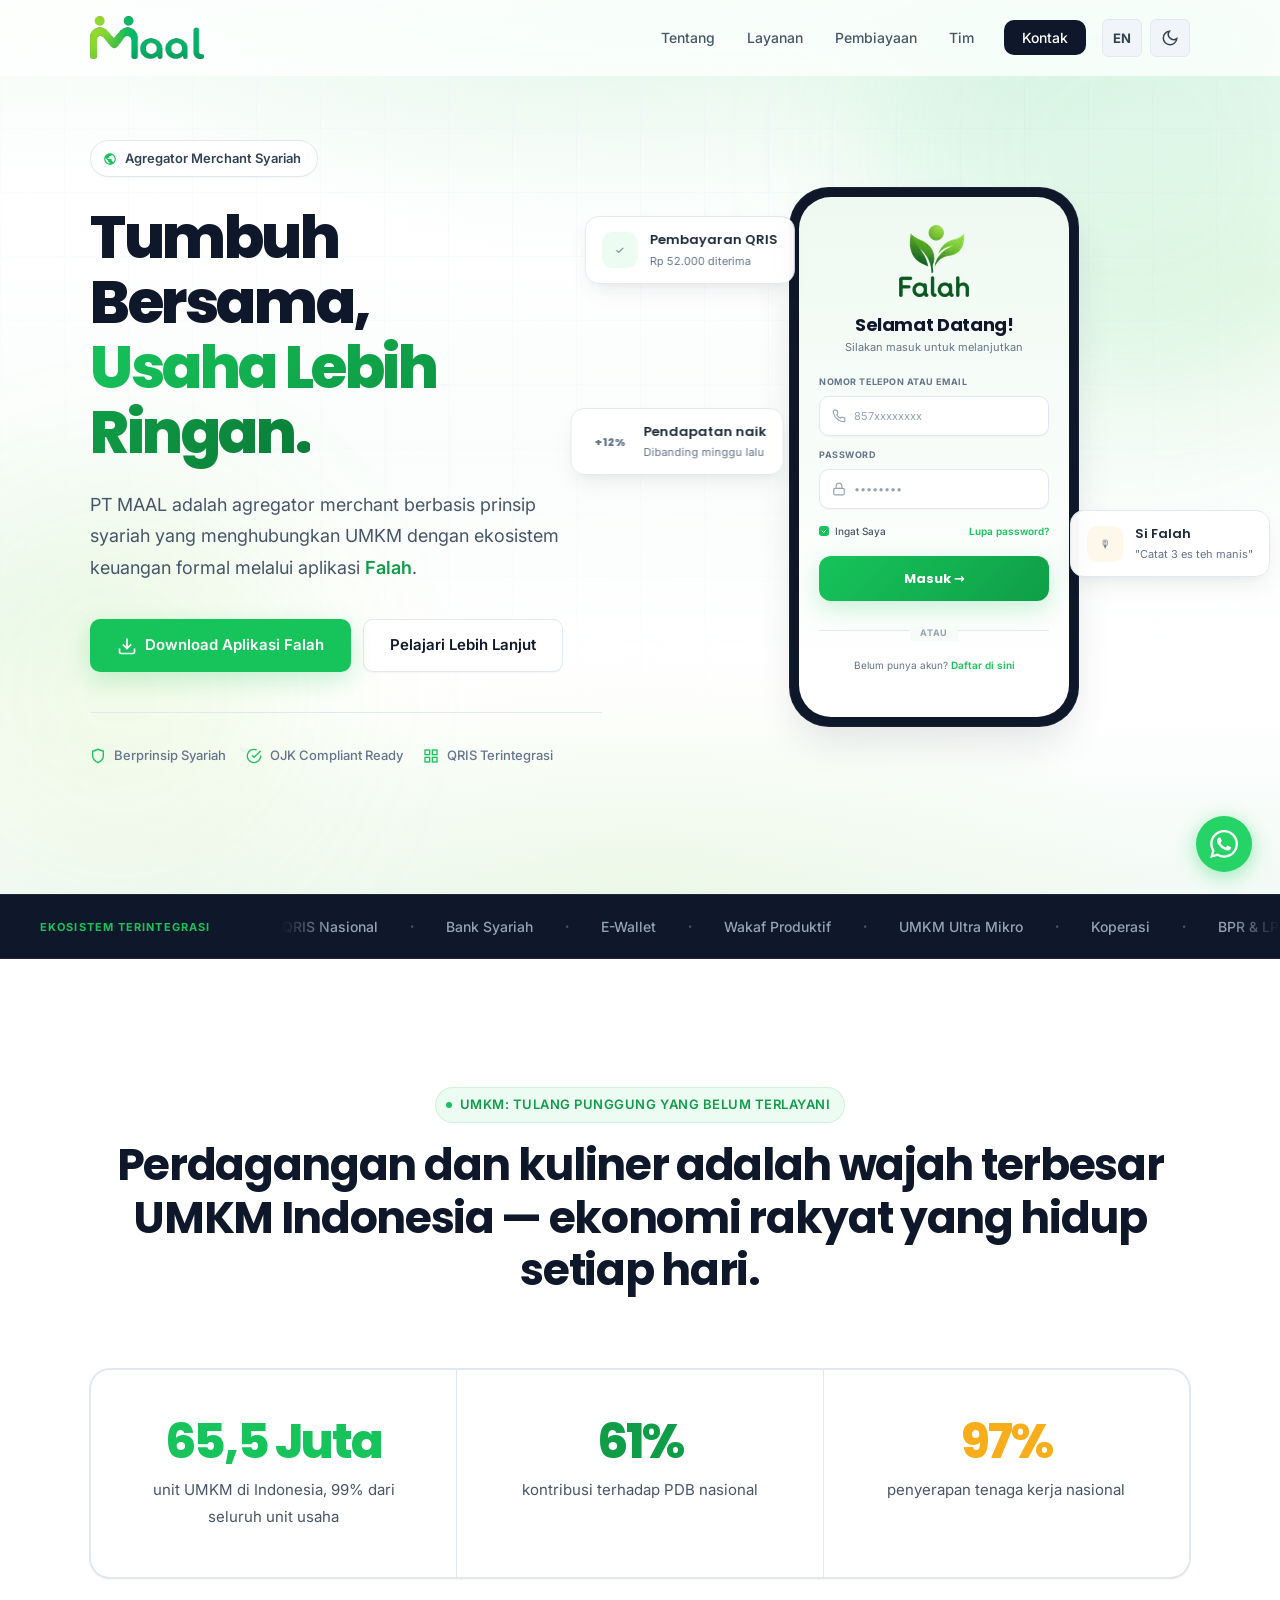
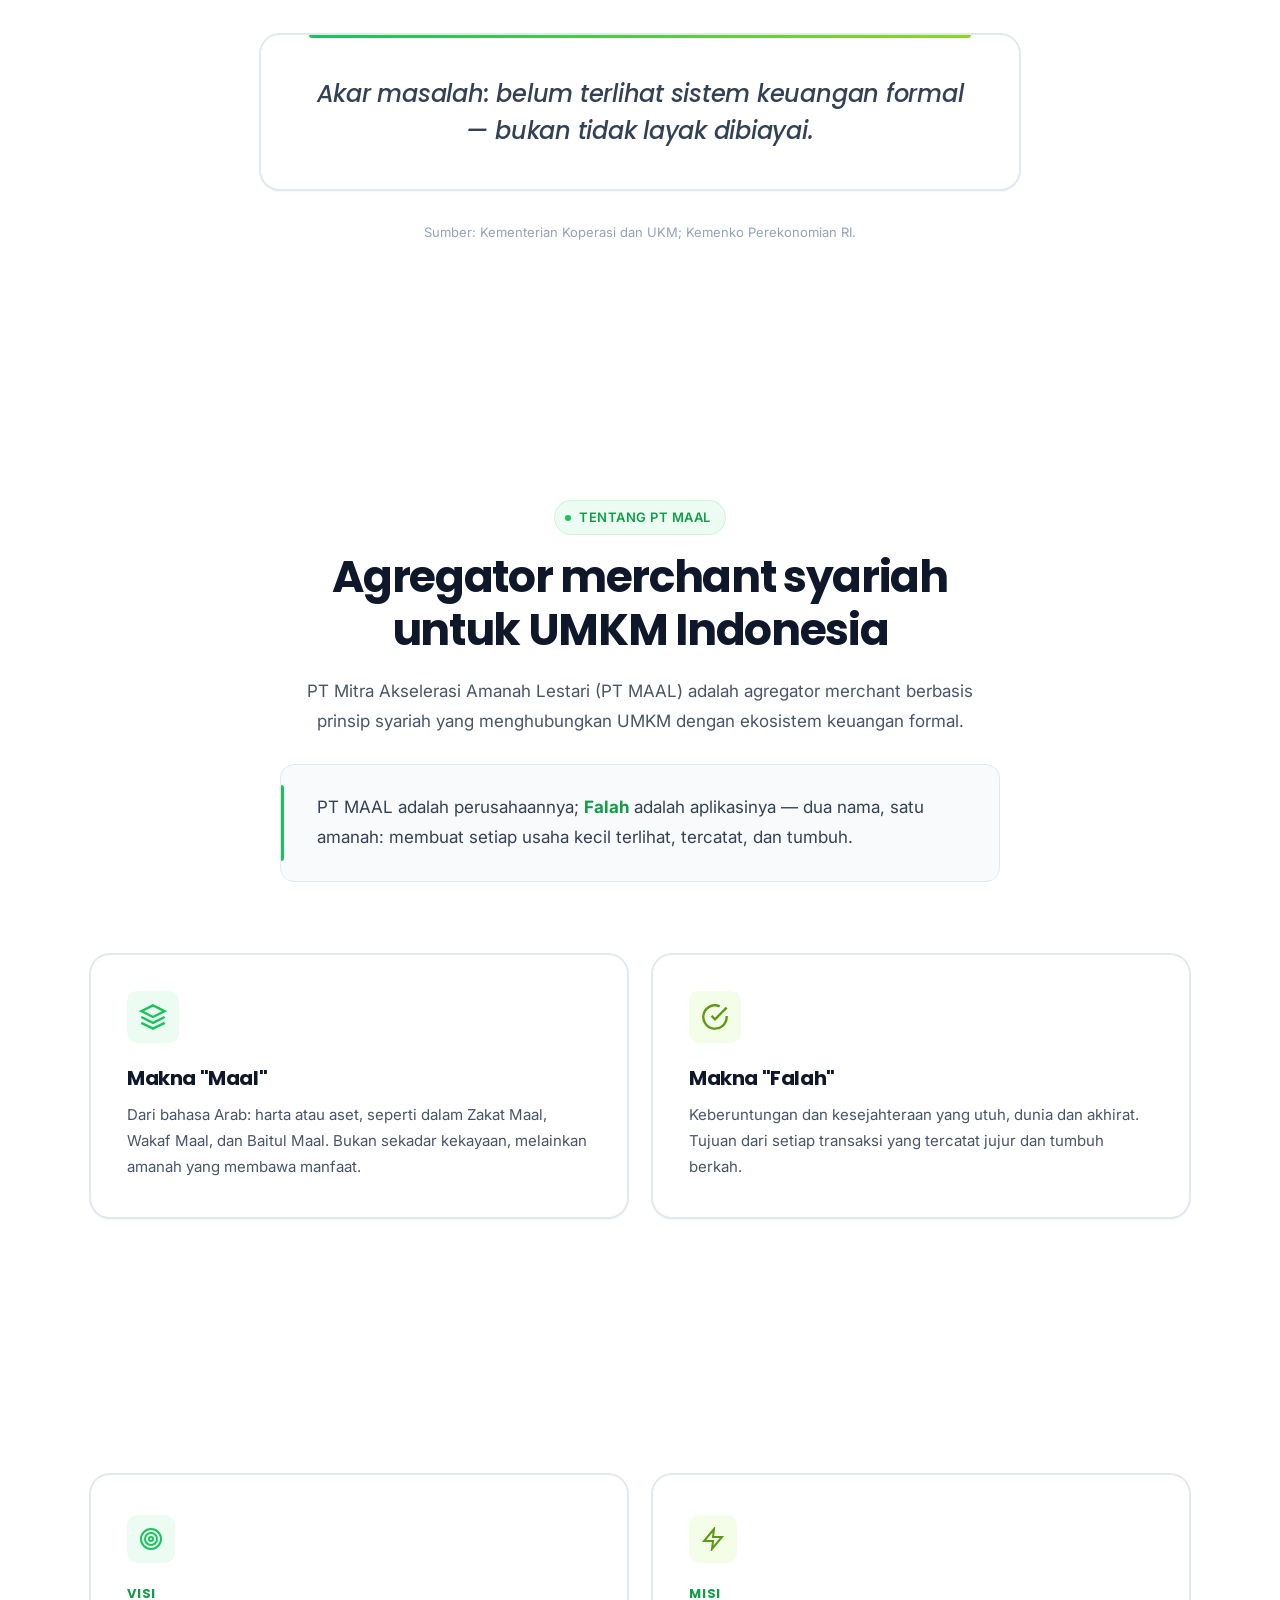
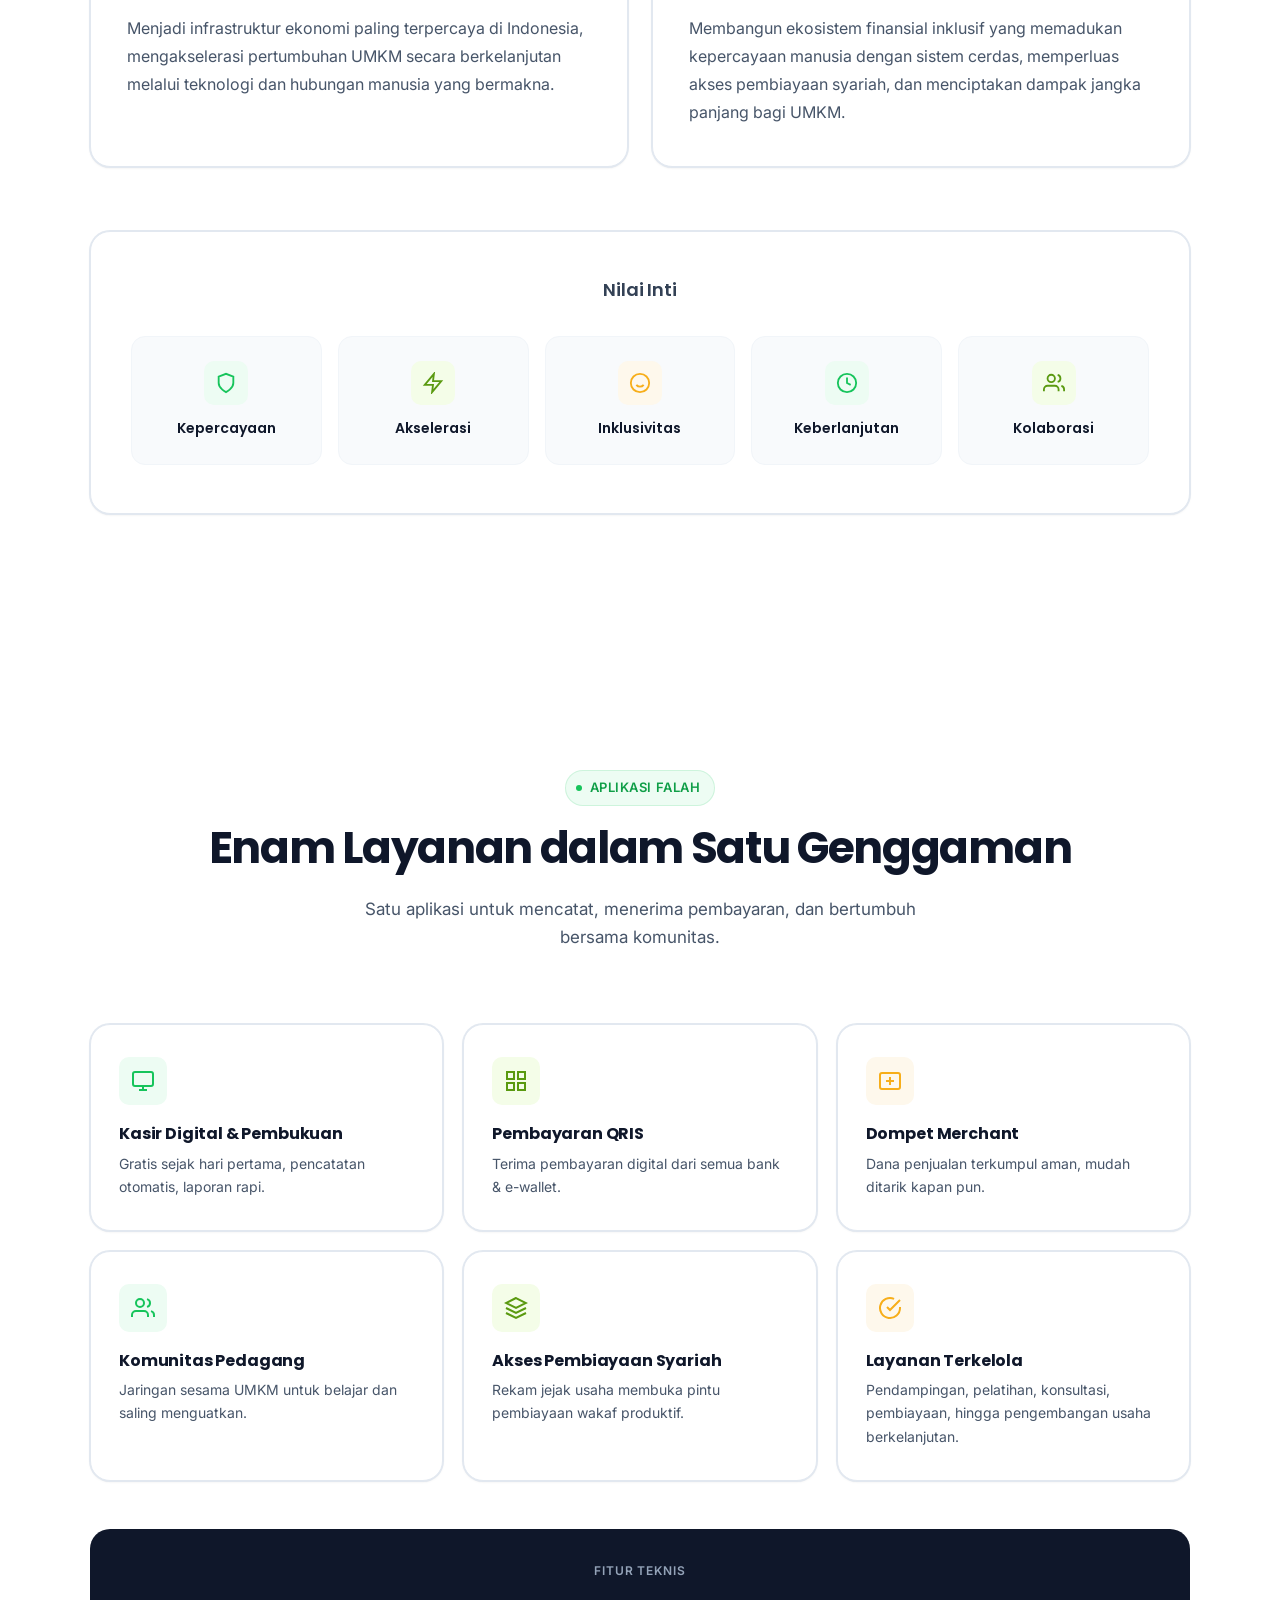
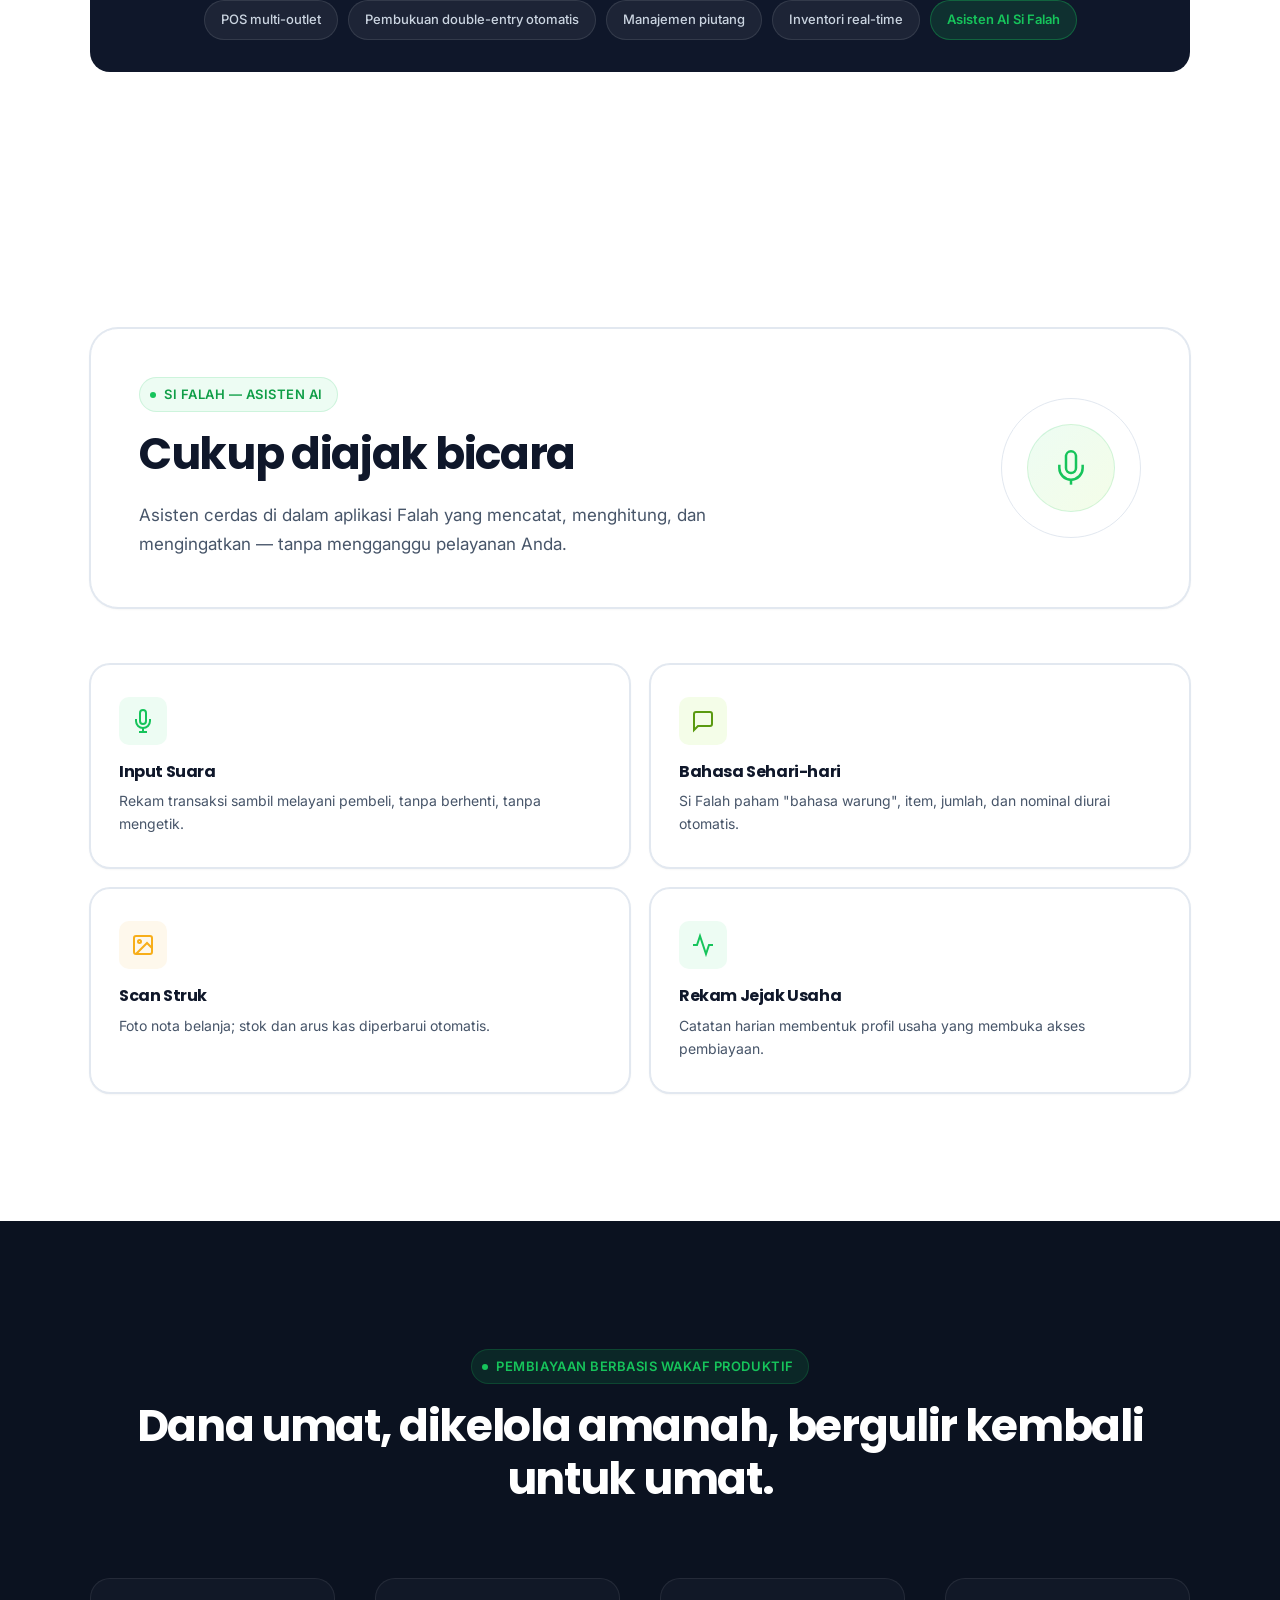
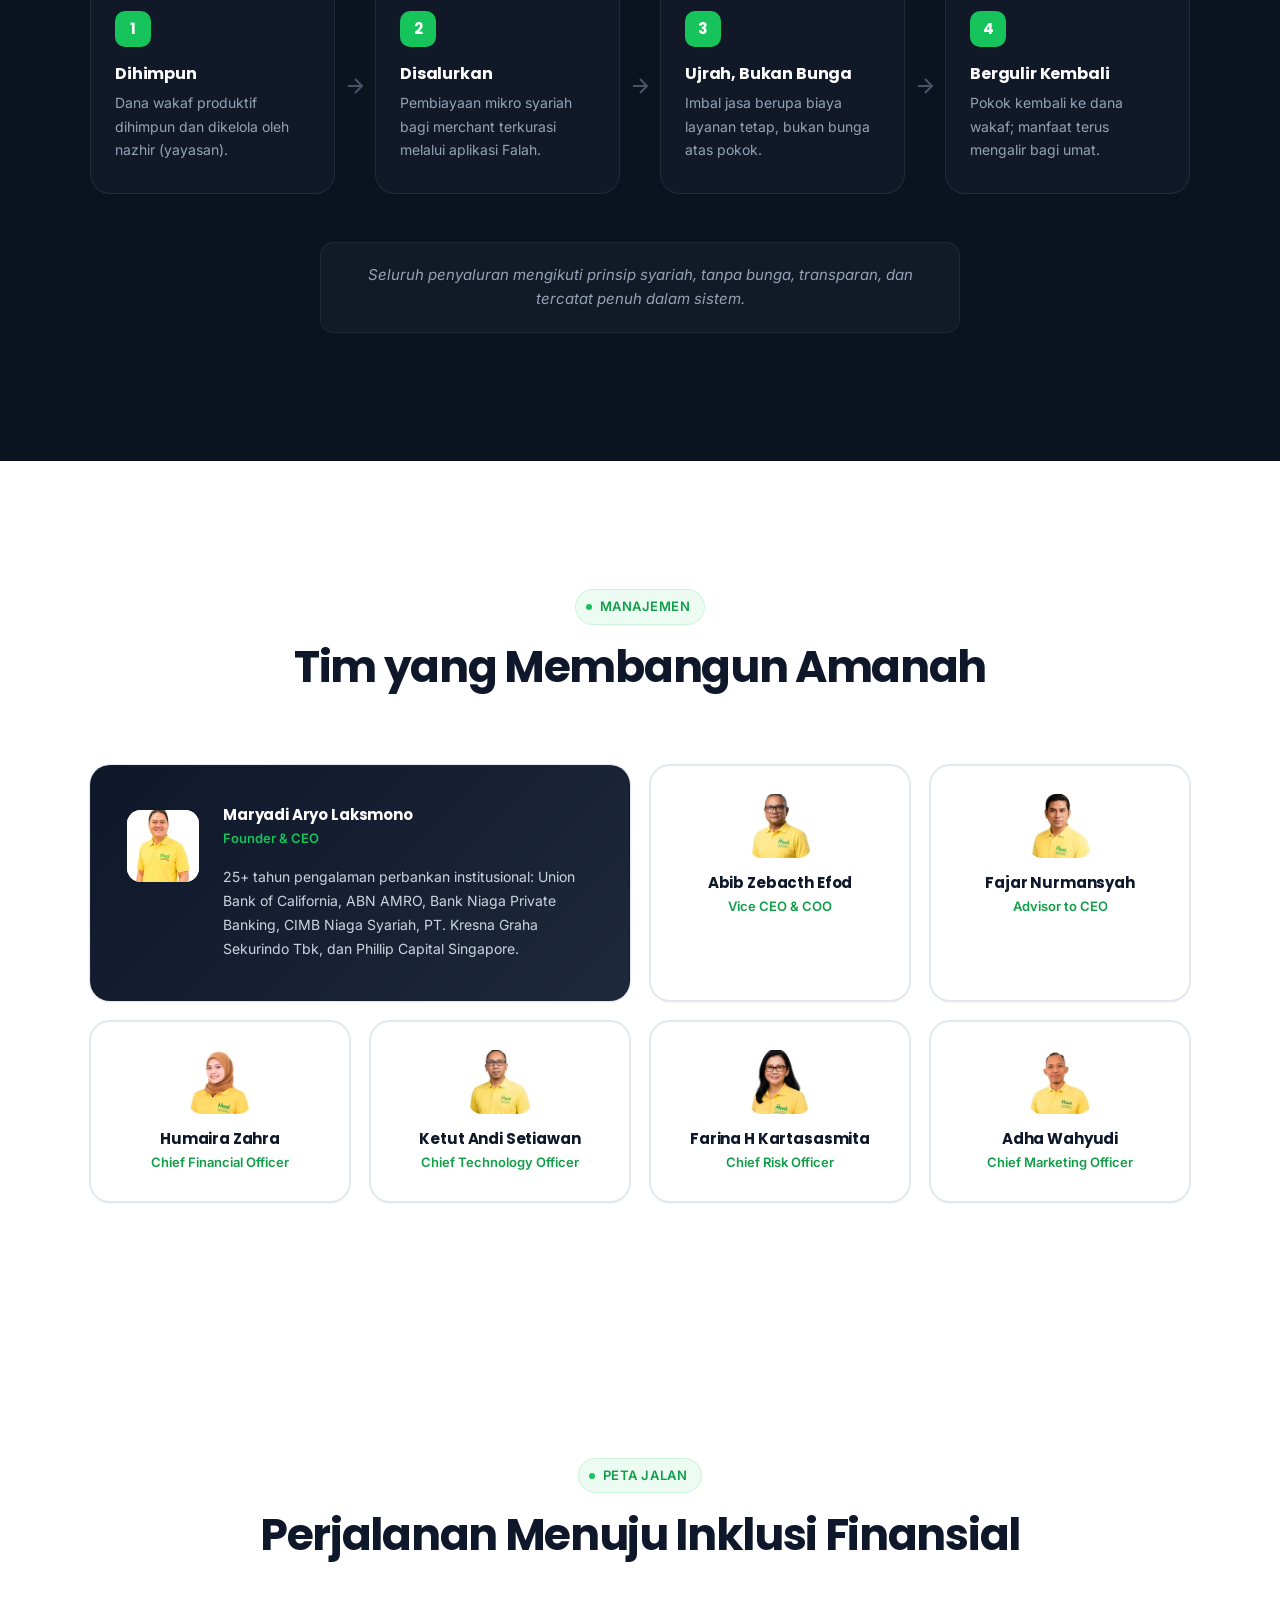
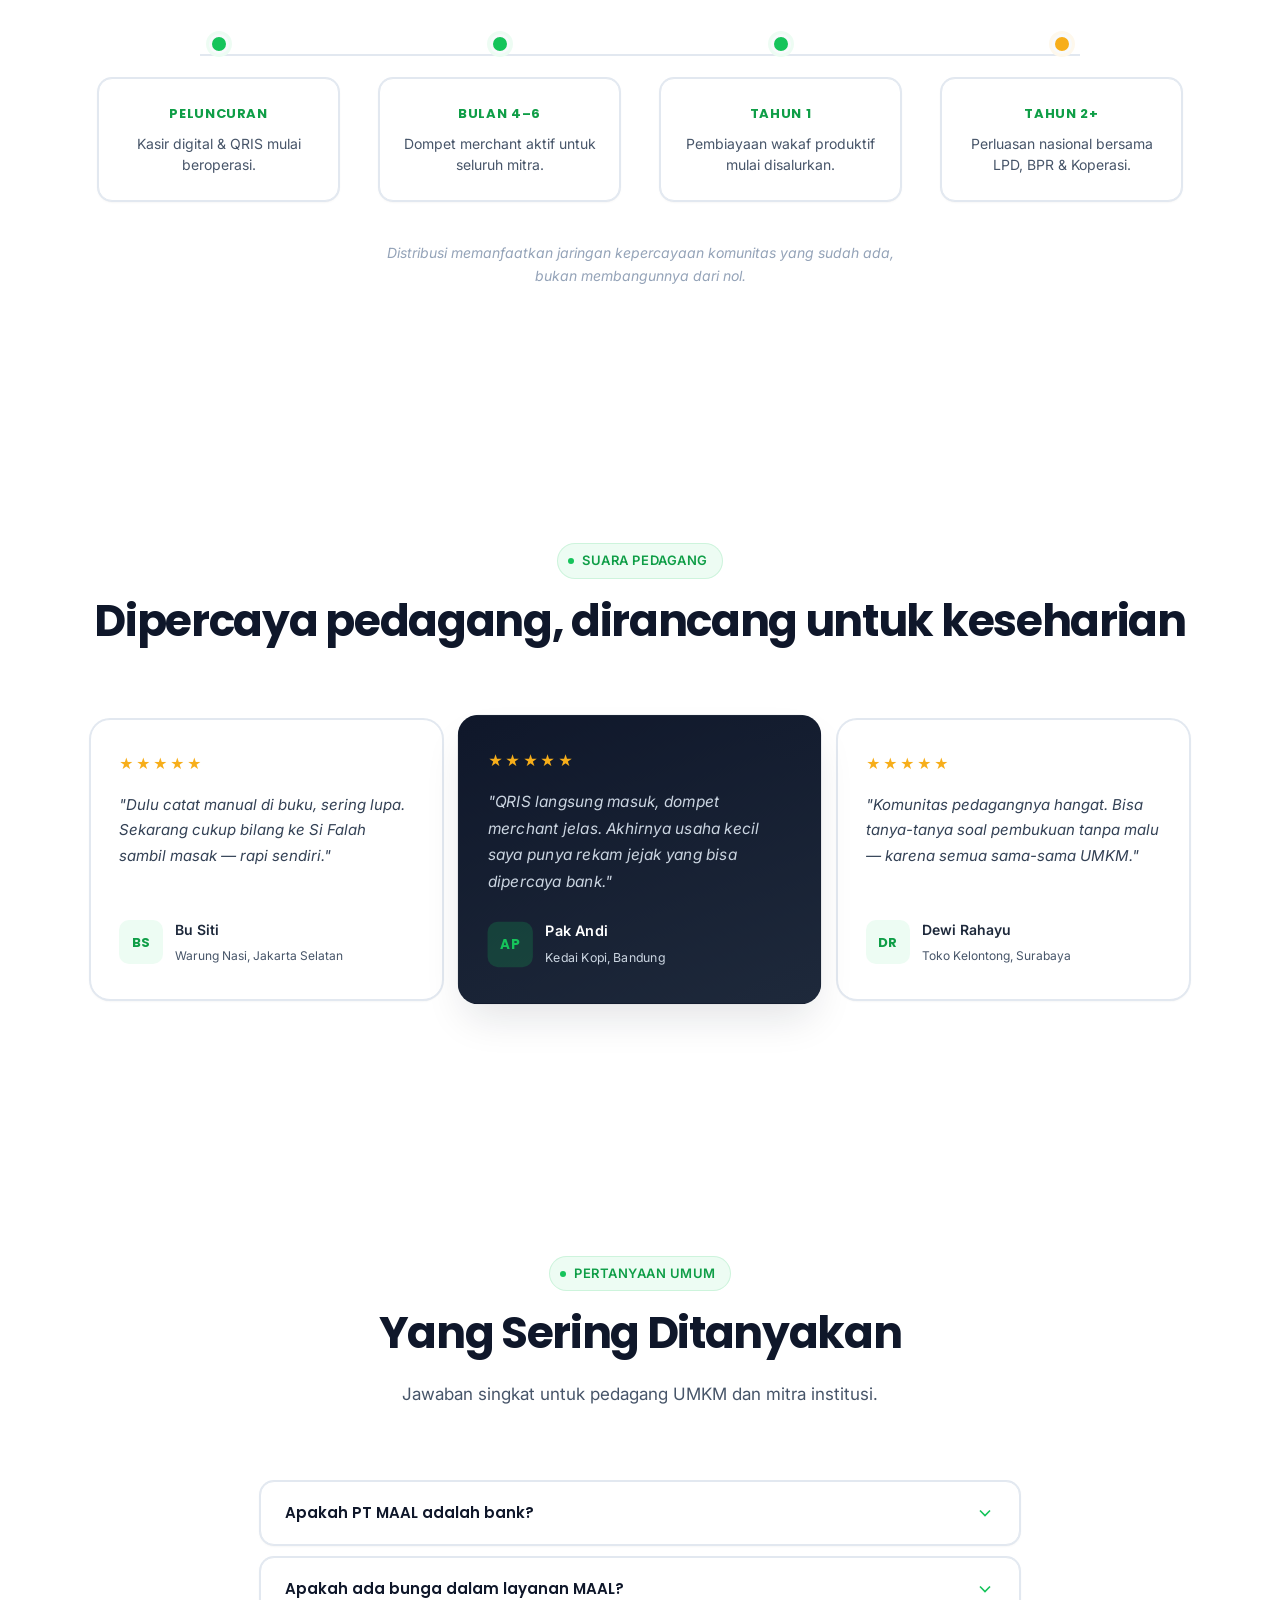
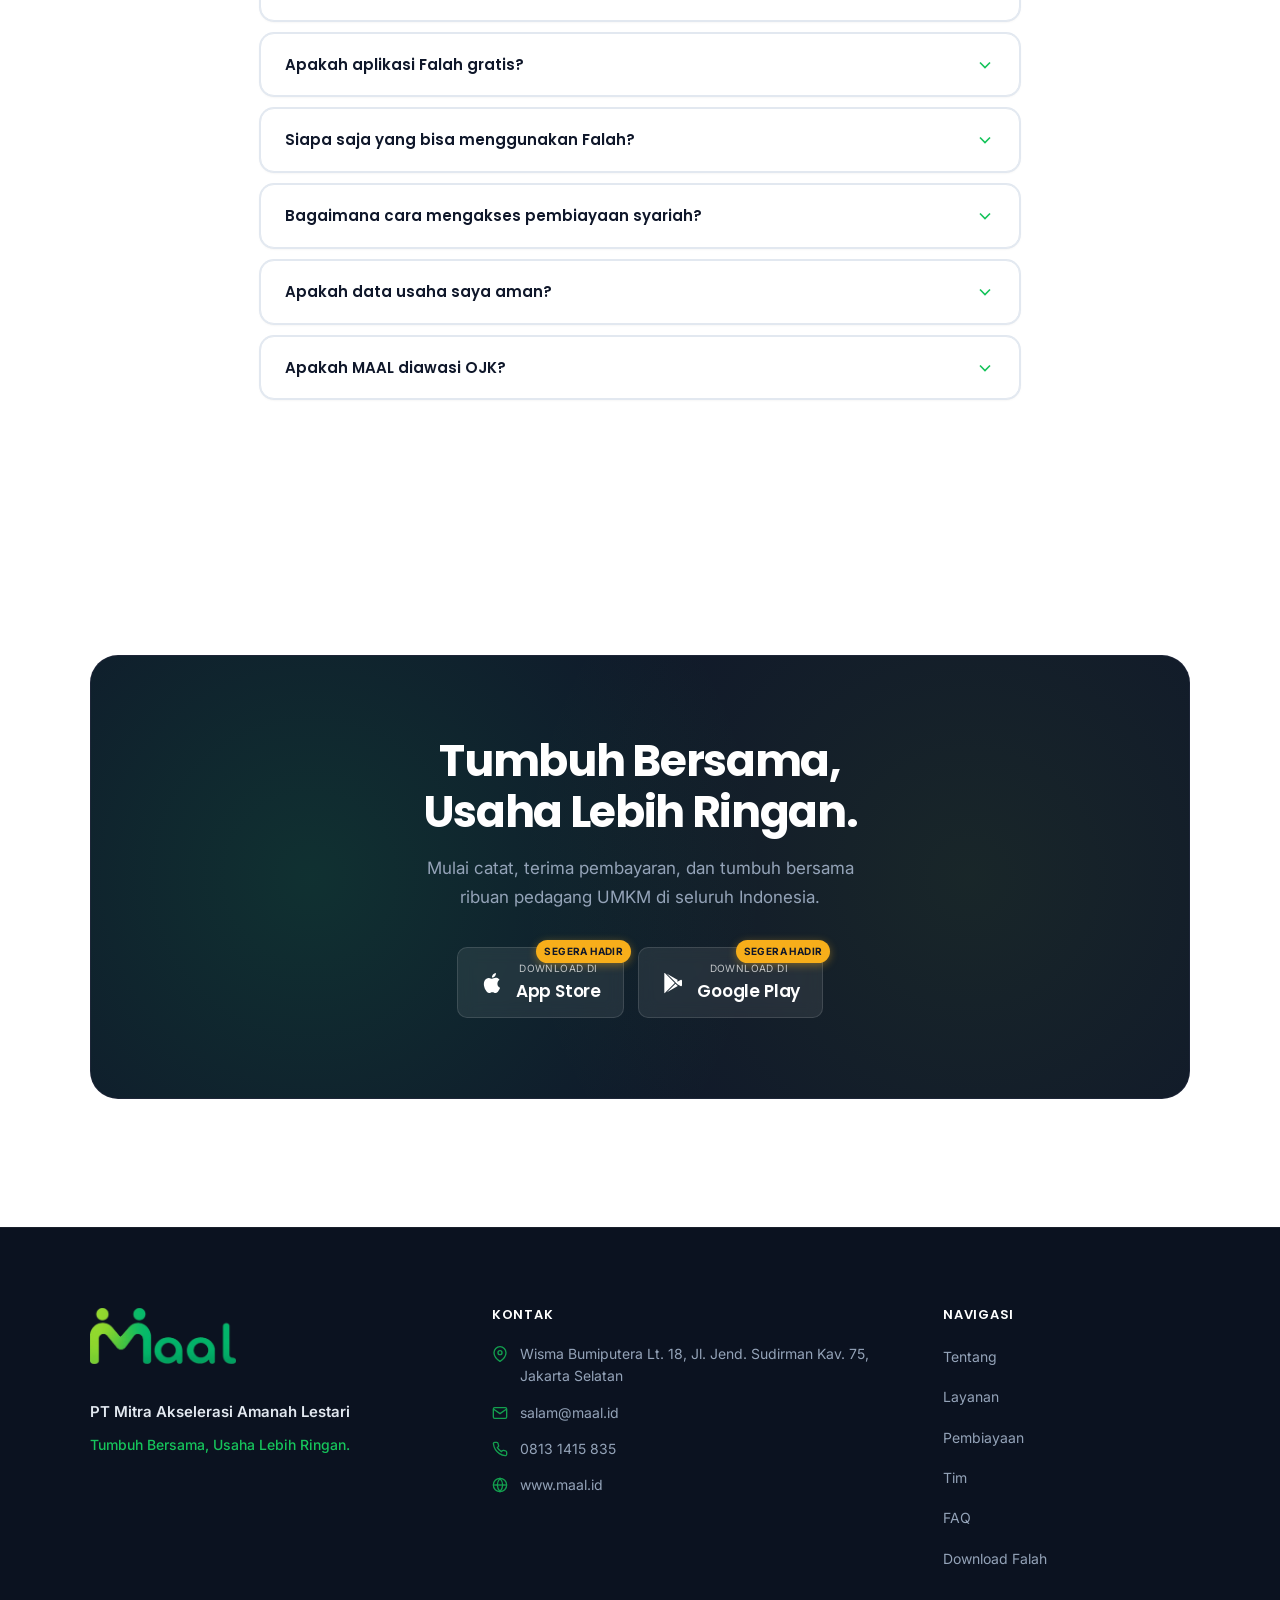
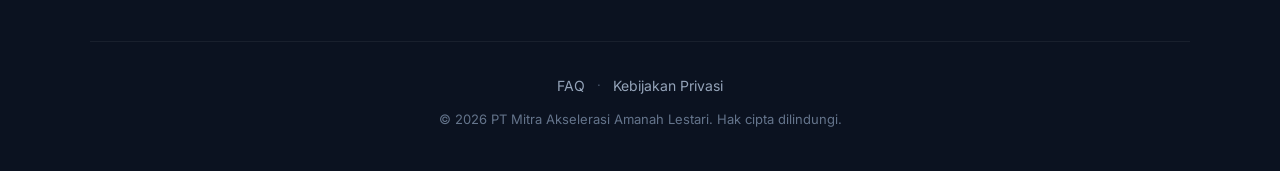
==== index.html @ c749a6bf "Initial website import" ====
<!DOCTYPE html>
<html lang="id">
<head>
  <meta charset="UTF-8">
  <meta name="viewport" content="width=device-width, initial-scale=1.0">
  <meta name="description" content="PT Mitra Akselerasi Amanah Lestari (PT MAAL) — agregator merchant berbasis prinsip syariah yang menghubungkan UMKM dengan ekosistem keuangan formal melalui aplikasi Falah.">
  <meta name="theme-color" content="#16C45B">
  <title>PT MAAL — Tumbuh Bersama, Usaha Lebih Ringan.</title>
  <link rel="canonical" href="https://www.maal.id/">

  <!-- Open Graph / Social -->
  <meta property="og:type" content="website">
  <meta property="og:site_name" content="PT MAAL">
  <meta property="og:url" content="https://www.maal.id/">
  <meta property="og:title" content="PT MAAL — Tumbuh Bersama, Usaha Lebih Ringan.">
  <meta property="og:description" content="Agregator merchant syariah untuk UMKM — kasir digital, QRIS, dan pembiayaan wakaf produktif melalui aplikasi Falah.">
  <meta property="og:image" content="https://www.maal.id/assets/og-image.png">
  <meta property="og:image:width" content="1200">
  <meta property="og:image:height" content="630">
  <meta property="og:locale" content="id_ID">
  <meta property="og:locale:alternate" content="en_US">
  <meta name="twitter:card" content="summary_large_image">
  <meta name="twitter:title" content="PT MAAL — Tumbuh Bersama, Usaha Lebih Ringan.">
  <meta name="twitter:description" content="Agregator merchant syariah untuk UMKM melalui aplikasi Falah.">
  <meta name="twitter:image" content="https://www.maal.id/assets/og-image.png">

  <!-- Favicon -->
  <link rel="icon" href="assets/favicon.png" type="image/png" sizes="32x32">
  <link rel="icon" href="assets/favicon-192.png" type="image/png" sizes="192x192">
  <link rel="apple-touch-icon" href="assets/apple-touch-icon.png">
  <link rel="manifest" href="site.webmanifest">
  <script>
    (function(){var t=localStorage.getItem('maal-theme');if(t==='dark')document.documentElement.setAttribute('data-theme','dark');else if(!t&&window.matchMedia('(prefers-color-scheme: dark)').matches)document.documentElement.setAttribute('data-theme','dark');})();
  </script>
  <link rel="preconnect" href="https://fonts.googleapis.com">
  <link rel="preconnect" href="https://fonts.gstatic.com" crossorigin>
  <link href="https://fonts.googleapis.com/css2?family=Inter:wght@400;500;600;700&family=Poppins:wght@500;600;700;800&display=swap" rel="stylesheet">
  <link rel="stylesheet" href="css/style.css">
  <script type="application/ld+json">
  {
    "@context": "https://schema.org",
    "@type": "Organization",
    "name": "PT Mitra Akselerasi Amanah Lestari",
    "alternateName": ["PT MAAL", "MAAL"],
    "url": "https://www.maal.id",
    "logo": "https://www.maal.id/assets/maal-logo-nav.png",
    "description": "Agregator merchant berbasis prinsip syariah yang menghubungkan UMKM dengan ekosistem keuangan formal melalui aplikasi Falah.",
    "email": "salam@maal.id",
    "telephone": "+62-813-1415-835",
    "address": {
      "@type": "PostalAddress",
      "streetAddress": "Wisma Bumiputera Lt. 18, Jl. Jend. Sudirman Kav. 75",
      "addressLocality": "Jakarta Selatan",
      "addressRegion": "DKI Jakarta",
      "addressCountry": "ID"
    },
    "sameAs": ["https://www.maal.id"]
  }
  </script>
</head>
<body>

  <div class="scroll-progress" id="scrollProgress" aria-hidden="true"></div>

  <!-- Navigation -->
  <header class="header" id="header">
    <nav class="nav container">
      <a href="#hero" class="nav__logo">
        <picture>
          <source srcset="assets/maal-logo-nav.webp" type="image/webp">
          <img src="assets/maal-logo-nav.png" alt="Maal — PT Mitra Akselerasi Amanah Lestari" class="nav__logo-img" width="115" height="44">
        </picture>
      </a>
      <ul class="nav__menu" id="navMenu">
        <li><a href="#tentang" class="nav__link" data-i18n="nav.about">Tentang</a></li>
        <li><a href="#layanan" class="nav__link" data-i18n="nav.services">Layanan</a></li>
        <li><a href="#pembiayaan" class="nav__link" data-i18n="nav.financing">Pembiayaan</a></li>
        <li><a href="#tim" class="nav__link" data-i18n="nav.team">Tim</a></li>
        <li><a href="#kontak" class="nav__link nav__link--cta" data-i18n="nav.contact">Kontak</a></li>
      </ul>
      <div class="nav__controls">
        <button class="nav__control-btn" id="langToggle" type="button" aria-label="Switch language">EN</button>
        <button class="nav__control-btn" id="themeToggle" type="button" aria-label="Toggle dark mode">
          <svg width="18" height="18" viewBox="0 0 24 24" fill="none" stroke="currentColor" stroke-width="2"><path d="M21 12.79A9 9 0 1111.21 3 7 7 0 0021 12.79z"/></svg>
        </button>
        <button class="nav__toggle" id="navToggle" aria-label="Buka menu navigasi" aria-expanded="false">
          <span></span><span></span><span></span>
        </button>
      </div>
    </nav>
  </header>

  <main>

    <!-- A. Hero Section -->
    <section class="hero" id="hero">
      <div class="hero__pattern" aria-hidden="true"></div>
      <div class="hero__blob hero__blob--1" aria-hidden="true"></div>
      <div class="hero__blob hero__blob--2" aria-hidden="true"></div>
      <div class="container hero__inner">
        <div class="hero__content fade-in">
          <span class="hero__badge">
            <svg width="14" height="14" viewBox="0 0 24 24" fill="currentColor" aria-hidden="true"><path d="M12 2C6.48 2 2 6.48 2 12s4.48 10 10 10 10-4.48 10-10S17.52 2 12 2zm-1 17.93c-3.95-.49-7-3.85-7-7.93 0-.62.08-1.21.21-1.79L9 15v1c0 1.1.9 2 2 2v1.93zm6.9-2.54c-.26-.81-1-1.39-1.9-1.39h-1v-3c0-.55-.45-1-1-1H8v-2h2c.55 0 1-.45 1-1V7h2c1.1 0 2-.9 2-2v-.41c2.93 1.19 5 4.06 5 7.41 0 2.08-.8 3.97-2.1 5.39z"/></svg>
            <span data-i18n="hero.badge">Agregator Merchant Syariah</span>
          </span>
          <h1 class="hero__title"><span data-i18n="hero.title1">Tumbuh Bersama,</span><br><span class="hero__title-accent" data-i18n="hero.title2">Usaha Lebih Ringan.</span></h1>
          <p class="hero__subtitle" data-i18n="hero.subtitle" data-i18n-html="true">PT MAAL adalah agregator merchant berbasis prinsip syariah yang menghubungkan UMKM dengan ekosistem keuangan formal melalui aplikasi <strong>Falah</strong>.</p>
          <div class="hero__actions">
            <a href="#download" class="btn btn--primary">
              <svg width="20" height="20" viewBox="0 0 24 24" fill="none" stroke="currentColor" stroke-width="2" aria-hidden="true"><path d="M21 15v4a2 2 0 01-2 2H5a2 2 0 01-2-2v-4M7 10l5 5 5-5M12 15V3"/></svg>
              <span data-i18n="hero.cta1">Download Aplikasi Falah</span>
            </a>
            <a href="#tentang" class="btn btn--secondary" data-i18n="hero.cta2">Pelajari Lebih Lanjut</a>
          </div>
          <div class="hero__trust">
            <span class="hero__trust-item">
              <svg width="16" height="16" viewBox="0 0 24 24" fill="none" stroke="currentColor" stroke-width="2"><path d="M12 22s8-4 8-10V5l-8-3-8 3v7c0 6 8 10 8 10z"/></svg>
              <span data-i18n="hero.trust1">Berprinsip Syariah</span>
            </span>
            <span class="hero__trust-item">
              <svg width="16" height="16" viewBox="0 0 24 24" fill="none" stroke="currentColor" stroke-width="2"><path d="M22 11.08V12a10 10 0 11-5.93-9.14"/><polyline points="22 4 12 14.01 9 11.01"/></svg>
              <span data-i18n="hero.trust2">OJK Compliant Ready</span>
            </span>
            <span class="hero__trust-item">
              <svg width="16" height="16" viewBox="0 0 24 24" fill="none" stroke="currentColor" stroke-width="2"><rect x="3" y="3" width="7" height="7"/><rect x="14" y="3" width="7" height="7"/><rect x="3" y="14" width="7" height="7"/><rect x="14" y="14" width="7" height="7"/></svg>
              <span data-i18n="hero.trust3">QRIS Terintegrasi</span>
            </span>
          </div>
        </div>
        <div class="hero__visual fade-in fade-in--delay">
          <div class="hero-showcase">
            <div class="phone-mockup">
              <div class="phone-mockup__glow" aria-hidden="true"></div>
              <div class="phone-mockup__frame">
                <div class="phone-mockup__screen phone-mockup__screen--falah">
                  <div class="falah-login" aria-hidden="true">
                    <picture>
                      <source srcset="assets/falah-logo-mockup.webp" type="image/webp">
                      <img src="assets/falah-logo-mockup.png" alt="Falah" class="falah-login__logo" width="70" height="72" loading="lazy">
                    </picture>
                    <h3 class="falah-login__title">Selamat Datang!</h3>
                    <p class="falah-login__subtitle">Silakan masuk untuk melanjutkan</p>
                    <div class="falah-login__field">
                      <label class="falah-login__label">Nomor Telepon atau Email</label>
                      <div class="falah-login__input">
                        <svg width="14" height="14" viewBox="0 0 24 24" fill="none" stroke="currentColor" stroke-width="2"><path d="M22 16.92v3a2 2 0 01-2.18 2 19.79 19.79 0 01-8.63-3.07 19.5 19.5 0 01-6-6 19.79 19.79 0 01-3.07-8.67A2 2 0 014.11 2h3a2 2 0 012 1.72c.127.96.361 1.903.7 2.81a2 2 0 01-.45 2.11L8.09 9.91a16 16 0 006 6l1.27-1.27a2 2 0 012.11-.45c.907.339 1.85.573 2.81.7A2 2 0 0122 16.92z"/></svg>
                        <span>857xxxxxxxx</span>
                      </div>
                    </div>
                    <div class="falah-login__field">
                      <label class="falah-login__label">Password</label>
                      <div class="falah-login__input">
                        <svg width="14" height="14" viewBox="0 0 24 24" fill="none" stroke="currentColor" stroke-width="2"><rect x="3" y="11" width="18" height="11" rx="2"/><path d="M7 11V7a5 5 0 0110 0v4"/></svg>
                        <span>••••••••</span>
                      </div>
                    </div>
                    <div class="falah-login__row">
                      <span class="falah-login__check"><svg width="10" height="10" viewBox="0 0 12 12"><path d="M2 6l3 3 5-5" fill="none" stroke="#fff" stroke-width="1.8" stroke-linecap="round"/></svg> Ingat Saya</span>
                      <span class="falah-login__link">Lupa password?</span>
                    </div>
                    <div class="falah-login__btn">Masuk →</div>
                    <div class="falah-login__divider"><span>ATAU</span></div>
                    <p class="falah-login__signup">Belum punya akun? <span>Daftar di sini</span></p>
                  </div>
                </div>
              </div>
            </div>
            <div class="hero-showcase__cards" aria-hidden="true">
              <div class="float-card float-card--1">
                <span class="float-card__icon float-card__icon--green">✓</span>
                <div>
                  <strong data-i18n="hero.float1t">Pembayaran QRIS</strong>
                  <span data-i18n="hero.float1d">Rp 52.000 diterima</span>
                </div>
              </div>
              <div class="float-card float-card--2">
                <span class="float-card__icon float-card__icon--amber">🎙</span>
                <div>
                  <strong data-i18n="hero.float2t">Si Falah</strong>
                  <span data-i18n="hero.float2d">"Catat 3 es teh manis"</span>
                </div>
              </div>
              <div class="float-card float-card--3">
                <span class="float-card__stat">+12%</span>
                <div>
                  <strong data-i18n="hero.float3t">Pendapatan naik</strong>
                  <span data-i18n="hero.float3d">Dibanding minggu lalu</span>
                </div>
              </div>
            </div>
          </div>
        </div>
      </div>
    </section>

    <!-- Partner Marquee -->
    <div class="marquee-strip" aria-label="Ekosistem keuangan">
      <div class="marquee-strip__label" data-i18n="marquee.label">Ekosistem Terintegrasi</div>
      <div class="marquee-strip__track">
        <div class="marquee-strip__content" id="marqueeContent">
          <span>QRIS Nasional</span><span>•</span>
          <span>Bank Syariah</span><span>•</span>
          <span>E-Wallet</span><span>•</span>
          <span>Wakaf Produktif</span><span>•</span>
          <span>UMKM Ultra Mikro</span><span>•</span>
          <span>Koperasi</span><span>•</span>
          <span>BPR & LPD</span><span>•</span>
          <span>Asisten AI Si Falah</span><span>•</span>
          <span>QRIS Nasional</span><span>•</span>
          <span>Bank Syariah</span><span>•</span>
          <span>E-Wallet</span><span>•</span>
          <span>Wakaf Produktif</span><span>•</span>
          <span>UMKM Ultra Mikro</span><span>•</span>
          <span>Koperasi</span><span>•</span>
          <span>BPR & LPD</span><span>•</span>
          <span>Asisten AI Si Falah</span><span>•</span>
        </div>
      </div>
    </div>

    <!-- B. Masalah yang Diselesaikan -->
    <section class="section section--stats" id="masalah">
      <div class="container">
        <div class="section__header fade-in">
          <span class="section__label" data-i18n="stats.label">UMKM: Tulang Punggung yang Belum Terlayani</span>
          <h2 class="section__title" data-i18n="stats.title">Perdagangan dan kuliner adalah wajah terbesar UMKM Indonesia — ekonomi rakyat yang hidup setiap hari.</h2>
        </div>
        <div class="stats-grid fade-in">
          <div class="stat-card">
            <span class="stat-card__number" data-count="65.5" data-suffix=" Juta" data-decimals="1">0</span>
            <span class="stat-card__label" data-i18n="stats.s1">unit UMKM di Indonesia, 99% dari seluruh unit usaha</span>
          </div>
          <div class="stat-card stat-card--accent">
            <span class="stat-card__number" data-count="61" data-suffix="%" data-decimals="0">0</span>
            <span class="stat-card__label" data-i18n="stats.s2">kontribusi terhadap PDB nasional</span>
          </div>
          <div class="stat-card stat-card--amber">
            <span class="stat-card__number" data-count="97" data-suffix="%" data-decimals="0">0</span>
            <span class="stat-card__label" data-i18n="stats.s3">penyerapan tenaga kerja nasional</span>
          </div>
        </div>
        <blockquote class="insight-quote fade-in">
          <svg class="insight-quote__icon" width="32" height="32" viewBox="0 0 24 24" fill="currentColor" aria-hidden="true"><path d="M6 17h3l2-4V7H5v6h3zm8 0h3l2-4V7h-6v6h3z"/></svg>
          <p data-i18n="stats.quote">Akar masalah: belum terlihat sistem keuangan formal — bukan tidak layak dibiayai.</p>
        </blockquote>
        <p class="section__source fade-in" data-i18n="stats.source">Sumber: Kementerian Koperasi dan UKM; Kemenko Perekonomian RI.</p>
      </div>
    </section>

    <!-- C. Tentang PT MAAL -->
    <section class="section section--about" id="tentang">
      <div class="container">
        <div class="about-intro fade-in">
          <span class="section__label" data-i18n="about.label">Tentang PT MAAL</span>
          <h2 class="section__title" data-i18n="about.title">Agregator merchant syariah untuk UMKM Indonesia</h2>
          <p class="about-intro__text" data-i18n="about.text">PT Mitra Akselerasi Amanah Lestari (PT MAAL) adalah agregator merchant berbasis prinsip syariah yang menghubungkan UMKM dengan ekosistem keuangan formal.</p>
          <p class="about-intro__highlight" data-i18n="about.highlight" data-i18n-html="true">PT MAAL adalah perusahaannya; <strong>Falah</strong> adalah aplikasinya — dua nama, satu amanah: membuat setiap usaha kecil terlihat, tercatat, dan tumbuh.</p>
        </div>
        <div class="name-cards fade-in">
          <div class="name-card">
            <div class="name-card__icon name-card__icon--green">
              <svg width="28" height="28" viewBox="0 0 24 24" fill="none" stroke="currentColor" stroke-width="2" aria-hidden="true"><path d="M12 2L2 7l10 5 10-5-10-5zM2 17l10 5 10-5M2 12l10 5 10-5"/></svg>
            </div>
            <h3 class="name-card__title" data-i18n="about.maalTitle">Makna "Maal"</h3>
            <p class="name-card__text" data-i18n="about.maalText">Dari bahasa Arab: harta atau aset, seperti dalam Zakat Maal, Wakaf Maal, dan Baitul Maal. Bukan sekadar kekayaan, melainkan amanah yang membawa manfaat.</p>
          </div>
          <div class="name-card">
            <div class="name-card__icon name-card__icon--lime">
              <svg width="28" height="28" viewBox="0 0 24 24" fill="none" stroke="currentColor" stroke-width="2" aria-hidden="true"><path d="M22 11.08V12a10 10 0 11-5.93-9.14"/><polyline points="22 4 12 14.01 9 11.01"/></svg>
            </div>
            <h3 class="name-card__title" data-i18n="about.falahTitle">Makna "Falah"</h3>
            <p class="name-card__text" data-i18n="about.falahText">Keberuntungan dan kesejahteraan yang utuh, dunia dan akhirat. Tujuan dari setiap transaksi yang tercatat jujur dan tumbuh berkah.</p>
          </div>
        </div>
      </div>
    </section>

    <!-- D. Visi, Misi & Nilai Inti -->
    <section class="section section--vision" id="visi">
      <div class="container">
        <div class="vision-grid fade-in">
          <div class="vision-card">
            <div class="vision-card__icon">
              <svg width="24" height="24" viewBox="0 0 24 24" fill="none" stroke="currentColor" stroke-width="2" aria-hidden="true"><circle cx="12" cy="12" r="10"/><circle cx="12" cy="12" r="6"/><circle cx="12" cy="12" r="2"/></svg>
            </div>
            <h3 data-i18n="vision.vision">Visi</h3>
            <p data-i18n="vision.visionText">Menjadi infrastruktur ekonomi paling terpercaya di Indonesia, mengakselerasi pertumbuhan UMKM secara berkelanjutan melalui teknologi dan hubungan manusia yang bermakna.</p>
          </div>
          <div class="vision-card">
            <div class="vision-card__icon vision-card__icon--lime">
              <svg width="24" height="24" viewBox="0 0 24 24" fill="none" stroke="currentColor" stroke-width="2" aria-hidden="true"><path d="M13 2L3 14h9l-1 8 10-12h-9l1-8z"/></svg>
            </div>
            <h3 data-i18n="vision.mission">Misi</h3>
            <p data-i18n="vision.missionText">Membangun ekosistem finansial inklusif yang memadukan kepercayaan manusia dengan sistem cerdas, memperluas akses pembiayaan syariah, dan menciptakan dampak jangka panjang bagi UMKM.</p>
          </div>
        </div>
        <div class="values-section fade-in">
          <h3 class="values-section__title" data-i18n="vision.values">Nilai Inti</h3>
          <div class="values-grid">
            <div class="value-item">
              <div class="value-item__icon value-item__icon--green">
                <svg width="22" height="22" viewBox="0 0 24 24" fill="none" stroke="currentColor" stroke-width="2"><path d="M12 22s8-4 8-10V5l-8-3-8 3v7c0 6 8 10 8 10z"/></svg>
              </div>
              <span data-i18n="vision.v1">Kepercayaan</span>
            </div>
            <div class="value-item">
              <div class="value-item__icon value-item__icon--lime">
                <svg width="22" height="22" viewBox="0 0 24 24" fill="none" stroke="currentColor" stroke-width="2"><path d="M13 2L3 14h9l-1 8 10-12h-9l1-8z"/></svg>
              </div>
              <span data-i18n="vision.v2">Akselerasi</span>
            </div>
            <div class="value-item">
              <div class="value-item__icon value-item__icon--amber">
                <svg width="22" height="22" viewBox="0 0 24 24" fill="none" stroke="currentColor" stroke-width="2"><circle cx="12" cy="12" r="10"/><path d="M8 14s1.5 2 4 2 4-2 4-2"/><line x1="9" y1="9" x2="9.01" y2="9"/><line x1="15" y1="9" x2="15.01" y2="9"/></svg>
              </div>
              <span data-i18n="vision.v3">Inklusivitas</span>
            </div>
            <div class="value-item">
              <div class="value-item__icon value-item__icon--green">
                <svg width="22" height="22" viewBox="0 0 24 24" fill="none" stroke="currentColor" stroke-width="2"><path d="M12 22c5.523 0 10-4.477 10-10S17.523 2 12 2 2 6.477 2 12s4.477 10 10 10z"/><path d="M12 6v6l4 2"/></svg>
              </div>
              <span data-i18n="vision.v4">Keberlanjutan</span>
            </div>
            <div class="value-item">
              <div class="value-item__icon value-item__icon--lime">
                <svg width="22" height="22" viewBox="0 0 24 24" fill="none" stroke="currentColor" stroke-width="2"><path d="M17 21v-2a4 4 0 00-4-4H5a4 4 0 00-4 4v2"/><circle cx="9" cy="7" r="4"/><path d="M23 21v-2a4 4 0 00-3-3.87M16 3.13a4 4 0 010 7.75"/></svg>
              </div>
              <span data-i18n="vision.v5">Kolaborasi</span>
            </div>
          </div>
        </div>
      </div>
    </section>

    <!-- E. Aplikasi Falah -->
    <section class="section section--services" id="layanan">
      <div class="container">
        <div class="section__header fade-in">
          <span class="section__label" data-i18n="services.label">Aplikasi Falah</span>
          <h2 class="section__title" data-i18n="services.title">Enam Layanan dalam Satu Genggaman</h2>
          <p class="section__desc" data-i18n="services.desc">Satu aplikasi untuk mencatat, menerima pembayaran, dan bertumbuh bersama komunitas.</p>
        </div>
        <div class="services-grid fade-in stagger-group">
          <div class="service-card">
            <div class="service-card__icon service-card__icon--green">
              <svg width="24" height="24" viewBox="0 0 24 24" fill="none" stroke="currentColor" stroke-width="2"><rect x="2" y="3" width="20" height="14" rx="2"/><line x1="8" y1="21" x2="16" y2="21"/><line x1="12" y1="17" x2="12" y2="21"/></svg>
            </div>
            <h3 data-i18n="services.s1t">Kasir Digital & Pembukuan</h3>
            <p data-i18n="services.s1d">Gratis sejak hari pertama, pencatatan otomatis, laporan rapi.</p>
          </div>
          <div class="service-card">
            <div class="service-card__icon service-card__icon--lime">
              <svg width="24" height="24" viewBox="0 0 24 24" fill="none" stroke="currentColor" stroke-width="2"><rect x="3" y="3" width="7" height="7"/><rect x="14" y="3" width="7" height="7"/><rect x="3" y="14" width="7" height="7"/><rect x="14" y="14" width="7" height="7"/></svg>
            </div>
            <h3 data-i18n="services.s2t">Pembayaran QRIS</h3>
            <p data-i18n="services.s2d">Terima pembayaran digital dari semua bank & e-wallet.</p>
          </div>
          <div class="service-card">
            <div class="service-card__icon service-card__icon--amber">
              <svg width="24" height="24" viewBox="0 0 24 24" fill="none" stroke="currentColor" stroke-width="2"><rect x="2" y="4" width="20" height="16" rx="2"/><path d="M12 8v8M8 12h8"/></svg>
            </div>
            <h3 data-i18n="services.s3t">Dompet Merchant</h3>
            <p data-i18n="services.s3d">Dana penjualan terkumpul aman, mudah ditarik kapan pun.</p>
          </div>
          <div class="service-card">
            <div class="service-card__icon service-card__icon--green">
              <svg width="24" height="24" viewBox="0 0 24 24" fill="none" stroke="currentColor" stroke-width="2"><path d="M17 21v-2a4 4 0 00-4-4H5a4 4 0 00-4 4v2"/><circle cx="9" cy="7" r="4"/><path d="M23 21v-2a4 4 0 00-3-3.87M16 3.13a4 4 0 010 7.75"/></svg>
            </div>
            <h3 data-i18n="services.s4t">Komunitas Pedagang</h3>
            <p data-i18n="services.s4d">Jaringan sesama UMKM untuk belajar dan saling menguatkan.</p>
          </div>
          <div class="service-card">
            <div class="service-card__icon service-card__icon--lime">
              <svg width="24" height="24" viewBox="0 0 24 24" fill="none" stroke="currentColor" stroke-width="2"><path d="M12 2L2 7l10 5 10-5-10-5zM2 17l10 5 10-5M2 12l10 5 10-5"/></svg>
            </div>
            <h3 data-i18n="services.s5t">Akses Pembiayaan Syariah</h3>
            <p data-i18n="services.s5d">Rekam jejak usaha membuka pintu pembiayaan wakaf produktif.</p>
          </div>
          <div class="service-card">
            <div class="service-card__icon service-card__icon--amber">
              <svg width="24" height="24" viewBox="0 0 24 24" fill="none" stroke="currentColor" stroke-width="2"><path d="M22 11.08V12a10 10 0 11-5.93-9.14"/><polyline points="22 4 12 14.01 9 11.01"/></svg>
            </div>
            <h3 data-i18n="services.s6t">Layanan Terkelola</h3>
            <p data-i18n="services.s6d">Pendampingan, pelatihan, konsultasi, pembiayaan, hingga pengembangan usaha berkelanjutan.</p>
          </div>
        </div>
        <div class="tech-features fade-in">
          <div class="tech-features__inner">
            <span class="tech-features__label" data-i18n="services.tech">Fitur Teknis</span>
            <div class="tech-features__list" id="techTags">
              <span class="tech-tag">POS multi-outlet</span>
              <span class="tech-tag">Pembukuan double-entry otomatis</span>
              <span class="tech-tag">Manajemen piutang</span>
              <span class="tech-tag">Inventori real-time</span>
              <span class="tech-tag tech-tag--highlight">Asisten AI Si Falah</span>
            </div>
          </div>
        </div>
      </div>
    </section>

    <!-- F. Si Falah -->
    <section class="section section--ai" id="si-falah">
      <div class="container">
        <div class="ai-header fade-in">
          <div class="ai-header__text">
            <span class="section__label" data-i18n="ai.label">Si Falah — Asisten AI</span>
            <h2 class="section__title" data-i18n="ai.title">Cukup diajak bicara</h2>
            <p class="section__desc" data-i18n="ai.desc">Asisten cerdas di dalam aplikasi Falah yang mencatat, menghitung, dan mengingatkan — tanpa mengganggu pelayanan Anda.</p>
          </div>
          <div class="ai-header__visual">
            <div class="ai-orb" aria-hidden="true">
              <div class="ai-orb__ring"></div>
              <div class="ai-orb__core">
                <svg width="40" height="40" viewBox="0 0 24 24" fill="none" stroke="currentColor" stroke-width="1.5"><path d="M12 2a3 3 0 00-3 3v7a3 3 0 006 0V5a3 3 0 00-3-3z"/><path d="M19 10v2a7 7 0 01-14 0v-2"/><line x1="12" y1="19" x2="12" y2="22"/></svg>
              </div>
            </div>
          </div>
        </div>
        <div class="ai-features fade-in">
          <div class="ai-feature">
            <div class="ai-feature__icon ai-feature__icon--green">
              <svg width="24" height="24" viewBox="0 0 24 24" fill="none" stroke="currentColor" stroke-width="2"><path d="M12 1a3 3 0 00-3 3v8a3 3 0 006 0V4a3 3 0 00-3-3z"/><path d="M19 10v2a7 7 0 01-14 0v-2"/><line x1="12" y1="19" x2="12" y2="23"/><line x1="8" y1="23" x2="16" y2="23"/></svg>
            </div>
            <h3 data-i18n="ai.f1t">Input Suara</h3>
            <p data-i18n="ai.f1d">Rekam transaksi sambil melayani pembeli, tanpa berhenti, tanpa mengetik.</p>
          </div>
          <div class="ai-feature">
            <div class="ai-feature__icon ai-feature__icon--lime">
              <svg width="24" height="24" viewBox="0 0 24 24" fill="none" stroke="currentColor" stroke-width="2"><path d="M21 15a2 2 0 01-2 2H7l-4 4V5a2 2 0 012-2h14a2 2 0 012 2z"/></svg>
            </div>
            <h3 data-i18n="ai.f2t">Bahasa Sehari-hari</h3>
            <p data-i18n="ai.f2d">Si Falah paham "bahasa warung", item, jumlah, dan nominal diurai otomatis.</p>
          </div>
          <div class="ai-feature">
            <div class="ai-feature__icon ai-feature__icon--amber">
              <svg width="24" height="24" viewBox="0 0 24 24" fill="none" stroke="currentColor" stroke-width="2"><rect x="3" y="3" width="18" height="18" rx="2"/><circle cx="8.5" cy="8.5" r="1.5"/><polyline points="21 15 16 10 5 21"/></svg>
            </div>
            <h3 data-i18n="ai.f3t">Scan Struk</h3>
            <p data-i18n="ai.f3d">Foto nota belanja; stok dan arus kas diperbarui otomatis.</p>
          </div>
          <div class="ai-feature">
            <div class="ai-feature__icon ai-feature__icon--green">
              <svg width="24" height="24" viewBox="0 0 24 24" fill="none" stroke="currentColor" stroke-width="2"><polyline points="22 12 18 12 15 21 9 3 6 12 2 12"/></svg>
            </div>
            <h3 data-i18n="ai.f4t">Rekam Jejak Usaha</h3>
            <p data-i18n="ai.f4d">Catatan harian membentuk profil usaha yang membuka akses pembiayaan.</p>
          </div>
        </div>
      </div>
    </section>

    <!-- G. Pembiayaan Wakaf Produktif -->
    <section class="section section--wakaf" id="pembiayaan">
      <div class="container">
        <div class="section__header fade-in">
          <span class="section__label" data-i18n="wakaf.label">Pembiayaan Berbasis Wakaf Produktif</span>
          <h2 class="section__title" data-i18n="wakaf.title">Dana umat, dikelola amanah, bergulir kembali untuk umat.</h2>
        </div>
        <div class="wakaf-flow fade-in">
          <div class="wakaf-step">
            <div class="wakaf-step__number">1</div>
            <div class="wakaf-step__content">
              <h3 data-i18n="wakaf.s1t">Dihimpun</h3>
              <p data-i18n="wakaf.s1d">Dana wakaf produktif dihimpun dan dikelola oleh nazhir (yayasan).</p>
            </div>
          </div>
          <div class="wakaf-step__arrow" aria-hidden="true">
            <svg width="24" height="24" viewBox="0 0 24 24" fill="none" stroke="currentColor" stroke-width="2"><path d="M5 12h14M12 5l7 7-7 7"/></svg>
          </div>
          <div class="wakaf-step">
            <div class="wakaf-step__number">2</div>
            <div class="wakaf-step__content">
              <h3 data-i18n="wakaf.s2t">Disalurkan</h3>
              <p data-i18n="wakaf.s2d">Pembiayaan mikro syariah bagi merchant terkurasi melalui aplikasi Falah.</p>
            </div>
          </div>
          <div class="wakaf-step__arrow" aria-hidden="true">
            <svg width="24" height="24" viewBox="0 0 24 24" fill="none" stroke="currentColor" stroke-width="2"><path d="M5 12h14M12 5l7 7-7 7"/></svg>
          </div>
          <div class="wakaf-step">
            <div class="wakaf-step__number">3</div>
            <div class="wakaf-step__content">
              <h3 data-i18n="wakaf.s3t">Ujrah, Bukan Bunga</h3>
              <p data-i18n="wakaf.s3d">Imbal jasa berupa biaya layanan tetap, bukan bunga atas pokok.</p>
            </div>
          </div>
          <div class="wakaf-step__arrow" aria-hidden="true">
            <svg width="24" height="24" viewBox="0 0 24 24" fill="none" stroke="currentColor" stroke-width="2"><path d="M5 12h14M12 5l7 7-7 7"/></svg>
          </div>
          <div class="wakaf-step">
            <div class="wakaf-step__number">4</div>
            <div class="wakaf-step__content">
              <h3 data-i18n="wakaf.s4t">Bergulir Kembali</h3>
              <p data-i18n="wakaf.s4d">Pokok kembali ke dana wakaf; manfaat terus mengalir bagi umat.</p>
            </div>
          </div>
        </div>
        <p class="wakaf-note fade-in"><em data-i18n="wakaf.note">Seluruh penyaluran mengikuti prinsip syariah, tanpa bunga, transparan, dan tercatat penuh dalam sistem.</em></p>
      </div>
    </section>

    <!-- H. Manajemen -->
    <section class="section section--team" id="tim">
      <div class="container">
        <div class="section__header fade-in">
          <span class="section__label" data-i18n="team.label">Manajemen</span>
          <h2 class="section__title" data-i18n="team.title">Tim yang Membangun Amanah</h2>
        </div>
        <div class="team-grid fade-in">
          <div class="team-card team-card--featured">
            <div class="team-card__avatar team-card__avatar--photo">
              <picture>
                <source srcset="assets/team-ceo-maryadi.webp" type="image/webp">
                <img src="assets/team-ceo-maryadi.png" alt="Maryadi Aryo Laksmono" class="team-card__avatar-img" width="72" height="72" loading="lazy">
              </picture>
            </div>
            <div class="team-card__body">
              <h3 class="team-card__name">Maryadi Aryo Laksmono</h3>
              <p class="team-card__role">Founder & CEO</p>
              <p class="team-card__bio">25+ tahun pengalaman perbankan institusional: Union Bank of California, ABN AMRO, Bank Niaga Private Banking, CIMB Niaga Syariah, PT. Kresna Graha Sekurindo Tbk, dan Phillip Capital Singapore.</p>
            </div>
          </div>
          <div class="team-card">
            <div class="team-card__avatar team-card__avatar--photo">
              <picture>
                <source srcset="assets/team-vceo-abib.webp" type="image/webp">
                <img src="assets/team-vceo-abib.png" alt="Abib Zebacth Efod" class="team-card__avatar-img" width="64" height="64" loading="lazy">
              </picture>
            </div>
            <h3 class="team-card__name">Abib Zebacth Efod</h3>
            <p class="team-card__role">Vice CEO & COO</p>
          </div>
          <div class="team-card">
            <div class="team-card__avatar team-card__avatar--photo">
              <picture>
                <source srcset="assets/team-advisor-fajar.webp" type="image/webp">
                <img src="assets/team-advisor-fajar.png" alt="Fajar Nurmansyah" class="team-card__avatar-img" width="64" height="64" loading="lazy">
              </picture>
            </div>
            <h3 class="team-card__name">Fajar Nurmansyah</h3>
            <p class="team-card__role">Advisor to CEO</p>
          </div>
          <div class="team-card">
            <div class="team-card__avatar team-card__avatar--photo">
              <picture>
                <source srcset="assets/team-cfo-humaira.webp" type="image/webp">
                <img src="assets/team-cfo-humaira.png" alt="Humaira Zahra" class="team-card__avatar-img" width="64" height="64" loading="lazy">
              </picture>
            </div>
            <h3 class="team-card__name">Humaira Zahra</h3>
            <p class="team-card__role">Chief Financial Officer</p>
          </div>
          <div class="team-card">
            <div class="team-card__avatar team-card__avatar--photo">
              <picture>
                <source srcset="assets/team-cto-ketut.webp" type="image/webp">
                <img src="assets/team-cto-ketut.png" alt="Ketut Andi Setiawan" class="team-card__avatar-img" width="64" height="64" loading="lazy">
              </picture>
            </div>
            <h3 class="team-card__name">Ketut Andi Setiawan</h3>
            <p class="team-card__role">Chief Technology Officer</p>
          </div>
          <div class="team-card">
            <div class="team-card__avatar team-card__avatar--photo">
              <picture>
                <source srcset="assets/team-cro-farina.webp" type="image/webp">
                <img src="assets/team-cro-farina.png" alt="Farina H Kartasasmita" class="team-card__avatar-img" width="64" height="64" loading="lazy">
              </picture>
            </div>
            <h3 class="team-card__name">Farina H Kartasasmita</h3>
            <p class="team-card__role">Chief Risk Officer</p>
          </div>
          <div class="team-card">
            <div class="team-card__avatar team-card__avatar--photo">
              <picture>
                <source srcset="assets/team-cmo-adha.webp" type="image/webp">
                <img src="assets/team-cmo-adha.png" alt="Adha Wahyudi" class="team-card__avatar-img" width="64" height="64" loading="lazy">
              </picture>
            </div>
            <h3 class="team-card__name">Adha Wahyudi</h3>
            <p class="team-card__role">Chief Marketing Officer</p>
          </div>
        </div>
      </div>
    </section>

    <!-- I. Peta Jalan -->
    <section class="section section--roadmap" id="roadmap">
      <div class="container">
        <div class="section__header fade-in">
          <span class="section__label" data-i18n="roadmap.label">Peta Jalan</span>
          <h2 class="section__title" data-i18n="roadmap.title">Perjalanan Menuju Inklusi Finansial</h2>
        </div>
        <div class="roadmap fade-in">
          <div class="roadmap__line" aria-hidden="true"></div>
          <div class="roadmap__item">
            <div class="roadmap__dot"></div>
            <div class="roadmap__content">
              <span class="roadmap__phase" data-i18n="roadmap.p1">Peluncuran</span>
              <p data-i18n="roadmap.p1d">Kasir digital & QRIS mulai beroperasi.</p>
            </div>
          </div>
          <div class="roadmap__item">
            <div class="roadmap__dot"></div>
            <div class="roadmap__content">
              <span class="roadmap__phase" data-i18n="roadmap.p2">Bulan 4–6</span>
              <p data-i18n="roadmap.p2d">Dompet merchant aktif untuk seluruh mitra.</p>
            </div>
          </div>
          <div class="roadmap__item">
            <div class="roadmap__dot"></div>
            <div class="roadmap__content">
              <span class="roadmap__phase" data-i18n="roadmap.p3">Tahun 1</span>
              <p data-i18n="roadmap.p3d">Pembiayaan wakaf produktif mulai disalurkan.</p>
            </div>
          </div>
          <div class="roadmap__item">
            <div class="roadmap__dot roadmap__dot--final"></div>
            <div class="roadmap__content">
              <span class="roadmap__phase" data-i18n="roadmap.p4">Tahun 2+</span>
              <p data-i18n="roadmap.p4d">Perluasan nasional bersama LPD, BPR & Koperasi.</p>
            </div>
          </div>
        </div>
        <p class="roadmap-note fade-in" data-i18n="roadmap.note">Distribusi memanfaatkan jaringan kepercayaan komunitas yang sudah ada, bukan membangunnya dari nol.</p>
      </div>
    </section>

    <!-- Social Proof / Testimoni -->
    <section class="section section--testimonials" id="testimoni">
      <div class="container">
        <div class="section__header fade-in">
          <span class="section__label" data-i18n="testimonial.label">Suara Pedagang</span>
          <h2 class="section__title" data-i18n="testimonial.title">Dipercaya pedagang, dirancang untuk keseharian</h2>
        </div>
        <div class="testimonial-grid fade-in">
          <div class="testimonial-card">
            <div class="testimonial-card__stars">★★★★★</div>
            <p data-i18n="testimonial.t1">"Dulu catat manual di buku, sering lupa. Sekarang cukup bilang ke Si Falah sambil masak — rapi sendiri."</p>
            <div class="testimonial-card__author">
              <div class="testimonial-card__avatar">BS</div>
              <div>
                <strong>Bu Siti</strong>
                <span>Warung Nasi, Jakarta Selatan</span>
              </div>
            </div>
          </div>
          <div class="testimonial-card testimonial-card--featured">
            <div class="testimonial-card__stars">★★★★★</div>
            <p data-i18n="testimonial.t2">"QRIS langsung masuk, dompet merchant jelas. Akhirnya usaha kecil saya punya rekam jejak yang bisa dipercaya bank."</p>
            <div class="testimonial-card__author">
              <div class="testimonial-card__avatar">AP</div>
              <div>
                <strong>Pak Andi</strong>
                <span>Kedai Kopi, Bandung</span>
              </div>
            </div>
          </div>
          <div class="testimonial-card">
            <div class="testimonial-card__stars">★★★★★</div>
            <p data-i18n="testimonial.t3">"Komunitas pedagangnya hangat. Bisa tanya-tanya soal pembukuan tanpa malu — karena semua sama-sama UMKM."</p>
            <div class="testimonial-card__author">
              <div class="testimonial-card__avatar">DR</div>
              <div>
                <strong>Dewi Rahayu</strong>
                <span>Toko Kelontong, Surabaya</span>
              </div>
            </div>
          </div>
        </div>
      </div>
    </section>

    <!-- FAQ -->
    <section class="section section--faq" id="faq">
      <div class="container">
        <div class="section__header fade-in">
          <span class="section__label" data-i18n="faq.label">Pertanyaan Umum</span>
          <h2 class="section__title" data-i18n="faq.title">Yang Sering Ditanyakan</h2>
          <p class="section__desc" data-i18n="faq.desc">Jawaban singkat untuk pedagang UMKM dan mitra institusi.</p>
        </div>
        <div class="faq-list fade-in">
          <div class="faq-item">
            <button class="faq-item__question" aria-expanded="false">
              <span data-i18n="faq.q1">Apakah PT MAAL adalah bank?</span>
              <svg class="faq-item__icon" width="20" height="20" viewBox="0 0 24 24" fill="none" stroke="currentColor" stroke-width="2"><path d="M6 9l6 6 6-6"/></svg>
            </button>
            <div class="faq-item__answer"><p data-i18n="faq.a1">Tidak. PT MAAL bukan bank maupun lembaga pembiayaan. Kami adalah agregator merchant yang menghubungkan UMKM dengan ekosistem keuangan formal — PJP, bank syariah, nazhir wakaf, dan mitra pembiayaan — melalui aplikasi Falah.</p></div>
          </div>
          <div class="faq-item">
            <button class="faq-item__question" aria-expanded="false">
              <span data-i18n="faq.q2">Apakah ada bunga dalam layanan MAAL?</span>
              <svg class="faq-item__icon" width="20" height="20" viewBox="0 0 24 24" fill="none" stroke="currentColor" stroke-width="2"><path d="M6 9l6 6 6-6"/></svg>
            </button>
            <div class="faq-item__answer"><p data-i18n="faq.a2">Tidak ada bunga (riba). Seluruh layanan mengikuti prinsip syariah. Pembiayaan menggunakan skema ujrah — biaya layanan tetap, bukan bunga atas pokok. Dana wakaf produktif dikelola transparan dan tercatat penuh.</p></div>
          </div>
          <div class="faq-item">
            <button class="faq-item__question" aria-expanded="false">
              <span data-i18n="faq.q3">Apakah aplikasi Falah gratis?</span>
              <svg class="faq-item__icon" width="20" height="20" viewBox="0 0 24 24" fill="none" stroke="currentColor" stroke-width="2"><path d="M6 9l6 6 6-6"/></svg>
            </button>
            <div class="faq-item__answer"><p data-i18n="faq.a3">Kasir digital dan pembukuan gratis sejak hari pertama. Fitur QRIS, dompet merchant, dan layanan lanjutan tersedia sesuai paket dan kebutuhan usaha Anda — tanpa biaya tersembunyi yang membingungkan.</p></div>
          </div>
          <div class="faq-item">
            <button class="faq-item__question" aria-expanded="false">
              <span data-i18n="faq.q4">Siapa saja yang bisa menggunakan Falah?</span>
              <svg class="faq-item__icon" width="20" height="20" viewBox="0 0 24 24" fill="none" stroke="currentColor" stroke-width="2"><path d="M6 9l6 6 6-6"/></svg>
            </button>
            <div class="faq-item__answer"><p data-i18n="faq.a4">Pedagang UMKM ultra mikro — warung, kuliner, toko kelontong, dan usaha kecil lainnya — yang ingin mencatat transaksi, menerima QRIS, dan membangun rekam jejak usaha untuk akses pembiayaan syariah.</p></div>
          </div>
          <div class="faq-item">
            <button class="faq-item__question" aria-expanded="false">
              <span data-i18n="faq.q5">Bagaimana cara mengakses pembiayaan syariah?</span>
              <svg class="faq-item__icon" width="20" height="20" viewBox="0 0 24 24" fill="none" stroke="currentColor" stroke-width="2"><path d="M6 9l6 6 6-6"/></svg>
            </button>
            <div class="faq-item__answer"><p data-i18n="faq.a5">Gunakan Falah secara rutin untuk mencatat transaksi. Rekam jejak usaha yang terbentuk otomatis membuka pintu pembiayaan wakaf produktif dan mitra keuangan syariah — berdasarkan profil usaha, bukan jaminan rumah atau BPKB.</p></div>
          </div>
          <div class="faq-item">
            <button class="faq-item__question" aria-expanded="false">
              <span data-i18n="faq.q6">Apakah data usaha saya aman?</span>
              <svg class="faq-item__icon" width="20" height="20" viewBox="0 0 24 24" fill="none" stroke="currentColor" stroke-width="2"><path d="M6 9l6 6 6-6"/></svg>
            </button>
            <div class="faq-item__answer"><p data-i18n="faq.a6" data-i18n-html="true">Ya. Data merchant dikelola dengan standar keamanan industri, enkripsi, dan akses terbatas. Kami tidak menjual data pedagang. Detail lengkap tercantum di <a href="privacy-policy.html">Kebijakan Privasi</a> kami.</p></div>
          </div>
          <div class="faq-item">
            <button class="faq-item__question" aria-expanded="false">
              <span data-i18n="faq.q7">Apakah MAAL diawasi OJK?</span>
              <svg class="faq-item__icon" width="20" height="20" viewBox="0 0 24 24" fill="none" stroke="currentColor" stroke-width="2"><path d="M6 9l6 6 6-6"/></svg>
            </button>
            <div class="faq-item__answer"><p data-i18n="faq.a7">PT MAAL beroperasi sebagai agregator merchant dan berkoordinasi dengan mitra yang berizin dan berlisensi — termasuk PJP terdaftar Bank Indonesia dan lembaga keuangan syariah — sesuai regulasi yang berlaku.</p></div>
          </div>
        </div>
      </div>
    </section>

    <!-- J. CTA Download -->
    <section class="section section--download" id="download">
      <div class="container">
        <div class="download-box fade-in">
          <div class="download-box__pattern" aria-hidden="true"></div>
          <h2 class="download-box__title"><span data-i18n="download.title1">Tumbuh Bersama,</span><br><span data-i18n="download.title2">Usaha Lebih Ringan.</span></h2>
          <p class="download-box__desc" data-i18n="download.desc">Mulai catat, terima pembayaran, dan tumbuh bersama ribuan pedagang UMKM di seluruh Indonesia.</p>
          <div class="download-box__badges">
            <a href="#" class="store-badge" id="appStoreBadge" data-store="ios" aria-label="Download di App Store">
              <span class="store-badge__soon" data-i18n="download.soon">Segera Hadir</span>
              <svg width="24" height="24" viewBox="0 0 24 24" fill="currentColor"><path d="M18.71 19.5c-.83 1.24-1.71 2.45-3.05 2.47-1.34.03-1.77-.79-3.29-.79-1.53 0-2 .77-3.27.82-1.31.05-2.3-1.32-3.14-2.53C4.25 17 2.94 12.45 4.7 9.39c.87-1.52 2.43-2.48 4.12-2.51 1.28-.02 2.5.87 3.29.87.78 0 2.26-1.07 3.8-.91.65.03 2.47.26 3.64 1.98-.09.06-2.17 1.28-2.15 3.81.03 3.02 2.65 4.03 2.68 4.04-.03.07-.42 1.44-1.38 2.83M13 3.5c.73-.83 1.94-1.46 2.94-1.5.13 1.17-.34 2.35-1.04 3.19-.69.85-1.83 1.51-2.95 1.42-.15-1.15.41-2.35 1.05-3.11z"/></svg>
              <div>
                <span class="store-badge__small" data-i18n="download.storeSmall">Download di</span>
                <span class="store-badge__large" data-i18n="download.appStore">App Store</span>
              </div>
            </a>
            <a href="#" class="store-badge" id="googlePlayBadge" data-store="android" aria-label="Download di Google Play">
              <span class="store-badge__soon" data-i18n="download.soon">Segera Hadir</span>
              <svg width="24" height="24" viewBox="0 0 24 24" fill="currentColor"><path d="M3.609 1.814L13.792 12 3.61 22.186a1.005 1.005 0 01-.294-.707V2.521c0-.265.105-.52.294-.707zM14.5 12.707l2.302 2.302-10.937 6.333 8.635-8.635zM16.396 10.812L19.903 8.86A1.005 1.005 0 0121 9.725v4.55a1.005 1.005 0 01-1.097.865l-3.507-1.952-2.302-2.302 2.302-2.174zM14.5 11.293L5.865 2.658l10.937 6.333L14.5 11.293z"/></svg>
              <div>
                <span class="store-badge__small" data-i18n="download.storeSmall">Download di</span>
                <span class="store-badge__large" data-i18n="download.googlePlay">Google Play</span>
              </div>
            </a>
          </div>
        </div>
      </div>
    </section>

  </main>

  <!-- K. Footer -->
  <footer class="footer" id="kontak">
    <div class="container">
      <div class="footer__grid">
        <div class="footer__brand">
          <a href="#hero" class="footer__logo">
            <picture>
              <source srcset="assets/maal-logo.webp" type="image/webp">
              <img src="assets/maal-logo.png" alt="Maal" class="footer__logo-img" width="146" height="56">
            </picture>
          </a>
          <p class="footer__company">PT Mitra Akselerasi Amanah Lestari</p>
          <p class="footer__tagline" data-i18n="footer.tagline">Tumbuh Bersama, Usaha Lebih Ringan.</p>
        </div>
        <div class="footer__contact">
          <h4 data-i18n="footer.contact">Kontak</h4>
          <ul>
            <li>
              <svg width="16" height="16" viewBox="0 0 24 24" fill="none" stroke="currentColor" stroke-width="2"><path d="M21 10c0 7-9 13-9 13s-9-6-9-13a9 9 0 0118 0z"/><circle cx="12" cy="10" r="3"/></svg>
              <a href="https://www.google.com/maps/search/?api=1&amp;query=Wisma+Bumiputera+Lt.+18,+Jl.+Jend.+Sudirman+Kav.+75,+Jakarta+Selatan" target="_blank" rel="noopener noreferrer">Wisma Bumiputera Lt. 18, Jl. Jend. Sudirman Kav. 75, Jakarta Selatan</a>
            </li>
            <li>
              <svg width="16" height="16" viewBox="0 0 24 24" fill="none" stroke="currentColor" stroke-width="2"><path d="M4 4h16c1.1 0 2 .9 2 2v12c0 1.1-.9 2-2 2H4c-1.1 0-2-.9-2-2V6c0-1.1.9-2 2-2z"/><polyline points="22,6 12,13 2,6"/></svg>
              <a href="mailto:salam@maal.id">salam@maal.id</a>
            </li>
            <li>
              <svg width="16" height="16" viewBox="0 0 24 24" fill="none" stroke="currentColor" stroke-width="2"><path d="M22 16.92v3a2 2 0 01-2.18 2 19.79 19.79 0 01-8.63-3.07 19.5 19.5 0 01-6-6 19.79 19.79 0 01-3.07-8.67A2 2 0 014.11 2h3a2 2 0 012 1.72c.127.96.361 1.903.7 2.81a2 2 0 01-.45 2.11L8.09 9.91a16 16 0 006 6l1.27-1.27a2 2 0 012.11-.45c.907.339 1.85.573 2.81.7A2 2 0 0122 16.92z"/></svg>
              <a href="tel:+628131415835">0813 1415 835</a>
            </li>
            <li>
              <svg width="16" height="16" viewBox="0 0 24 24" fill="none" stroke="currentColor" stroke-width="2"><circle cx="12" cy="12" r="10"/><line x1="2" y1="12" x2="22" y2="12"/><path d="M12 2a15.3 15.3 0 014 10 15.3 15.3 0 01-4 10 15.3 15.3 0 01-4-10 15.3 15.3 0 014-10z"/></svg>
              <a href="https://www.maal.id">www.maal.id</a>
            </li>
          </ul>
        </div>
        <div class="footer__nav">
          <h4 data-i18n="footer.nav">Navigasi</h4>
          <ul>
            <li><a href="#tentang" data-i18n="nav.about">Tentang</a></li>
            <li><a href="#layanan" data-i18n="nav.services">Layanan</a></li>
            <li><a href="#pembiayaan" data-i18n="nav.financing">Pembiayaan</a></li>
            <li><a href="#tim" data-i18n="nav.team">Tim</a></li>
            <li><a href="#faq" data-i18n="footer.faq">FAQ</a></li>
            <li><a href="#download" data-i18n="footer.dl">Download Falah</a></li>
          </ul>
        </div>
      </div>
      <div class="footer__bottom">
        <div class="footer__legal">
          <a href="#faq" data-i18n="footer.faq">FAQ</a>
          <span aria-hidden="true">·</span>
          <a href="privacy-policy.html" data-i18n="footer.privacy">Kebijakan Privasi</a>
        </div>
        <p data-i18n="footer.copy">&copy; 2026 PT Mitra Akselerasi Amanah Lestari. Hak cipta dilindungi.</p>
      </div>
    </div>
  </footer>

  <button class="back-to-top" id="backToTop" aria-label="Kembali ke atas">
    <svg width="20" height="20" viewBox="0 0 24 24" fill="none" stroke="currentColor" stroke-width="2.5"><path d="M12 19V5M5 12l7-7 7 7"/></svg>
  </button>

  <a class="whatsapp-float" id="whatsappFloat" href="#" target="_blank" rel="noopener noreferrer" aria-label="Hubungi kami via WhatsApp">
    <svg width="28" height="28" viewBox="0 0 24 24" fill="currentColor" aria-hidden="true"><path d="M17.472 14.382c-.297-.149-1.758-.867-2.03-.967-.273-.099-.471-.148-.67.15-.197.297-.767.966-.94 1.164-.173.199-.347.223-.644.075-.297-.15-1.255-.463-2.39-1.475-.883-.788-1.48-1.761-1.653-2.059-.173-.297-.018-.458.13-.606.134-.133.298-.347.446-.52.149-.174.198-.298.298-.497.099-.198.05-.371-.025-.52-.075-.149-.669-1.612-.916-2.207-.242-.579-.487-.5-.669-.51-.173-.008-.371-.01-.57-.01-.198 0-.52.074-.792.372-.272.297-1.04 1.016-1.04 2.479 0 1.462 1.065 2.875 1.213 3.074.149.198 2.096 3.2 5.077 4.487.709.306 1.262.489 1.694.625.712.227 1.36.195 1.871.118.571-.085 1.758-.719 2.006-1.413.248-.694.248-1.289.173-1.413-.074-.124-.272-.198-.57-.347m-5.421 7.403h-.004a9.87 9.87 0 01-5.031-1.378l-.361-.214-3.741.982.998-3.648-.235-.374a9.86 9.86 0 01-1.51-5.26c.001-5.45 4.436-9.884 9.888-9.884 2.64 0 5.122 1.03 6.988 2.898a9.825 9.825 0 012.893 6.994c-.003 5.45-4.435 9.884-9.881 9.884m8.413-18.297A11.815 11.815 0 0012.05 0C5.495 0 .16 5.335.157 11.892c0 2.096.547 4.142 1.588 5.945L.057 24l6.305-1.654a11.882 11.882 0 005.683 1.448h.005c6.554 0 11.89-5.335 11.893-11.893a11.821 11.821 0 00-3.48-8.413z"/></svg>
    <span class="whatsapp-float__tooltip" data-i18n="ui.whatsapp">Chat WhatsApp</span>
  </a>

  <div class="toast" id="toast" role="status" aria-live="polite"></div>

  <script src="js/config.js"></script>
  <script src="js/i18n.js"></script>
  <script src="js/main.js"></script>
</body>
</html>
---- css/style.css ----
/* ============================================
   PT MAAL — Corporate Landing Page
   Modern fintech / enterprise design system
   ============================================ */

:root {
  /* Brand */
  --green-primary: #16C45B;
  --green-dark: #0F9E47;
  --green-darker: #0A7A37;
  --green-light: #EDFCF3;
  --green-muted: rgba(22, 196, 91, 0.08);
  --lime-accent: #8AD91F;
  --lime-light: #F4FDE8;
  --amber-accent: #F7AE1A;
  --amber-light: #FEF8EC;

  /* Neutrals — corporate slate palette */
  --slate-50: #F8FAFC;
  --slate-100: #F1F5F9;
  --slate-200: #E2E8F0;
  --slate-300: #CBD5E1;
  --slate-400: #94A3B8;
  --slate-500: #64748B;
  --slate-600: #475569;
  --slate-700: #334155;
  --slate-800: #1E293B;
  --slate-900: #0F172A;
  --slate-950: #0B1220;

  --text-primary: var(--slate-900);
  --text-secondary: var(--slate-600);
  --text-muted: var(--slate-400);
  --text-inverse: #FFFFFF;

  --bg-white: #FFFFFF;
  --bg-subtle: var(--slate-50);
  --bg-muted: var(--slate-100);
  --bg-dark: var(--slate-950);
  --bg-dark-elevated: #111827;

  --font-heading: 'Poppins', system-ui, sans-serif;
  --font-body: 'Inter', system-ui, sans-serif;

  --radius-xs: 6px;
  --radius-sm: 10px;
  --radius-md: 14px;
  --radius-lg: 20px;
  --radius-xl: 28px;
  --radius-full: 9999px;

  --shadow-xs: 0 1px 2px rgba(15, 23, 42, 0.04);
  --shadow-sm: 0 1px 3px rgba(15, 23, 42, 0.06), 0 1px 2px rgba(15, 23, 42, 0.04);
  --shadow-md: 0 4px 6px -1px rgba(15, 23, 42, 0.06), 0 2px 4px -2px rgba(15, 23, 42, 0.04);
  --shadow-lg: 0 10px 25px -5px rgba(15, 23, 42, 0.08), 0 8px 10px -6px rgba(15, 23, 42, 0.04);
  --shadow-xl: 0 20px 40px -8px rgba(15, 23, 42, 0.12);
  --shadow-green: 0 8px 24px rgba(22, 196, 91, 0.22);
  --shadow-card: 0 0 0 1px var(--slate-200), var(--shadow-sm);
  --shadow-card-hover: 0 0 0 1px var(--slate-200), var(--shadow-lg);

  --transition: 0.25s cubic-bezier(0.4, 0, 0.2, 1);
  --transition-slow: 0.4s cubic-bezier(0.4, 0, 0.2, 1);
  --header-height: 76px;

  --space-section: clamp(80px, 10vw, 128px);
  --container-max: 1180px;

  /* Page-wide ambient gradient */
  --page-gradient:
    radial-gradient(ellipse 75% 50% at 50% 0%, rgba(22, 196, 91, 0.09) 0%, transparent 58%),
    radial-gradient(ellipse 55% 40% at 100% 32%, rgba(138, 217, 31, 0.06) 0%, transparent 52%),
    radial-gradient(ellipse 50% 42% at 0% 68%, rgba(22, 196, 91, 0.05) 0%, transparent 52%),
    radial-gradient(ellipse 70% 48% at 50% 100%, rgba(138, 217, 31, 0.07) 0%, transparent 58%),
    linear-gradient(180deg, #F4FBF6 0%, #FFFFFF 22%, #FAFDFB 50%, #FFFFFF 78%, #F2FAF5 100%);
}

*, *::before, *::after {
  box-sizing: border-box;
  margin: 0;
  padding: 0;
}

html {
  scroll-behavior: smooth;
  scroll-padding-top: var(--header-height);
}

body {
  font-family: var(--font-body);
  font-size: 16px;
  line-height: 1.65;
  color: var(--text-primary);
  background: var(--page-gradient);
  background-attachment: fixed;
  -webkit-font-smoothing: antialiased;
  -moz-osx-font-smoothing: grayscale;
  overflow-x: hidden;
  transition: background 0.35s ease, color 0.2s ease;
}

main {
  position: relative;
}

img { max-width: 100%; display: block; }
a { color: inherit; text-decoration: none; }
ul { list-style: none; }

.container {
  width: 100%;
  max-width: var(--container-max);
  margin: 0 auto;
  padding: 0 clamp(20px, 4vw, 40px);
}

/* ============================================
   Typography
   ============================================ */

h1, h2, h3, h4 {
  font-family: var(--font-heading);
  font-weight: 700;
  line-height: 1.15;
  color: var(--text-primary);
  letter-spacing: -0.025em;
}

.section__label {
  display: inline-flex;
  align-items: center;
  gap: 8px;
  font-family: var(--font-body);
  font-size: 0.8125rem;
  font-weight: 600;
  letter-spacing: 0.04em;
  text-transform: uppercase;
  color: var(--green-dark);
  margin-bottom: 16px;
  padding: 6px 14px 6px 10px;
  background: var(--green-light);
  border: 1px solid rgba(22, 196, 91, 0.15);
  border-radius: var(--radius-full);
}

.section__label::before {
  content: '';
  width: 6px;
  height: 6px;
  background: var(--green-primary);
  border-radius: 50%;
  flex-shrink: 0;
}

.section__title {
  font-size: clamp(1.875rem, 3.5vw, 2.75rem);
  font-weight: 700;
  margin-bottom: 20px;
  letter-spacing: -0.03em;
  line-height: 1.2;
}

.section__desc {
  font-size: 1.0625rem;
  color: var(--text-secondary);
  max-width: 600px;
  line-height: 1.7;
}

.section__header {
  text-align: center;
  margin-bottom: clamp(48px, 6vw, 72px);
}

.section__header .section__desc {
  margin: 0 auto;
}

.section__source {
  text-align: center;
  font-size: 0.8125rem;
  color: var(--text-muted);
  margin-top: 32px;
}

/* ============================================
   Buttons
   ============================================ */

.btn {
  display: inline-flex;
  align-items: center;
  justify-content: center;
  gap: 8px;
  padding: 13px 26px;
  font-family: var(--font-body);
  font-size: 0.9375rem;
  font-weight: 600;
  border-radius: var(--radius-sm);
  border: 1.5px solid transparent;
  cursor: pointer;
  transition: all var(--transition);
  white-space: nowrap;
}

.btn--primary {
  background: var(--green-primary);
  color: var(--text-inverse);
  box-shadow: var(--shadow-green);
  position: relative;
  overflow: hidden;
}

.btn--primary::after {
  content: '';
  position: absolute;
  inset: 0;
  background: linear-gradient(105deg, transparent 40%, rgba(255,255,255,0.18) 50%, transparent 60%);
  transform: translateX(-100%);
  transition: transform 0.6s ease;
}

.btn--primary:hover::after {
  transform: translateX(100%);
}

.btn--primary:hover {
  background: var(--green-dark);
  box-shadow: 0 12px 28px rgba(22, 196, 91, 0.28);
  transform: translateY(-1px);
}

.btn--secondary {
  background: var(--bg-white);
  color: var(--text-primary);
  border-color: var(--slate-200);
  box-shadow: var(--shadow-xs);
}

.btn--secondary:hover {
  border-color: var(--slate-300);
  background: var(--slate-50);
  box-shadow: var(--shadow-sm);
  transform: translateY(-1px);
}

/* ============================================
   Header
   ============================================ */

.header {
  position: fixed;
  top: 0;
  left: 0;
  right: 0;
  z-index: 1000;
  height: var(--header-height);
  background: rgba(255, 255, 255, 0.8);
  backdrop-filter: blur(20px) saturate(180%);
  -webkit-backdrop-filter: blur(20px) saturate(180%);
  border-bottom: 1px solid transparent;
  transition: background 0.35s ease, border-color var(--transition), box-shadow var(--transition);
}

.header--scrolled {
  background: rgba(255, 255, 255, 0.95);
  border-bottom-color: var(--slate-200);
  box-shadow: var(--shadow-xs);
}

.nav__logo picture,
.footer__logo picture,
.falah-login__logo picture {
  display: block;
  line-height: 0;
}

.team-card__avatar picture {
  display: block;
  width: 100%;
  height: 100%;
}

.nav__logo-img {
  height: 44px;
  width: auto;
  max-width: min(130px, 38vw);
  display: block;
  object-fit: contain;
}

.nav__controls {
  display: flex;
  align-items: center;
  gap: 8px;
  flex-shrink: 0;
}

.nav__control-btn {
  display: inline-flex;
  align-items: center;
  justify-content: center;
  min-width: 38px;
  height: 38px;
  padding: 0 10px;
  background: var(--slate-100);
  border: 1px solid var(--slate-200);
  border-radius: var(--radius-xs);
  color: var(--slate-700);
  font-family: var(--font-body);
  font-size: 0.8125rem;
  font-weight: 700;
  cursor: pointer;
  transition: all var(--transition);
}

.nav__control-btn:hover {
  background: var(--green-light);
  border-color: rgba(22, 196, 91, 0.25);
  color: var(--green-dark);
}

.footer__logo-img {
  height: 56px;
  width: auto;
  max-width: 200px;
  margin-bottom: 16px;
  object-fit: contain;
}

.nav__logo {
  display: flex;
  align-items: center;
  flex-shrink: 0;
}

.nav {
  display: flex;
  align-items: center;
  justify-content: space-between;
  height: 100%;
  gap: 16px;
}

.nav__menu {
  display: flex;
  align-items: center;
  gap: 4px;
  margin-left: auto;
}

.nav__link {
  padding: 8px 14px;
  font-size: 0.875rem;
  font-weight: 500;
  color: var(--text-secondary);
  border-radius: var(--radius-xs);
  transition: color var(--transition), background var(--transition);
}

.nav__link:hover {
  color: var(--text-primary);
  background: var(--slate-100);
}

.nav__link--cta {
  background: var(--slate-900);
  color: var(--text-inverse) !important;
  margin-left: 12px;
  padding: 9px 18px;
  border-radius: var(--radius-sm);
}

.nav__link--cta:hover {
  background: var(--slate-800);
}

.nav__link--active {
  color: var(--green-dark) !important;
  background: var(--green-light) !important;
}

.nav__toggle {
  display: none;
  flex-direction: column;
  gap: 5px;
  background: var(--slate-100);
  border: 1px solid var(--slate-200);
  border-radius: var(--radius-xs);
  cursor: pointer;
  padding: 10px;
}

.nav__toggle span {
  display: block;
  width: 20px;
  height: 2px;
  background: var(--slate-700);
  border-radius: 2px;
  transition: transform var(--transition), opacity var(--transition);
}

.nav__toggle.active span:nth-child(1) { transform: translateY(7px) rotate(45deg); }
.nav__toggle.active span:nth-child(2) { opacity: 0; }
.nav__toggle.active span:nth-child(3) { transform: translateY(-7px) rotate(-45deg); }

/* ============================================
   Hero
   ============================================ */

.hero {
  position: relative;
  padding: calc(var(--header-height) + 64px) 0 var(--space-section);
  background: transparent;
  overflow: hidden;
  min-height: 90vh;
  display: flex;
  align-items: center;
}

.hero__pattern {
  position: absolute;
  inset: 0;
  background-image:
    linear-gradient(var(--slate-100) 1px, transparent 1px),
    linear-gradient(90deg, var(--slate-100) 1px, transparent 1px);
  background-size: 64px 64px;
  mask-image: radial-gradient(ellipse 90% 100% at 50% 0%, black 18%, transparent 88%);
  -webkit-mask-image: radial-gradient(ellipse 90% 100% at 50% 0%, black 18%, transparent 88%);
  opacity: 0.55;
}

.hero__blob {
  position: absolute;
  border-radius: 50%;
  filter: blur(80px);
  pointer-events: none;
}

.hero__blob--1 {
  width: 500px;
  height: 500px;
  background: rgba(22, 196, 91, 0.12);
  top: -100px;
  right: -100px;
  animation: blob-drift 12s ease-in-out infinite;
}

.hero__blob--2 {
  width: 400px;
  height: 400px;
  background: rgba(138, 217, 31, 0.08);
  bottom: 0;
  left: -80px;
  animation: blob-drift 15s ease-in-out infinite reverse;
}

@keyframes blob-drift {
  0%, 100% { transform: translate(0, 0) scale(1); }
  33% { transform: translate(30px, -20px) scale(1.05); }
  66% { transform: translate(-20px, 15px) scale(0.95); }
}

.hero__inner {
  display: grid;
  grid-template-columns: 1fr 1fr;
  gap: clamp(40px, 6vw, 80px);
  align-items: center;
  position: relative;
}

.hero__badge {
  display: inline-flex;
  align-items: center;
  gap: 8px;
  padding: 7px 16px 7px 12px;
  background: var(--bg-white);
  border: 1px solid var(--slate-200);
  border-radius: var(--radius-full);
  font-size: 0.8125rem;
  font-weight: 600;
  color: var(--slate-700);
  margin-bottom: 28px;
  box-shadow: var(--shadow-xs);
}

.hero__badge svg {
  color: var(--green-primary);
}

.hero__title {
  font-size: clamp(2.5rem, 5.5vw, 3.75rem);
  font-weight: 800;
  margin-bottom: 24px;
  letter-spacing: -0.04em;
  line-height: 1.08;
  color: var(--slate-900);
}

.hero__title-accent {
  background: linear-gradient(135deg, var(--green-primary) 0%, var(--green-dark) 55%, #0A7A37 100%);
  -webkit-background-clip: text;
  -webkit-text-fill-color: transparent;
  background-clip: text;
}

.hero__subtitle {
  font-size: 1.125rem;
  color: var(--text-secondary);
  margin-bottom: 36px;
  max-width: 500px;
  line-height: 1.75;
}

.hero__subtitle strong {
  color: var(--green-dark);
  font-weight: 600;
}

.hero__actions {
  display: flex;
  flex-wrap: wrap;
  gap: 12px;
  margin-bottom: 40px;
}

.hero__trust {
  display: flex;
  flex-wrap: wrap;
  gap: 20px;
  padding-top: 32px;
  border-top: 1px solid var(--slate-200);
}

.hero__trust-item {
  display: inline-flex;
  align-items: center;
  gap: 8px;
  font-size: 0.8125rem;
  font-weight: 500;
  color: var(--slate-500);
}

.hero__trust-item svg {
  color: var(--green-primary);
  flex-shrink: 0;
}

.hero__visual {
  display: flex;
  justify-content: center;
  align-items: center;
  width: 100%;
}

/* Hero showcase — phone + floating cards */
.hero-showcase {
  position: relative;
  width: 100%;
  max-width: 480px;
  margin: 0 auto;
  padding: 16px 56px 8px;
}

.hero-showcase__cards {
  position: absolute;
  inset: 0;
  pointer-events: none;
  z-index: 2;
}

.hero-showcase__cards .float-card {
  pointer-events: auto;
}

/* Phone Mockup */
.phone-mockup {
  position: relative;
  display: flex;
  justify-content: center;
  animation: phone-float 5s ease-in-out infinite;
  z-index: 1;
}

@keyframes phone-float {
  0%, 100% { transform: translateY(0); }
  50% { transform: translateY(-12px); }
}

.phone-mockup__frame {
  width: 290px;
  background: var(--slate-900);
  border-radius: 40px;
  padding: 10px;
  box-shadow:
    var(--shadow-xl),
    0 0 0 1px rgba(255, 255, 255, 0.05) inset;
  position: relative;
  z-index: 1;
}

.phone-mockup__screen {
  background: var(--bg-white);
  border-radius: 32px;
  padding: 28px 22px;
  min-height: 500px;
  overflow: hidden;
}

.phone-mockup__screen--falah {
  padding: 0;
  background: linear-gradient(180deg, #EEF9F1 0%, #F7FCF8 40%, #FFFFFF 100%);
  min-height: 520px;
}

.falah-login {
  padding: 28px 20px 24px;
  text-align: center;
}

.falah-login__logo {
  display: block;
  margin: 0 auto 18px;
  height: 72px;
  width: auto;
  object-fit: contain;
}

.falah-login__title {
  font-family: var(--font-heading);
  font-size: 1.125rem;
  font-weight: 700;
  color: var(--slate-900);
  margin-bottom: 4px;
  letter-spacing: -0.02em;
}

.falah-login__subtitle {
  font-size: 0.6875rem;
  color: var(--slate-500);
  margin-bottom: 20px;
  line-height: 1.4;
}

.falah-login__field {
  text-align: left;
  margin-bottom: 12px;
}

.falah-login__label {
  display: block;
  font-size: 0.5625rem;
  font-weight: 700;
  letter-spacing: 0.06em;
  text-transform: uppercase;
  color: var(--slate-500);
  margin-bottom: 6px;
}

.falah-login__input {
  display: flex;
  align-items: center;
  gap: 8px;
  padding: 10px 12px;
  background: #fff;
  border: 1px solid var(--slate-200);
  border-radius: 10px;
  font-size: 0.6875rem;
  color: var(--slate-400);
  box-shadow: 0 1px 2px rgba(15, 23, 42, 0.04);
}

.falah-login__input svg {
  flex-shrink: 0;
  color: var(--slate-400);
}

.falah-login__row {
  display: flex;
  align-items: center;
  justify-content: space-between;
  margin: 14px 0 16px;
  font-size: 0.625rem;
}

.falah-login__check {
  display: inline-flex;
  align-items: center;
  gap: 6px;
  color: var(--slate-600);
  font-weight: 500;
}

.falah-login__check svg {
  background: var(--green-primary);
  border-radius: 3px;
  padding: 2px;
}

.falah-login__link {
  color: var(--green-primary);
  font-weight: 600;
}

.falah-login__btn {
  background: linear-gradient(135deg, var(--green-primary), var(--green-dark));
  color: #fff;
  font-family: var(--font-heading);
  font-weight: 700;
  font-size: 0.8125rem;
  padding: 12px;
  border-radius: 12px;
  box-shadow: var(--shadow-green);
  margin-bottom: 16px;
}

.falah-login__divider {
  position: relative;
  margin-bottom: 14px;
}

.falah-login__divider::before {
  content: '';
  position: absolute;
  top: 50%;
  left: 0;
  right: 0;
  height: 1px;
  background: var(--slate-200);
}

.falah-login__divider span {
  position: relative;
  display: inline-block;
  padding: 0 10px;
  background: #F7FCF8;
  font-size: 0.5625rem;
  font-weight: 700;
  letter-spacing: 0.08em;
  color: var(--slate-400);
}

.falah-login__signup {
  font-size: 0.625rem;
  color: var(--slate-500);
  line-height: 1.5;
}

.falah-login__signup span {
  color: var(--green-primary);
  font-weight: 600;
}

.phone-mockup__header { margin-bottom: 24px; }

.phone-mockup__greeting {
  display: block;
  font-size: 0.75rem;
  color: var(--text-muted);
  margin-bottom: 2px;
}

.phone-mockup__name {
  display: block;
  font-family: var(--font-heading);
  font-size: 1.125rem;
  font-weight: 700;
  letter-spacing: -0.02em;
}

.phone-mockup__balance {
  background: linear-gradient(135deg, var(--green-primary) 0%, var(--green-dark) 100%);
  border-radius: var(--radius-md);
  padding: 22px;
  color: white;
  margin-bottom: 22px;
  box-shadow: var(--shadow-green);
}

.phone-mockup__balance-label {
  display: block;
  font-size: 0.6875rem;
  font-weight: 500;
  opacity: 0.85;
  text-transform: uppercase;
  letter-spacing: 0.05em;
}

.phone-mockup__balance-amount {
  display: block;
  font-family: var(--font-heading);
  font-size: 1.625rem;
  font-weight: 700;
  margin: 6px 0 4px;
  letter-spacing: -0.02em;
}

.phone-mockup__balance-change {
  display: inline-block;
  font-size: 0.75rem;
  font-weight: 500;
  background: rgba(255, 255, 255, 0.2);
  padding: 2px 8px;
  border-radius: var(--radius-full);
}

.phone-mockup__actions {
  display: grid;
  grid-template-columns: repeat(4, 1fr);
  gap: 10px;
  margin-bottom: 22px;
}

.phone-mockup__action {
  display: flex;
  flex-direction: column;
  align-items: center;
  gap: 6px;
  font-size: 0.625rem;
  font-weight: 600;
  color: var(--slate-500);
  text-transform: uppercase;
  letter-spacing: 0.03em;
}

.phone-mockup__action-icon {
  width: 44px;
  height: 44px;
  border-radius: var(--radius-sm);
  display: flex;
  align-items: center;
  justify-content: center;
  font-size: 1.125rem;
  border: 1px solid var(--slate-200);
}

.phone-mockup__action-icon--green { background: var(--green-light); border-color: rgba(22, 196, 91, 0.15); }
.phone-mockup__action-icon--lime { background: var(--lime-light); border-color: rgba(138, 217, 31, 0.2); }
.phone-mockup__action-icon--amber { background: var(--amber-light); border-color: rgba(247, 174, 26, 0.2); }

.phone-mockup__transactions {
  display: flex;
  flex-direction: column;
  gap: 8px;
}

.phone-mockup__tx {
  display: flex;
  justify-content: space-between;
  align-items: center;
  padding: 12px 14px;
  background: var(--slate-50);
  border: 1px solid var(--slate-100);
  border-radius: var(--radius-sm);
  font-size: 0.8125rem;
  font-weight: 500;
}

.phone-mockup__tx-amount {
  font-weight: 700;
  color: var(--green-dark);
  font-size: 0.8125rem;
}

.phone-mockup__glow {
  position: absolute;
  width: 360px;
  height: 360px;
  background: radial-gradient(circle, rgba(22, 196, 91, 0.1) 0%, transparent 65%);
  top: 50%;
  left: 50%;
  transform: translate(-50%, -50%);
  z-index: 0;
}

/* ============================================
   Sections
   ============================================ */

.section {
  padding: var(--space-section) 0;
  position: relative;
}

.section--stats,
.section--about,
.section--vision,
.section--services,
.section--ai,
.section--team,
.section--roadmap,
.section--download,
.section--testimonials,
.section--faq {
  background: transparent;
}

.section--wakaf { background: var(--bg-dark); color: var(--text-inverse); }

/* ============================================
   Stats
   ============================================ */

.stats-grid {
  display: grid;
  grid-template-columns: repeat(3, 1fr);
  gap: 1px;
  background: var(--slate-200);
  border: 1px solid var(--slate-200);
  border-radius: var(--radius-lg);
  overflow: hidden;
  margin-bottom: 56px;
  box-shadow: var(--shadow-card);
}

.stat-card {
  background: var(--bg-white);
  padding: clamp(32px, 4vw, 48px) clamp(24px, 3vw, 36px);
  text-align: center;
  transition: background var(--transition);
  position: relative;
}

.stat-card:hover {
  background: var(--slate-50);
}

.stat-card__number {
  display: block;
  font-family: var(--font-heading);
  font-size: clamp(2.25rem, 4vw, 3rem);
  font-weight: 800;
  color: var(--green-primary);
  margin-bottom: 10px;
  letter-spacing: -0.04em;
  line-height: 1;
}

.stat-card--accent .stat-card__number { color: var(--green-dark); }
.stat-card--amber .stat-card__number { color: var(--amber-accent); }

.stat-card__label {
  font-size: 0.9375rem;
  color: var(--text-secondary);
  line-height: 1.55;
  max-width: 220px;
  margin: 0 auto;
}

.insight-quote {
  position: relative;
  max-width: 760px;
  margin: 0 auto;
  padding: 40px 48px;
  background: var(--bg-white);
  border-radius: var(--radius-lg);
  border: 1px solid var(--slate-200);
  box-shadow: var(--shadow-card);
}

.insight-quote::before {
  content: '';
  position: absolute;
  top: 0;
  left: 48px;
  right: 48px;
  height: 3px;
  background: linear-gradient(90deg, var(--green-primary), var(--lime-accent));
  border-radius: 0 0 4px 4px;
}

.insight-quote__icon { display: none; }

.insight-quote p {
  font-family: var(--font-heading);
  font-size: clamp(1.125rem, 2vw, 1.5rem);
  font-style: italic;
  font-weight: 500;
  color: var(--slate-700);
  line-height: 1.55;
  letter-spacing: -0.01em;
  text-align: center;
}

/* ============================================
   About
   ============================================ */

.about-intro {
  text-align: center;
  max-width: 720px;
  margin: 0 auto clamp(48px, 6vw, 72px);
}

.about-intro__text {
  font-size: 1.0625rem;
  color: var(--text-secondary);
  margin-bottom: 28px;
  line-height: 1.75;
}

.about-intro__highlight {
  font-size: 1.0625rem;
  color: var(--slate-700);
  padding: 28px 36px;
  background: var(--bg-subtle);
  border-radius: var(--radius-md);
  border: 1px solid var(--slate-200);
  line-height: 1.75;
  text-align: left;
  position: relative;
}

.about-intro__highlight::before {
  content: '';
  position: absolute;
  left: 0;
  top: 20px;
  bottom: 20px;
  width: 3px;
  background: var(--green-primary);
  border-radius: 0 4px 4px 0;
}

.about-intro__highlight strong { color: var(--green-dark); font-weight: 700; }

.name-cards {
  display: grid;
  grid-template-columns: repeat(2, 1fr);
  gap: 24px;
}

.name-card {
  background: var(--bg-white);
  border-radius: var(--radius-lg);
  padding: 36px;
  border: 1px solid var(--slate-200);
  box-shadow: var(--shadow-card);
  transition: all var(--transition);
}

.name-card:hover {
  box-shadow: var(--shadow-card-hover);
  transform: translateY(-3px);
  border-color: var(--slate-300);
}

.name-card__icon {
  width: 52px;
  height: 52px;
  border-radius: var(--radius-sm);
  display: flex;
  align-items: center;
  justify-content: center;
  margin-bottom: 24px;
}

.name-card__icon--green { background: var(--green-light); color: var(--green-primary); }
.name-card__icon--lime { background: var(--lime-light); color: #5A9A10; }

.name-card__title {
  font-size: 1.25rem;
  margin-bottom: 12px;
  letter-spacing: -0.02em;
}

.name-card__text {
  color: var(--text-secondary);
  line-height: 1.75;
  font-size: 0.9375rem;
}

/* ============================================
   Vision & Values
   ============================================ */

.vision-grid {
  display: grid;
  grid-template-columns: repeat(2, 1fr);
  gap: 24px;
  margin-bottom: 64px;
}

.vision-card {
  background: var(--bg-white);
  border-radius: var(--radius-lg);
  padding: 40px 36px;
  border: 1px solid var(--slate-200);
  box-shadow: var(--shadow-card);
  transition: all var(--transition);
}

.vision-card:hover {
  box-shadow: var(--shadow-card-hover);
  transform: translateY(-2px);
}

.vision-card__icon {
  width: 48px;
  height: 48px;
  border-radius: var(--radius-sm);
  background: var(--green-light);
  color: var(--green-primary);
  display: flex;
  align-items: center;
  justify-content: center;
  margin-bottom: 24px;
}

.vision-card__icon--lime { background: var(--lime-light); color: #5A9A10; }

.vision-card h3 {
  font-size: 1.125rem;
  margin-bottom: 12px;
  text-transform: uppercase;
  letter-spacing: 0.06em;
  font-weight: 700;
  color: var(--green-dark);
  font-size: 0.8125rem;
}

.vision-card p {
  color: var(--text-secondary);
  line-height: 1.75;
  font-size: 1rem;
}

.values-section {
  background: var(--bg-white);
  border: 1px solid var(--slate-200);
  border-radius: var(--radius-lg);
  padding: 48px 40px;
  box-shadow: var(--shadow-card);
}

.values-section__title {
  text-align: center;
  font-size: 1.125rem;
  margin-bottom: 36px;
  color: var(--slate-700);
  font-weight: 600;
  letter-spacing: -0.01em;
}

.values-grid {
  display: grid;
  grid-template-columns: repeat(5, 1fr);
  gap: 16px;
}

.value-item {
  display: flex;
  flex-direction: column;
  align-items: center;
  gap: 12px;
  padding: 24px 16px;
  background: var(--slate-50);
  border-radius: var(--radius-md);
  border: 1px solid var(--slate-100);
  font-family: var(--font-heading);
  font-weight: 600;
  font-size: 0.875rem;
  text-align: center;
  transition: all var(--transition);
}

.value-item:hover {
  background: var(--bg-white);
  border-color: var(--slate-200);
  box-shadow: var(--shadow-sm);
  transform: translateY(-2px);
}

.value-item__icon {
  width: 44px;
  height: 44px;
  border-radius: var(--radius-sm);
  display: flex;
  align-items: center;
  justify-content: center;
}

.value-item__icon--green { background: var(--green-light); color: var(--green-primary); }
.value-item__icon--lime { background: var(--lime-light); color: #5A9A10; }
.value-item__icon--amber { background: var(--amber-light); color: var(--amber-accent); }

/* ============================================
   Services
   ============================================ */

.services-grid {
  display: grid;
  grid-template-columns: repeat(3, 1fr);
  gap: 20px;
  margin-bottom: 48px;
}

.service-card {
  background: var(--bg-white);
  border-radius: var(--radius-lg);
  padding: 32px 28px;
  border: 1px solid var(--slate-200);
  box-shadow: var(--shadow-card);
  transition: all var(--transition);
  position: relative;
  overflow: hidden;
}

.service-card::after {
  content: '';
  position: absolute;
  top: 0;
  left: 0;
  right: 0;
  height: 2px;
  background: var(--green-primary);
  transform: scaleX(0);
  transform-origin: left;
  transition: transform var(--transition);
}

.service-card:hover {
  transform: translateY(-4px);
  box-shadow: var(--shadow-card-hover);
  border-color: var(--slate-300);
}

.service-card:hover::after { transform: scaleX(1); }

.service-card__icon {
  width: 48px;
  height: 48px;
  border-radius: var(--radius-sm);
  display: flex;
  align-items: center;
  justify-content: center;
  margin-bottom: 20px;
}

.service-card__icon--green { background: var(--green-light); color: var(--green-primary); }
.service-card__icon--lime { background: var(--lime-light); color: #5A9A10; }
.service-card__icon--amber { background: var(--amber-light); color: var(--amber-accent); }

.service-card h3 {
  font-size: 1rem;
  margin-bottom: 8px;
  letter-spacing: -0.01em;
}

.service-card p {
  font-size: 0.875rem;
  color: var(--text-secondary);
  line-height: 1.65;
}

.tech-features__inner {
  background: var(--slate-900);
  border-radius: var(--radius-lg);
  padding: 32px 40px;
  text-align: center;
}

.tech-features__label {
  display: block;
  font-size: 0.75rem;
  font-weight: 600;
  text-transform: uppercase;
  letter-spacing: 0.08em;
  color: var(--slate-400);
  margin-bottom: 20px;
}

.tech-features__list {
  display: flex;
  flex-wrap: wrap;
  justify-content: center;
  gap: 10px;
}

.tech-tag {
  padding: 8px 16px;
  background: rgba(255, 255, 255, 0.06);
  border: 1px solid rgba(255, 255, 255, 0.1);
  border-radius: var(--radius-full);
  font-size: 0.8125rem;
  font-weight: 500;
  color: var(--slate-300);
  transition: all var(--transition);
}

.tech-tag:hover {
  background: rgba(22, 196, 91, 0.15);
  border-color: rgba(22, 196, 91, 0.3);
  color: var(--green-primary);
}

.tech-tag--highlight {
  background: rgba(22, 196, 91, 0.15);
  border-color: rgba(22, 196, 91, 0.35);
  color: var(--green-primary);
  font-weight: 600;
}

/* ============================================
   AI Section
   ============================================ */

.ai-header {
  display: grid;
  grid-template-columns: 1fr auto;
  gap: 64px;
  align-items: center;
  margin-bottom: 56px;
  padding: 48px;
  background: var(--bg-white);
  border: 1px solid var(--slate-200);
  border-radius: var(--radius-xl);
  box-shadow: var(--shadow-card);
}

.ai-orb {
  position: relative;
  width: 140px;
  height: 140px;
  display: flex;
  align-items: center;
  justify-content: center;
  flex-shrink: 0;
}

.ai-orb__ring {
  position: absolute;
  inset: 0;
  border: 1.5px solid var(--slate-200);
  border-radius: 50%;
  animation: pulse-ring 4s ease-in-out infinite;
}

.ai-orb__core {
  width: 88px;
  height: 88px;
  background: linear-gradient(135deg, var(--green-light), var(--lime-light));
  border: 1px solid rgba(22, 196, 91, 0.15);
  border-radius: 50%;
  display: flex;
  align-items: center;
  justify-content: center;
  color: var(--green-primary);
}

@keyframes pulse-ring {
  0%, 100% { transform: scale(1); opacity: 1; }
  50% { transform: scale(1.06); opacity: 0.5; }
}

.ai-features {
  display: grid;
  grid-template-columns: repeat(2, 1fr);
  gap: 20px;
}

.ai-feature {
  background: var(--bg-white);
  border-radius: var(--radius-lg);
  padding: 32px 28px;
  border: 1px solid var(--slate-200);
  box-shadow: var(--shadow-card);
  transition: all var(--transition);
}

.ai-feature:hover {
  box-shadow: var(--shadow-card-hover);
  transform: translateY(-3px);
}

.ai-feature__icon {
  width: 48px;
  height: 48px;
  border-radius: var(--radius-sm);
  display: flex;
  align-items: center;
  justify-content: center;
  margin-bottom: 18px;
}

.ai-feature__icon--green { background: var(--green-light); color: var(--green-primary); }
.ai-feature__icon--lime { background: var(--lime-light); color: #5A9A10; }
.ai-feature__icon--amber { background: var(--amber-light); color: var(--amber-accent); }

.ai-feature h3 { font-size: 1rem; margin-bottom: 8px; }

.ai-feature p {
  font-size: 0.875rem;
  color: var(--text-secondary);
  line-height: 1.65;
}

/* ============================================
   Wakaf
   ============================================ */

.wakaf-flow {
  display: grid;
  grid-template-columns: 1fr auto 1fr auto 1fr auto 1fr;
  align-items: stretch;
  gap: 0;
  margin-bottom: 48px;
}

.wakaf-step {
  background: var(--bg-dark-elevated);
  border: 1px solid rgba(255, 255, 255, 0.08);
  border-radius: var(--radius-lg);
  padding: 32px 24px;
  transition: all var(--transition);
}

.wakaf-step:hover {
  border-color: rgba(22, 196, 91, 0.3);
  background: rgba(255, 255, 255, 0.04);
}

.wakaf-step__number {
  width: 36px;
  height: 36px;
  background: var(--green-primary);
  border-radius: var(--radius-sm);
  display: flex;
  align-items: center;
  justify-content: center;
  font-family: var(--font-heading);
  font-weight: 700;
  font-size: 0.9375rem;
  margin-bottom: 18px;
  color: white;
}

.wakaf-step h3 {
  color: var(--text-inverse);
  font-size: 1rem;
  margin-bottom: 8px;
  letter-spacing: -0.01em;
}

.wakaf-step p {
  font-size: 0.875rem;
  color: var(--slate-400);
  line-height: 1.65;
}

.wakaf-step__arrow {
  display: flex;
  align-items: center;
  justify-content: center;
  padding: 0 8px;
  color: var(--slate-600);
  flex-shrink: 0;
}

.wakaf-note {
  text-align: center;
  font-size: 0.9375rem;
  color: var(--slate-400);
  max-width: 640px;
  margin: 0 auto;
  padding: 20px 32px;
  background: rgba(255, 255, 255, 0.03);
  border-radius: var(--radius-md);
  border: 1px solid rgba(255, 255, 255, 0.06);
}

/* ============================================
   Team
   ============================================ */

.team-grid {
  display: grid;
  grid-template-columns: repeat(4, 1fr);
  gap: 20px;
}

.team-card {
  background: var(--bg-white);
  border-radius: var(--radius-lg);
  padding: 28px 24px;
  text-align: center;
  border: 1px solid var(--slate-200);
  box-shadow: var(--shadow-card);
  transition: all var(--transition);
}

.team-card:hover {
  box-shadow: var(--shadow-card-hover);
  transform: translateY(-3px);
  border-color: var(--slate-300);
}

.team-card--featured {
  grid-column: span 2;
  text-align: left;
  display: flex;
  flex-direction: row;
  align-items: flex-start;
  gap: 24px;
  padding: 40px 36px;
  background: linear-gradient(135deg, var(--slate-900) 0%, var(--slate-800) 100%);
  border-color: transparent;
  color: white;
}

.team-card__body {
  flex: 1;
  min-width: 0;
}

.team-card--featured:hover {
  border-color: transparent;
  box-shadow: var(--shadow-xl);
}

.team-card--featured .team-card__name { color: white; }
.team-card--featured .team-card__role { color: var(--green-primary); }
.team-card--featured .team-card__bio { color: var(--slate-300); }

.team-card__avatar {
  width: 64px;
  height: 64px;
  border-radius: var(--radius-md);
  background: linear-gradient(135deg, var(--green-primary), var(--green-dark));
  color: white;
  display: flex;
  align-items: center;
  justify-content: center;
  font-family: var(--font-heading);
  font-weight: 700;
  font-size: 1.125rem;
  margin: 0 auto 16px;
  letter-spacing: -0.02em;
}

.team-card--featured .team-card__avatar {
  margin: 4px 0 0;
  width: 72px;
  height: 72px;
  flex-shrink: 0;
  font-size: 1.25rem;
  border-radius: var(--radius-md);
}

.team-card__avatar--photo {
  padding: 0;
  overflow: hidden;
  background: #fff;
}

.team-card__avatar-img {
  display: block;
  width: 100%;
  height: 100%;
  object-fit: cover;
  object-position: center 18%;
}

.team-card--featured .team-card__role { margin-bottom: 16px; }

.team-card__name {
  font-size: 0.9375rem;
  margin-bottom: 4px;
  letter-spacing: -0.01em;
}

.team-card__role {
  font-size: 0.8125rem;
  color: var(--green-dark);
  font-weight: 600;
  margin-bottom: 0;
}

.team-card__bio {
  font-size: 0.875rem;
  color: var(--text-secondary);
  line-height: 1.7;
}

/* ============================================
   Roadmap
   ============================================ */

.roadmap {
  position: relative;
  display: grid;
  grid-template-columns: repeat(4, 1fr);
  gap: 24px;
  margin-bottom: 40px;
}

.roadmap__line {
  position: absolute;
  top: 20px;
  left: 10%;
  right: 10%;
  height: 2px;
  background: var(--slate-200);
  z-index: 0;
}

.roadmap__item {
  position: relative;
  z-index: 1;
  text-align: center;
  padding: 0 8px;
}

.roadmap__dot {
  width: 20px;
  height: 20px;
  background: var(--green-primary);
  border: 3px solid var(--bg-subtle);
  border-radius: 50%;
  margin: 0 auto 24px;
  box-shadow: 0 0 0 3px var(--green-light);
}

.roadmap__dot--final {
  background: var(--amber-accent);
  box-shadow: 0 0 0 3px var(--amber-light);
}

.roadmap__content {
  background: var(--bg-white);
  border: 1px solid var(--slate-200);
  border-radius: var(--radius-md);
  padding: 24px 20px;
  box-shadow: var(--shadow-card);
  transition: all var(--transition);
}

.roadmap__item:hover .roadmap__content {
  box-shadow: var(--shadow-card-hover);
  transform: translateY(-2px);
}

.roadmap__phase {
  display: block;
  font-family: var(--font-heading);
  font-weight: 700;
  font-size: 0.8125rem;
  color: var(--green-dark);
  margin-bottom: 8px;
  text-transform: uppercase;
  letter-spacing: 0.05em;
}

.roadmap__content p {
  font-size: 0.875rem;
  color: var(--text-secondary);
  line-height: 1.55;
}

.roadmap-note {
  text-align: center;
  font-size: 0.875rem;
  color: var(--text-muted);
  font-style: italic;
  max-width: 520px;
  margin: 0 auto;
}

/* ============================================
   Download CTA
   ============================================ */

.download-box {
  position: relative;
  background: var(--slate-900);
  border-radius: var(--radius-xl);
  padding: clamp(56px, 8vw, 80px) clamp(32px, 5vw, 64px);
  text-align: center;
  overflow: hidden;
  border: 1px solid rgba(255, 255, 255, 0.06);
}

.download-box__pattern {
  position: absolute;
  inset: 0;
  background-image:
    radial-gradient(circle at 20% 50%, rgba(22, 196, 91, 0.15) 0%, transparent 50%),
    radial-gradient(circle at 80% 50%, rgba(138, 217, 31, 0.08) 0%, transparent 50%);
}

.download-box__title {
  position: relative;
  font-size: clamp(1.875rem, 4vw, 2.75rem);
  color: var(--text-inverse);
  margin-bottom: 16px;
  letter-spacing: -0.03em;
}

.download-box__desc {
  position: relative;
  font-size: 1.0625rem;
  color: var(--slate-400);
  max-width: 480px;
  margin: 0 auto 36px;
  line-height: 1.7;
}

.download-box__badges {
  position: relative;
  display: flex;
  flex-wrap: wrap;
  justify-content: center;
  gap: 14px;
}

.store-badge {
  position: relative;
  display: flex;
  align-items: center;
  gap: 12px;
  padding: 12px 22px;
  background: rgba(255, 255, 255, 0.08);
  border: 1px solid rgba(255, 255, 255, 0.12);
  color: white;
  border-radius: var(--radius-sm);
  transition: all var(--transition);
  backdrop-filter: blur(8px);
}

.store-badge:hover {
  background: rgba(255, 255, 255, 0.14);
  border-color: rgba(255, 255, 255, 0.2);
  transform: translateY(-2px);
}

.store-badge__small {
  display: block;
  font-size: 0.625rem;
  opacity: 0.7;
  text-transform: uppercase;
  letter-spacing: 0.04em;
}

.store-badge__large {
  display: block;
  font-family: var(--font-heading);
  font-size: 1.0625rem;
  font-weight: 600;
  letter-spacing: -0.01em;
}

/* ============================================
   Footer
   ============================================ */

.footer {
  background: var(--slate-950);
  color: var(--slate-400);
  padding: 80px 0 40px;
  border-top: 1px solid rgba(255, 255, 255, 0.06);
}

.footer__grid {
  display: grid;
  grid-template-columns: 1.4fr 1.6fr 1fr;
  gap: 56px;
  margin-bottom: 56px;
}

.footer__logo {
  display: flex;
  align-items: center;
  gap: 12px;
  font-family: var(--font-heading);
  font-size: 1.25rem;
  font-weight: 700;
  color: white;
  margin-bottom: 20px;
  letter-spacing: -0.02em;
}

.footer__logo .nav__logo-icon {
  background: rgba(22, 196, 91, 0.12);
  border-color: rgba(22, 196, 91, 0.2);
  color: var(--green-primary);
}

.footer__company {
  font-weight: 600;
  color: var(--slate-200);
  margin-bottom: 8px;
  font-size: 0.9375rem;
}

.footer__tagline {
  font-size: 0.875rem;
  color: var(--green-primary);
  font-weight: 500;
}

.footer h4 {
  color: white;
  font-size: 0.8125rem;
  font-weight: 600;
  text-transform: uppercase;
  letter-spacing: 0.06em;
  margin-bottom: 20px;
}

.footer__contact ul li,
.footer__nav ul li { margin-bottom: 14px; }

.footer__contact ul li {
  display: flex;
  align-items: flex-start;
  gap: 12px;
  font-size: 0.875rem;
  line-height: 1.6;
}

.footer__contact ul li svg {
  flex-shrink: 0;
  margin-top: 3px;
  color: var(--green-primary);
  opacity: 0.8;
}

.footer__contact a {
  color: inherit;
  transition: color var(--transition);
}

.footer__contact a:hover,
.footer__nav a:hover { color: var(--green-primary); }

.footer__nav a {
  font-size: 0.875rem;
  transition: color var(--transition);
}

.footer__bottom {
  padding-top: 32px;
  border-top: 1px solid rgba(255, 255, 255, 0.06);
  text-align: center;
  font-size: 0.8125rem;
  color: var(--slate-500);
}

/* ============================================
   Animations
   ============================================ */

.fade-in {
  opacity: 0;
  transform: translateY(20px);
  transition: opacity 0.6s ease, transform 0.6s ease;
}

.fade-in.visible {
  opacity: 1;
  transform: translateY(0);
}

.fade-in--delay { transition-delay: 0.15s; }

/* ============================================
   Responsive — Tablet
   ============================================ */

@media (max-width: 1024px) {
  .hero { min-height: auto; }

  .hero__inner {
    grid-template-columns: 1fr;
    text-align: center;
  }

  .hero__subtitle { margin-left: auto; margin-right: auto; }
  .hero__actions { justify-content: center; }
  .hero__trust { justify-content: center; }
  .hero__visual { order: -1; }

  /* Hero showcase — stacked layout, cards below phone */
  .hero-showcase {
    display: flex;
    flex-direction: column;
    align-items: center;
    gap: clamp(16px, 3vw, 24px);
    max-width: min(100%, 400px);
    min-height: auto;
    padding: 0 16px 4px;
  }

  .hero-showcase__cards {
    position: static;
    display: grid;
    grid-template-columns: repeat(3, 1fr);
    gap: 10px;
    width: 100%;
    pointer-events: auto;
  }

  .hero-showcase__cards .float-card {
    position: static;
    transform: none;
    animation: none;
    white-space: normal;
    flex-direction: column;
    align-items: center;
    text-align: center;
    padding: 12px 8px;
    gap: 8px;
  }

  .hero-showcase__cards .float-card strong {
    font-size: 0.6875rem;
    line-height: 1.25;
  }

  .hero-showcase__cards .float-card span {
    font-size: 0.5625rem;
    line-height: 1.35;
    display: block;
  }

  .hero-showcase__cards .float-card__icon {
    width: 32px;
    height: 32px;
    font-size: 0.8125rem;
  }

  .hero-showcase__cards .float-card__stat {
    font-size: 1rem;
    min-width: auto;
  }

  .phone-mockup {
    width: 100%;
    animation: none;
  }

  .phone-mockup__frame {
    width: clamp(260px, 72vw, 300px);
    margin: 0 auto;
  }

  .phone-mockup__screen--falah {
    min-height: clamp(440px, 112vw, 520px);
  }

  .phone-mockup__glow {
    width: min(300px, 85vw);
    height: min(300px, 85vw);
  }

  .values-grid { grid-template-columns: repeat(3, 1fr); }
  .services-grid { grid-template-columns: repeat(2, 1fr); }
  .team-grid { grid-template-columns: repeat(2, 1fr); }
  .team-card--featured { grid-column: span 2; }

  .wakaf-flow {
    grid-template-columns: 1fr;
    gap: 12px;
  }

  .wakaf-step__arrow { display: none; }

  .roadmap { grid-template-columns: repeat(2, 1fr); }
  .roadmap__line { display: none; }

  .ai-header {
    grid-template-columns: 1fr;
    text-align: center;
    padding: 36px 28px;
  }

  .ai-orb { margin: 0 auto; }

  .footer__grid { grid-template-columns: 1fr 1fr; }
}

/* ============================================
   Responsive — Mobile
   ============================================ */

@media (max-width: 768px) {
  .nav__toggle { display: flex; }

  .hero {
    padding-top: calc(var(--header-height) + 28px);
    padding-bottom: 48px;
  }

  .hero-showcase {
    max-width: min(100%, 360px);
    gap: 18px;
  }

  .phone-mockup__frame {
    width: clamp(248px, 68vw, 280px);
    border-radius: 36px;
    padding: 9px;
  }

  .phone-mockup__screen--falah {
    border-radius: 28px;
    min-height: clamp(420px, 118vw, 480px);
  }

  .falah-login {
    padding: 24px 18px 20px;
  }

  .falah-login__logo {
    height: 56px;
    margin-bottom: 14px;
  }

  .falah-login__title {
    font-size: 1rem;
  }

  .falah-login__subtitle {
    font-size: 0.625rem;
    margin-bottom: 16px;
  }

  .falah-login__field {
    margin-bottom: 10px;
  }

  .falah-login__input {
    padding: 9px 11px;
    font-size: 0.625rem;
  }

  .falah-login__btn {
    padding: 11px;
    font-size: 0.75rem;
    margin-bottom: 12px;
  }

  .nav__menu {
    position: fixed;
    top: var(--header-height);
    left: 0;
    right: 0;
    background: rgba(255, 255, 255, 0.98);
    backdrop-filter: blur(20px);
    flex-direction: column;
    padding: 16px 24px 24px;
    gap: 4px;
    border-bottom: 1px solid var(--slate-200);
    box-shadow: var(--shadow-lg);
    transform: translateY(-120%);
    opacity: 0;
    transition: transform var(--transition), opacity var(--transition);
    pointer-events: none;
  }

  .nav__menu.active {
    transform: translateY(0);
    opacity: 1;
    pointer-events: auto;
  }

  .nav__link {
    display: block;
    width: 100%;
    padding: 12px 16px;
  }

  .nav__link--cta {
    margin-left: 0;
    text-align: center;
    margin-top: 8px;
  }

  .stats-grid { grid-template-columns: 1fr; }
  .name-cards { grid-template-columns: 1fr; }
  .vision-grid { grid-template-columns: 1fr; }
  .values-grid { grid-template-columns: repeat(2, 1fr); }
  .services-grid { grid-template-columns: 1fr; }
  .ai-features { grid-template-columns: 1fr; }
  .team-grid { grid-template-columns: 1fr; }
  .team-card--featured { grid-column: span 1; }
  .roadmap { grid-template-columns: 1fr; }

  .roadmap__item {
    display: flex;
    gap: 16px;
    text-align: left;
    align-items: flex-start;
  }

  .roadmap__dot { margin: 4px 0 0; flex-shrink: 0; }
  .roadmap__content { flex: 1; }

  .footer__grid { grid-template-columns: 1fr; gap: 40px; }

  .hero__trust {
    flex-direction: column;
    align-items: center;
    gap: 12px;
  }

  .insight-quote { padding: 32px 28px; }
  .insight-quote::before { left: 28px; right: 28px; }
}

@media (max-width: 480px) {
  .hero__title {
    font-size: clamp(1.875rem, 8vw, 2.25rem);
    margin-bottom: 16px;
  }

  .hero__subtitle {
    font-size: 0.9375rem;
  }

  .hero__badge {
    margin-bottom: 20px;
    font-size: 0.75rem;
  }

  .hero-showcase {
    padding: 0 12px 4px;
    gap: 16px;
  }

  .hero-showcase__cards {
    grid-template-columns: 1fr;
    gap: 8px;
    max-width: 280px;
  }

  .hero-showcase__cards .float-card {
    flex-direction: row;
    text-align: left;
    padding: 12px 14px;
    gap: 12px;
  }

  .hero-showcase__cards .float-card strong {
    font-size: 0.75rem;
  }

  .hero-showcase__cards .float-card span {
    font-size: 0.625rem;
  }

  .phone-mockup__frame {
    width: clamp(236px, 82vw, 268px);
    border-radius: 32px;
    padding: 8px;
  }

  .phone-mockup__screen--falah {
    border-radius: 24px;
    min-height: clamp(400px, 125vw, 460px);
  }

  .falah-login {
    padding: 20px 16px 18px;
  }

  .hero__actions { flex-direction: column; width: 100%; }
  .hero__actions .btn { width: 100%; }
  .values-grid { grid-template-columns: 1fr; }
  .marquee-strip { flex-direction: column; gap: 12px; }
}

/* ============================================
   WOW Enhancements
   ============================================ */

.scroll-progress {
  position: fixed;
  top: 0;
  left: 0;
  height: 3px;
  width: 0%;
  background: linear-gradient(90deg, var(--green-primary), var(--lime-accent));
  z-index: 10001;
  transition: width 0.1s linear;
  box-shadow: 0 0 12px rgba(22, 196, 91, 0.5);
}

/* Floating cards around phone */
.float-card {
  position: absolute;
  display: flex;
  align-items: center;
  gap: 12px;
  padding: 12px 16px;
  background: rgba(255, 255, 255, 0.95);
  backdrop-filter: blur(12px);
  border: 1px solid var(--slate-200);
  border-radius: var(--radius-md);
  box-shadow: var(--shadow-lg);
  font-size: 0.75rem;
  z-index: 2;
  white-space: nowrap;
}

.float-card strong {
  display: block;
  font-family: var(--font-heading);
  font-weight: 600;
  font-size: 0.8125rem;
  color: var(--slate-800);
}

.float-card span {
  color: var(--slate-500);
  font-size: 0.6875rem;
}

.float-card__icon {
  width: 36px;
  height: 36px;
  border-radius: var(--radius-sm);
  display: flex;
  align-items: center;
  justify-content: center;
  font-size: 0.875rem;
  flex-shrink: 0;
}

.float-card__icon--green { background: var(--green-light); color: var(--green-dark); }
.float-card__icon--amber { background: var(--amber-light); }

.float-card__stat {
  font-family: var(--font-heading);
  font-weight: 800;
  font-size: 1.125rem;
  color: var(--green-primary);
  flex-shrink: 0;
  min-width: 44px;
  text-align: center;
}

.float-card--1 {
  top: 8%;
  left: 0;
  transform: translateX(-52%);
  animation: float-card-1 6s ease-in-out infinite;
}

.float-card--2 {
  bottom: 28%;
  right: 0;
  transform: translateX(48%);
  animation: float-card-2 7s ease-in-out infinite;
}

.float-card--3 {
  top: 42%;
  left: 0;
  transform: translateX(-58%);
  animation: float-card-3 5.5s ease-in-out infinite;
}

@keyframes float-card-1 {
  0%, 100% { transform: translateX(-52%) translateY(0) rotate(-1deg); }
  50% { transform: translateX(-52%) translateY(-8px) rotate(1deg); }
}

@keyframes float-card-2 {
  0%, 100% { transform: translateX(48%) translateY(0) rotate(1deg); }
  50% { transform: translateX(48%) translateY(-10px) rotate(-1deg); }
}

@keyframes float-card-3 {
  0%, 100% { transform: translateX(-58%) translateY(0); }
  50% { transform: translateX(-58%) translateY(-6px); }
}

@media (prefers-reduced-motion: reduce) {
  .phone-mockup,
  .float-card--1,
  .float-card--2,
  .float-card--3 {
    animation: none;
  }
}

/* Marquee strip */
.marquee-strip {
  display: flex;
  align-items: center;
  gap: 32px;
  padding: 20px 0;
  background: var(--slate-900);
  border-top: 1px solid rgba(255,255,255,0.06);
  border-bottom: 1px solid rgba(255,255,255,0.06);
  overflow: hidden;
}

.marquee-strip__label {
  flex-shrink: 0;
  padding: 0 clamp(20px, 4vw, 40px);
  font-size: 0.6875rem;
  font-weight: 700;
  text-transform: uppercase;
  letter-spacing: 0.1em;
  color: var(--green-primary);
  white-space: nowrap;
}

.marquee-strip__track {
  flex: 1;
  overflow: hidden;
  mask-image: linear-gradient(90deg, transparent, black 5%, black 95%, transparent);
  -webkit-mask-image: linear-gradient(90deg, transparent, black 5%, black 95%, transparent);
}

.marquee-strip__content {
  display: flex;
  align-items: center;
  gap: 32px;
  animation: marquee 30s linear infinite;
  width: max-content;
}

.marquee-strip__content span {
  font-size: 0.875rem;
  font-weight: 500;
  color: var(--slate-400);
  white-space: nowrap;
}

.marquee-strip__content span:nth-child(even) {
  color: var(--slate-600);
  font-size: 0.5rem;
}

@keyframes marquee {
  0% { transform: translateX(0); }
  100% { transform: translateX(-50%); }
}

/* Testimonials */
.section--wakaf .section__label { background: rgba(22, 196, 91, 0.12); border-color: rgba(22, 196, 91, 0.2); color: var(--green-primary); }
.section--wakaf .section__title { color: var(--text-inverse); }
.section--download { padding: var(--space-section) 0; }

.section--testimonials {
  padding: var(--space-section) 0;
}

.testimonial-grid {
  display: grid;
  grid-template-columns: repeat(3, 1fr);
  gap: 20px;
  align-items: stretch;
}

.testimonial-card {
  background: var(--bg-white);
  border: 1px solid var(--slate-200);
  border-radius: var(--radius-lg);
  padding: 32px 28px;
  box-shadow: var(--shadow-card);
  display: flex;
  flex-direction: column;
  transition: all var(--transition);
}

.testimonial-card:hover {
  transform: translateY(-4px);
  box-shadow: var(--shadow-card-hover);
}

.testimonial-card--featured {
  background: linear-gradient(160deg, var(--slate-900) 0%, var(--slate-800) 100%);
  border-color: transparent;
  transform: scale(1.03);
  box-shadow: var(--shadow-xl);
}

.testimonial-card--featured:hover {
  transform: scale(1.03) translateY(-4px);
}

.testimonial-card--featured .testimonial-card__author strong { color: white; }
.testimonial-card--featured .testimonial-card__author span { color: var(--slate-300); }
.testimonial-card--featured .testimonial-card__stars { color: var(--amber-accent); }

.testimonial-card__stars {
  color: var(--amber-accent);
  font-size: 0.875rem;
  letter-spacing: 2px;
  margin-bottom: 16px;
}

.testimonial-card p {
  font-size: 0.9375rem;
  color: var(--slate-700);
  line-height: 1.7;
  flex: 1;
  margin-bottom: 24px;
  font-style: italic;
}

.testimonial-card--featured p {
  color: #CBD5E1;
}

.testimonial-card__author {
  display: flex;
  align-items: center;
  gap: 12px;
}

.testimonial-card__avatar {
  width: 44px;
  height: 44px;
  border-radius: var(--radius-sm);
  background: var(--green-light);
  color: var(--green-dark);
  font-family: var(--font-heading);
  font-weight: 700;
  font-size: 0.8125rem;
  display: flex;
  align-items: center;
  justify-content: center;
  flex-shrink: 0;
}

.testimonial-card--featured .testimonial-card__avatar {
  background: rgba(22, 196, 91, 0.2);
  color: var(--green-primary);
}

.testimonial-card__author strong {
  display: block;
  font-size: 0.875rem;
  font-weight: 600;
  color: var(--slate-800);
}

.testimonial-card__author span {
  font-size: 0.75rem;
  color: var(--slate-600);
}

/* Stagger animation */
.stagger-group.visible > * {
  animation: stagger-in 0.55s ease forwards;
  opacity: 0;
}

.stagger-group.visible > *:nth-child(1) { animation-delay: 0.05s; }
.stagger-group.visible > *:nth-child(2) { animation-delay: 0.1s; }
.stagger-group.visible > *:nth-child(3) { animation-delay: 0.15s; }
.stagger-group.visible > *:nth-child(4) { animation-delay: 0.2s; }
.stagger-group.visible > *:nth-child(5) { animation-delay: 0.25s; }
.stagger-group.visible > *:nth-child(6) { animation-delay: 0.3s; }

@keyframes stagger-in {
  from { opacity: 0; transform: translateY(16px); }
  to { opacity: 1; transform: translateY(0); }
}

/* Back to top */
.back-to-top {
  position: fixed;
  bottom: 28px;
  right: 28px;
  width: 48px;
  height: 48px;
  background: var(--slate-900);
  color: white;
  border: 1px solid rgba(255,255,255,0.1);
  border-radius: var(--radius-sm);
  cursor: pointer;
  display: flex;
  align-items: center;
  justify-content: center;
  box-shadow: var(--shadow-lg);
  z-index: 999;
  opacity: 0;
  visibility: hidden;
  transform: translateY(12px);
  transition: all var(--transition);
}

/* WhatsApp float */
.whatsapp-float {
  position: fixed;
  bottom: 28px;
  right: 28px;
  width: 56px;
  height: 56px;
  background: #25D366;
  color: #fff;
  border-radius: 50%;
  display: flex;
  align-items: center;
  justify-content: center;
  box-shadow: 0 4px 20px rgba(37, 211, 102, 0.45);
  z-index: 998;
  transition: transform var(--transition), box-shadow var(--transition), bottom var(--transition);
}

.whatsapp-float:hover {
  transform: translateY(-3px) scale(1.05);
  box-shadow: 0 8px 28px rgba(37, 211, 102, 0.55);
  color: #fff;
}

.whatsapp-float__tooltip {
  position: absolute;
  right: calc(100% + 12px);
  top: 50%;
  transform: translateY(-50%);
  background: var(--slate-900);
  color: #fff;
  font-size: 0.8125rem;
  font-weight: 600;
  padding: 8px 14px;
  border-radius: var(--radius-sm);
  white-space: nowrap;
  opacity: 0;
  visibility: hidden;
  pointer-events: none;
  transition: opacity var(--transition), visibility var(--transition);
  box-shadow: var(--shadow-md);
}

.whatsapp-float__tooltip::after {
  content: '';
  position: absolute;
  right: -6px;
  top: 50%;
  transform: translateY(-50%);
  border: 6px solid transparent;
  border-left-color: var(--slate-900);
}

.whatsapp-float:hover .whatsapp-float__tooltip {
  opacity: 1;
  visibility: visible;
}

body:has(.back-to-top.visible) .whatsapp-float {
  bottom: 92px;
}

/* Toast notification */
.toast {
  position: fixed;
  bottom: 100px;
  left: 50%;
  transform: translateX(-50%) translateY(16px);
  max-width: min(92vw, 420px);
  padding: 14px 20px;
  background: var(--slate-900);
  color: #fff;
  font-size: 0.875rem;
  font-weight: 500;
  line-height: 1.5;
  text-align: center;
  border-radius: var(--radius-md);
  box-shadow: var(--shadow-xl);
  z-index: 1001;
  opacity: 0;
  visibility: hidden;
  transition: opacity 0.3s ease, transform 0.3s ease, visibility 0.3s ease;
}

.toast--visible {
  opacity: 1;
  visibility: visible;
  transform: translateX(-50%) translateY(0);
}

/* Store badge — coming soon ribbon */
.store-badge__soon {
  position: absolute;
  top: -8px;
  right: -8px;
  background: var(--amber-accent);
  color: var(--slate-900);
  font-size: 0.625rem;
  font-weight: 700;
  letter-spacing: 0.04em;
  text-transform: uppercase;
  padding: 3px 8px;
  border-radius: 999px;
  box-shadow: 0 2px 8px rgba(247, 174, 26, 0.4);
  pointer-events: none;
}

.back-to-top.visible {
  opacity: 1;
  visibility: visible;
  transform: translateY(0);
}

.back-to-top:hover {
  background: var(--green-primary);
  border-color: var(--green-primary);
  transform: translateY(-3px);
  box-shadow: var(--shadow-green);
}

@media (max-width: 1024px) {
  .testimonial-grid { grid-template-columns: 1fr; }
  .testimonial-card--featured { transform: none; }
  .testimonial-card--featured:hover { transform: translateY(-4px); }
  .nav__menu { margin-left: 0; }
}

/* ============================================
   Dark Mode — Premium
   ============================================ */

[data-theme="dark"] {
  color-scheme: dark;

  /* Deep navy-black base with subtle green undertone */
  --dm-base: #080C14;
  --dm-surface: #0F1623;
  --dm-surface-2: #151D2E;
  --dm-surface-3: #1A2438;
  --dm-border: rgba(255, 255, 255, 0.07);
  --dm-border-hover: rgba(22, 196, 91, 0.28);
  --dm-glow: rgba(22, 196, 91, 0.06);

  --text-primary: #F0F4F8;
  --text-secondary: #8B9CB3;
  --text-muted: #5A6A7E;
  --text-inverse: #FFFFFF;

  --bg-white: var(--dm-base);
  --bg-subtle: var(--dm-surface);
  --bg-muted: var(--dm-surface-2);
  --bg-dark: #040608;
  --bg-dark-elevated: var(--dm-surface-3);

  --slate-50: var(--dm-surface-2);
  --slate-100: var(--dm-surface-3);
  --slate-200: rgba(255, 255, 255, 0.08);
  --slate-300: rgba(255, 255, 255, 0.12);

  --green-light: rgba(22, 196, 91, 0.14);
  --green-dark: #22D964;
  --lime-light: rgba(138, 217, 31, 0.12);
  --amber-light: rgba(247, 174, 26, 0.12);

  --shadow-xs: 0 1px 2px rgba(0, 0, 0, 0.4);
  --shadow-sm: 0 2px 8px rgba(0, 0, 0, 0.35);
  --shadow-md: 0 4px 16px rgba(0, 0, 0, 0.4);
  --shadow-lg: 0 8px 32px rgba(0, 0, 0, 0.5);
  --shadow-xl: 0 16px 48px rgba(0, 0, 0, 0.55);
  --shadow-green: 0 8px 32px rgba(22, 196, 91, 0.25);
  --shadow-card: 0 0 0 1px var(--dm-border), 0 2px 8px rgba(0, 0, 0, 0.3);
  --shadow-card-hover: 0 0 0 1px var(--dm-border-hover), 0 8px 32px rgba(22, 196, 91, 0.08), 0 4px 16px rgba(0, 0, 0, 0.4);
}

[data-theme="dark"] body {
  background-color: var(--dm-base);
  background-image:
    radial-gradient(ellipse 80% 50% at 50% 0%, rgba(22, 196, 91, 0.08) 0%, transparent 58%),
    radial-gradient(ellipse 60% 42% at 100% 35%, rgba(138, 217, 31, 0.05) 0%, transparent 52%),
    radial-gradient(ellipse 55% 45% at 0% 62%, rgba(22, 196, 91, 0.06) 0%, transparent 52%),
    radial-gradient(ellipse 75% 50% at 50% 100%, rgba(22, 196, 91, 0.07) 0%, transparent 58%),
    linear-gradient(180deg, #080C14 0%, #0A1018 35%, #080C14 65%, #060A10 100%);
  background-attachment: fixed;
}

/* Header */
[data-theme="dark"] .header {
  background: rgba(8, 12, 20, 0.75);
  border-bottom-color: transparent;
}

[data-theme="dark"] .header--scrolled {
  background: rgba(8, 12, 20, 0.92);
  border-bottom-color: var(--dm-border);
  box-shadow: 0 4px 24px rgba(0, 0, 0, 0.4);
}

[data-theme="dark"] .nav__link {
  color: var(--text-secondary);
}

[data-theme="dark"] .nav__link:hover {
  color: var(--text-primary);
  background: rgba(255, 255, 255, 0.06);
}

[data-theme="dark"] .nav__link--active {
  color: var(--green-primary) !important;
  background: var(--green-light) !important;
}

[data-theme="dark"] .nav__link--cta {
  background: var(--green-primary);
  color: #fff !important;
  box-shadow: var(--shadow-green);
}

[data-theme="dark"] .nav__link--cta:hover {
  background: #14B852;
}

[data-theme="dark"] .nav__control-btn {
  background: var(--dm-surface-2);
  border-color: var(--dm-border);
  color: var(--text-secondary);
}

[data-theme="dark"] .nav__control-btn:hover {
  background: var(--green-light);
  border-color: rgba(22, 196, 91, 0.3);
  color: var(--green-primary);
}

[data-theme="dark"] .nav__toggle {
  background: var(--dm-surface-2);
  border-color: var(--dm-border);
}

[data-theme="dark"] .nav__toggle span {
  background: var(--text-secondary);
}

[data-theme="dark"] .nav__menu.active {
  background: rgba(8, 12, 20, 0.98);
  border-bottom-color: var(--dm-border);
  box-shadow: 0 8px 32px rgba(0, 0, 0, 0.5);
}

/* Hero */
[data-theme="dark"] .hero {
  background: transparent;
}

[data-theme="dark"] .hero__pattern {
  opacity: 0.04;
  background-image:
    linear-gradient(rgba(255,255,255,0.06) 1px, transparent 1px),
    linear-gradient(90deg, rgba(255,255,255,0.06) 1px, transparent 1px);
}

[data-theme="dark"] .hero__blob--1 {
  background: rgba(22, 196, 91, 0.18);
  opacity: 0.8;
}

[data-theme="dark"] .hero__blob--2 {
  background: rgba(138, 217, 31, 0.1);
}

[data-theme="dark"] .hero__title {
  color: var(--text-primary);
}

[data-theme="dark"] .hero__title-accent {
  background: linear-gradient(135deg, #22D964 0%, #16C45B 50%, #8AD91F 100%);
  -webkit-background-clip: text;
  background-clip: text;
}

[data-theme="dark"] .hero__badge {
  background: var(--dm-surface-2);
  border-color: rgba(22, 196, 91, 0.2);
  color: var(--text-secondary);
  box-shadow: var(--shadow-sm);
}

[data-theme="dark"] .hero__subtitle strong {
  color: var(--green-primary);
}

[data-theme="dark"] .hero__trust {
  border-top-color: var(--dm-border);
}

[data-theme="dark"] .btn--secondary {
  background: var(--dm-surface-2);
  border-color: var(--dm-border);
  color: var(--text-primary);
}

[data-theme="dark"] .btn--secondary:hover {
  background: var(--dm-surface-3);
  border-color: rgba(22, 196, 91, 0.3);
  color: var(--green-primary);
}

[data-theme="dark"] .float-card {
  background: rgba(21, 29, 46, 0.92);
  border-color: var(--dm-border);
  backdrop-filter: blur(16px);
  box-shadow: var(--shadow-lg);
}

[data-theme="dark"] .float-card strong { color: var(--text-primary); }
[data-theme="dark"] .float-card span { color: var(--text-muted); }

/* Section labels & typography */
[data-theme="dark"] .section__label {
  background: rgba(22, 196, 91, 0.1);
  border-color: rgba(22, 196, 91, 0.22);
  color: var(--green-primary);
}

[data-theme="dark"] h1,
[data-theme="dark"] h2,
[data-theme="dark"] h3,
[data-theme="dark"] h4 {
  color: var(--text-primary);
}

[data-theme="dark"] .section__desc,
[data-theme="dark"] .about-intro__text,
[data-theme="dark"] .name-card__text,
[data-theme="dark"] .vision-card p,
[data-theme="dark"] .service-card p,
[data-theme="dark"] .ai-feature p {
  color: var(--text-secondary);
}

/* Sections — let page gradient show through */
[data-theme="dark"] .section--stats,
[data-theme="dark"] .section--about,
[data-theme="dark"] .section--vision,
[data-theme="dark"] .section--services,
[data-theme="dark"] .section--ai,
[data-theme="dark"] .section--team,
[data-theme="dark"] .section--roadmap,
[data-theme="dark"] .section--download,
[data-theme="dark"] .section--testimonials,
[data-theme="dark"] .section--faq {
  background: transparent;
}

/* Stats */
[data-theme="dark"] .stats-grid {
  background: var(--dm-border);
  border-color: var(--dm-border);
  box-shadow: var(--shadow-card);
}

[data-theme="dark"] .stat-card {
  background: var(--dm-surface-2);
}

[data-theme="dark"] .stat-card:hover {
  background: var(--dm-surface-3);
}

[data-theme="dark"] .insight-quote {
  background: var(--dm-surface-2);
  border-color: var(--dm-border);
  box-shadow: var(--shadow-card);
}

[data-theme="dark"] .insight-quote::before {
  background: linear-gradient(90deg, var(--green-primary), var(--lime-accent));
  opacity: 1;
}

[data-theme="dark"] .insight-quote p {
  color: var(--text-primary);
}

/* Cards */
[data-theme="dark"] .name-card,
[data-theme="dark"] .vision-card,
[data-theme="dark"] .service-card,
[data-theme="dark"] .ai-feature,
[data-theme="dark"] .team-card,
[data-theme="dark"] .testimonial-card,
[data-theme="dark"] .roadmap__content,
[data-theme="dark"] .values-section,
[data-theme="dark"] .ai-header,
[data-theme="dark"] .faq-item {
  background: var(--dm-surface-2);
  border-color: var(--dm-border);
}

[data-theme="dark"] .name-card:hover,
[data-theme="dark"] .vision-card:hover,
[data-theme="dark"] .service-card:hover,
[data-theme="dark"] .ai-feature:hover,
[data-theme="dark"] .team-card:hover,
[data-theme="dark"] .testimonial-card:hover,
[data-theme="dark"] .faq-item:hover {
  border-color: var(--dm-border-hover);
  box-shadow: var(--shadow-card-hover);
}

[data-theme="dark"] .service-card::after {
  background: var(--green-primary);
}

[data-theme="dark"] .faq-item--open {
  border-color: rgba(22, 196, 91, 0.4);
  background: var(--dm-surface-3);
}

[data-theme="dark"] .faq-item__question:hover {
  color: var(--green-primary);
}

[data-theme="dark"] .faq-item__answer a {
  color: var(--green-primary);
}

[data-theme="dark"] .about-intro__highlight {
  background: var(--dm-surface-2);
  border-color: rgba(22, 196, 91, 0.2);
  color: var(--text-primary);
}

[data-theme="dark"] .about-intro__highlight strong {
  color: var(--green-primary);
}

[data-theme="dark"] .value-item {
  background: var(--dm-surface);
  border-color: var(--dm-border);
}

[data-theme="dark"] .value-item:hover {
  background: var(--dm-surface-2);
  border-color: var(--dm-border-hover);
}

/* Featured cards */
[data-theme="dark"] .testimonial-card--featured {
  background: linear-gradient(160deg, #0F1623 0%, #152035 50%, rgba(22, 196, 91, 0.08) 100%);
  border-color: rgba(22, 196, 91, 0.2);
  box-shadow: 0 8px 32px rgba(22, 196, 91, 0.1), var(--shadow-lg);
}

[data-theme="dark"] .team-card--featured {
  background: linear-gradient(135deg, #0F1623 0%, #152035 60%, rgba(22, 196, 91, 0.06) 100%);
  border-color: rgba(22, 196, 91, 0.15);
}

[data-theme="dark"] .team-card--featured .team-card__name {
  color: #F1F5F9;
}

[data-theme="dark"] .team-card--featured .team-card__bio {
  color: #A8B8CC;
}

[data-theme="dark"] .testimonial-card p {
  color: var(--text-secondary);
}

[data-theme="dark"] .testimonial-card__author span {
  color: var(--text-muted);
}

[data-theme="dark"] .testimonial-card--featured p {
  color: #A8B8CC;
}

[data-theme="dark"] .testimonial-card--featured .testimonial-card__author span {
  color: #8B9CB3;
}

/* Phone mockup */
[data-theme="dark"] .phone-mockup__frame {
  box-shadow: 0 24px 64px rgba(0, 0, 0, 0.6), 0 0 0 1px rgba(255,255,255,0.06);
}

[data-theme="dark"] .phone-mockup__screen {
  background: var(--dm-surface-2);
}

[data-theme="dark"] .phone-mockup__screen--falah {
  background: linear-gradient(180deg, #0F1A14 0%, #111827 50%, var(--dm-surface-2) 100%);
}

[data-theme="dark"] .falah-login__title { color: var(--text-primary); }
[data-theme="dark"] .falah-login__input {
  background: var(--dm-surface-3);
  border-color: rgba(255, 255, 255, 0.08);
  color: var(--text-muted);
}
[data-theme="dark"] .falah-login__divider span { background: #111827; }
[data-theme="dark"] .falah-login__signup { color: var(--text-muted); }

[data-theme="dark"] .phone-mockup__name { color: var(--text-primary); }
[data-theme="dark"] .phone-mockup__greeting { color: var(--text-muted); }

[data-theme="dark"] .phone-mockup__tx {
  background: var(--dm-surface);
  border-color: var(--dm-border);
  color: var(--text-secondary);
}

[data-theme="dark"] .phone-mockup__action-icon {
  border-color: var(--dm-border);
}

[data-theme="dark"] .phone-mockup__glow {
  background: radial-gradient(circle, rgba(22, 196, 91, 0.2) 0%, transparent 65%);
}

/* Marquee */
[data-theme="dark"] .marquee-strip {
  background: var(--dm-surface);
  border-color: var(--dm-border);
}

/* Wakaf — already dark, enhance */
[data-theme="dark"] .section--wakaf {
  background: linear-gradient(180deg, var(--dm-base) 0%, #060A10 100%);
}

[data-theme="dark"] .wakaf-step {
  background: rgba(255, 255, 255, 0.03);
  border-color: var(--dm-border);
}

[data-theme="dark"] .wakaf-step:hover {
  background: rgba(22, 196, 91, 0.06);
  border-color: rgba(22, 196, 91, 0.2);
}

[data-theme="dark"] .wakaf-note {
  background: rgba(22, 196, 91, 0.06);
  border-color: rgba(22, 196, 91, 0.15);
  color: var(--text-secondary);
}

/* Tech features */
[data-theme="dark"] .tech-features__inner {
  background: var(--dm-surface);
  border: 1px solid var(--dm-border);
  box-shadow: inset 0 1px 0 rgba(255,255,255,0.04);
}

[data-theme="dark"] .tech-tag {
  background: rgba(255, 255, 255, 0.04);
  border-color: var(--dm-border);
  color: var(--text-secondary);
}

[data-theme="dark"] .tech-tag:hover,
[data-theme="dark"] .tech-tag--highlight {
  background: var(--green-light);
  border-color: rgba(22, 196, 91, 0.3);
  color: var(--green-primary);
}

/* Download CTA */
[data-theme="dark"] .download-box {
  background: linear-gradient(135deg, #0F1623 0%, #152035 40%, rgba(22, 196, 91, 0.12) 100%);
  border: 1px solid rgba(22, 196, 91, 0.2);
  box-shadow: 0 8px 48px rgba(22, 196, 91, 0.12), var(--shadow-xl);
}

[data-theme="dark"] .download-box__pattern {
  opacity: 0.05;
}

[data-theme="dark"] .store-badge {
  background: rgba(0, 0, 0, 0.5);
  border: 1px solid rgba(255, 255, 255, 0.1);
}

[data-theme="dark"] .store-badge:hover {
  background: rgba(0, 0, 0, 0.7);
  border-color: rgba(22, 196, 91, 0.3);
}

/* Footer */
[data-theme="dark"] .footer {
  background: #040608;
  border-top: 1px solid var(--dm-border);
}

[data-theme="dark"] .footer__company {
  color: var(--text-primary);
}

[data-theme="dark"] .footer__tagline {
  color: var(--green-primary);
}

[data-theme="dark"] .footer__bottom {
  border-top-color: var(--dm-border);
}

[data-theme="dark"] .footer__legal a {
  color: var(--text-muted);
}

[data-theme="dark"] .footer__legal a:hover {
  color: var(--green-primary);
}

/* Roadmap */
[data-theme="dark"] .roadmap__line {
  background: rgba(22, 196, 91, 0.15);
}

[data-theme="dark"] .roadmap__dot {
  border-color: var(--dm-surface);
  box-shadow: 0 0 0 3px rgba(22, 196, 91, 0.2);
}

/* AI orb */
[data-theme="dark"] .ai-orb__ring {
  border-color: rgba(22, 196, 91, 0.2);
}

[data-theme="dark"] .ai-orb__core {
  background: rgba(22, 196, 91, 0.12);
  border: 1px solid rgba(22, 196, 91, 0.2);
}

/* Legal page */
[data-theme="dark"] .legal-page {
  background: var(--dm-base);
}

[data-theme="dark"] .legal-page__back {
  color: var(--green-primary);
}

[data-theme="dark"] .legal-page__content {
  background: var(--dm-surface-2);
  border-color: var(--dm-border);
}

[data-theme="dark"] .legal-section {
  border-bottom-color: var(--dm-border);
}

[data-theme="dark"] .legal-section h2 {
  color: var(--green-primary);
}

/* Misc */
[data-theme="dark"] .back-to-top {
  background: var(--dm-surface-2);
  border-color: var(--dm-border);
  color: var(--text-primary);
}

[data-theme="dark"] .back-to-top:hover {
  background: var(--green-primary);
  border-color: var(--green-primary);
}

[data-theme="dark"] .whatsapp-float__tooltip {
  background: var(--dm-surface-3);
  border: 1px solid var(--dm-border);
}

[data-theme="dark"] .whatsapp-float__tooltip::after {
  border-left-color: var(--dm-surface-3);
}

[data-theme="dark"] .toast {
  background: var(--dm-surface-3);
  border: 1px solid var(--dm-border);
}

[data-theme="dark"] .store-badge__soon {
  color: #080C14;
}

[data-theme="dark"] .scroll-progress {
  box-shadow: 0 0 16px rgba(22, 196, 91, 0.6);
}

[data-theme="dark"] .vision-card h3,
[data-theme="dark"] .roadmap__phase {
  color: var(--green-primary);
}

[data-theme="dark"] .team-card__role {
  color: var(--green-primary);
}

[data-theme="dark"] .section__source {
  color: var(--text-muted);
}

[data-theme="dark"] .roadmap-note {
  color: var(--text-muted);
}

@media (max-width: 768px) {
  .whatsapp-float__tooltip { display: none; }
  body:has(.back-to-top.visible) .whatsapp-float { bottom: 88px; }
  .toast { bottom: 88px; }
  [data-theme="dark"] .nav__controls { margin-left: auto; }
  .nav__controls { margin-left: auto; }
  .nav__menu { order: 4; width: 100%; }
}


/* ============================================
   FAQ Section
   ============================================ */

.faq-list {
  max-width: 760px;
  margin: 0 auto;
  display: flex;
  flex-direction: column;
  gap: 12px;
}

.faq-item {
  background: var(--bg-white);
  border: 1px solid var(--slate-200);
  border-radius: var(--radius-md);
  overflow: hidden;
  box-shadow: var(--shadow-card);
  transition: box-shadow var(--transition), border-color var(--transition);
}

.faq-item:hover {
  border-color: var(--slate-300);
}

.faq-item--open {
  border-color: rgba(22, 196, 91, 0.35);
  box-shadow: var(--shadow-card-hover);
}

.faq-item__question {
  width: 100%;
  display: flex;
  align-items: center;
  justify-content: space-between;
  gap: 16px;
  padding: 20px 24px;
  background: none;
  border: none;
  cursor: pointer;
  text-align: left;
  font-family: var(--font-heading);
  font-size: 0.9375rem;
  font-weight: 600;
  color: var(--text-primary);
  line-height: 1.45;
  transition: color var(--transition);
}

.faq-item__question:hover {
  color: var(--green-dark);
}

.faq-item__icon {
  flex-shrink: 0;
  color: var(--green-primary);
  transition: transform var(--transition);
}

.faq-item--open .faq-item__icon {
  transform: rotate(180deg);
}

.faq-item__answer {
  max-height: 0;
  overflow: hidden;
  transition: max-height 0.35s ease;
}

.faq-item--open .faq-item__answer {
  max-height: 400px;
}

.faq-item__answer p {
  padding: 0 24px 20px;
  font-size: 0.9375rem;
  color: var(--text-secondary);
  line-height: 1.75;
}

.faq-item__answer a {
  color: var(--green-dark);
  font-weight: 600;
  text-decoration: underline;
  text-underline-offset: 2px;
}

.faq-item__answer a:hover {
  color: var(--green-primary);
}

.footer__legal {
  display: flex;
  align-items: center;
  justify-content: center;
  gap: 12px;
  margin-bottom: 12px;
  flex-wrap: wrap;
}

.footer__legal a {
  font-size: 0.875rem;
  color: var(--slate-400);
  transition: color var(--transition);
}

.footer__legal a:hover {
  color: var(--green-primary);
}

.footer__legal span {
  color: var(--slate-600);
}

/* ============================================
   Legal / Privacy Page
   ============================================ */

.legal-page {
  padding: calc(var(--header-height) + 48px) 0 80px;
  min-height: 80vh;
  background: var(--bg-subtle);
}

.legal-page__inner {
  max-width: 760px;
}

.legal-page__back {
  display: inline-flex;
  align-items: center;
  font-size: 0.875rem;
  font-weight: 500;
  color: var(--green-dark);
  margin-bottom: 32px;
  transition: color var(--transition);
}

.legal-page__back:hover {
  color: var(--green-primary);
}

.legal-page__header {
  margin-bottom: 40px;
}

.legal-page__header h1 {
  font-size: clamp(1.75rem, 4vw, 2.5rem);
  margin-bottom: 8px;
}

.legal-page__updated {
  font-size: 0.875rem;
  color: var(--text-muted);
}

.legal-page__content {
  background: var(--bg-white);
  border: 1px solid var(--slate-200);
  border-radius: var(--radius-lg);
  padding: clamp(28px, 4vw, 48px);
  box-shadow: var(--shadow-card);
}

.legal-section {
  margin-bottom: 32px;
  padding-bottom: 32px;
  border-bottom: 1px solid var(--slate-100);
}

.legal-section:last-child {
  margin-bottom: 0;
  padding-bottom: 0;
  border-bottom: none;
}

.legal-section h2 {
  font-size: 1.0625rem;
  font-weight: 700;
  color: var(--green-dark);
  margin-bottom: 12px;
}

.legal-section p {
  font-size: 0.9375rem;
  color: var(--text-secondary);
  line-height: 1.75;
}

.footer--minimal {
  padding: 40px 0;
}

.footer--minimal .footer__bottom {
  padding-top: 0;
  border-top: none;
}
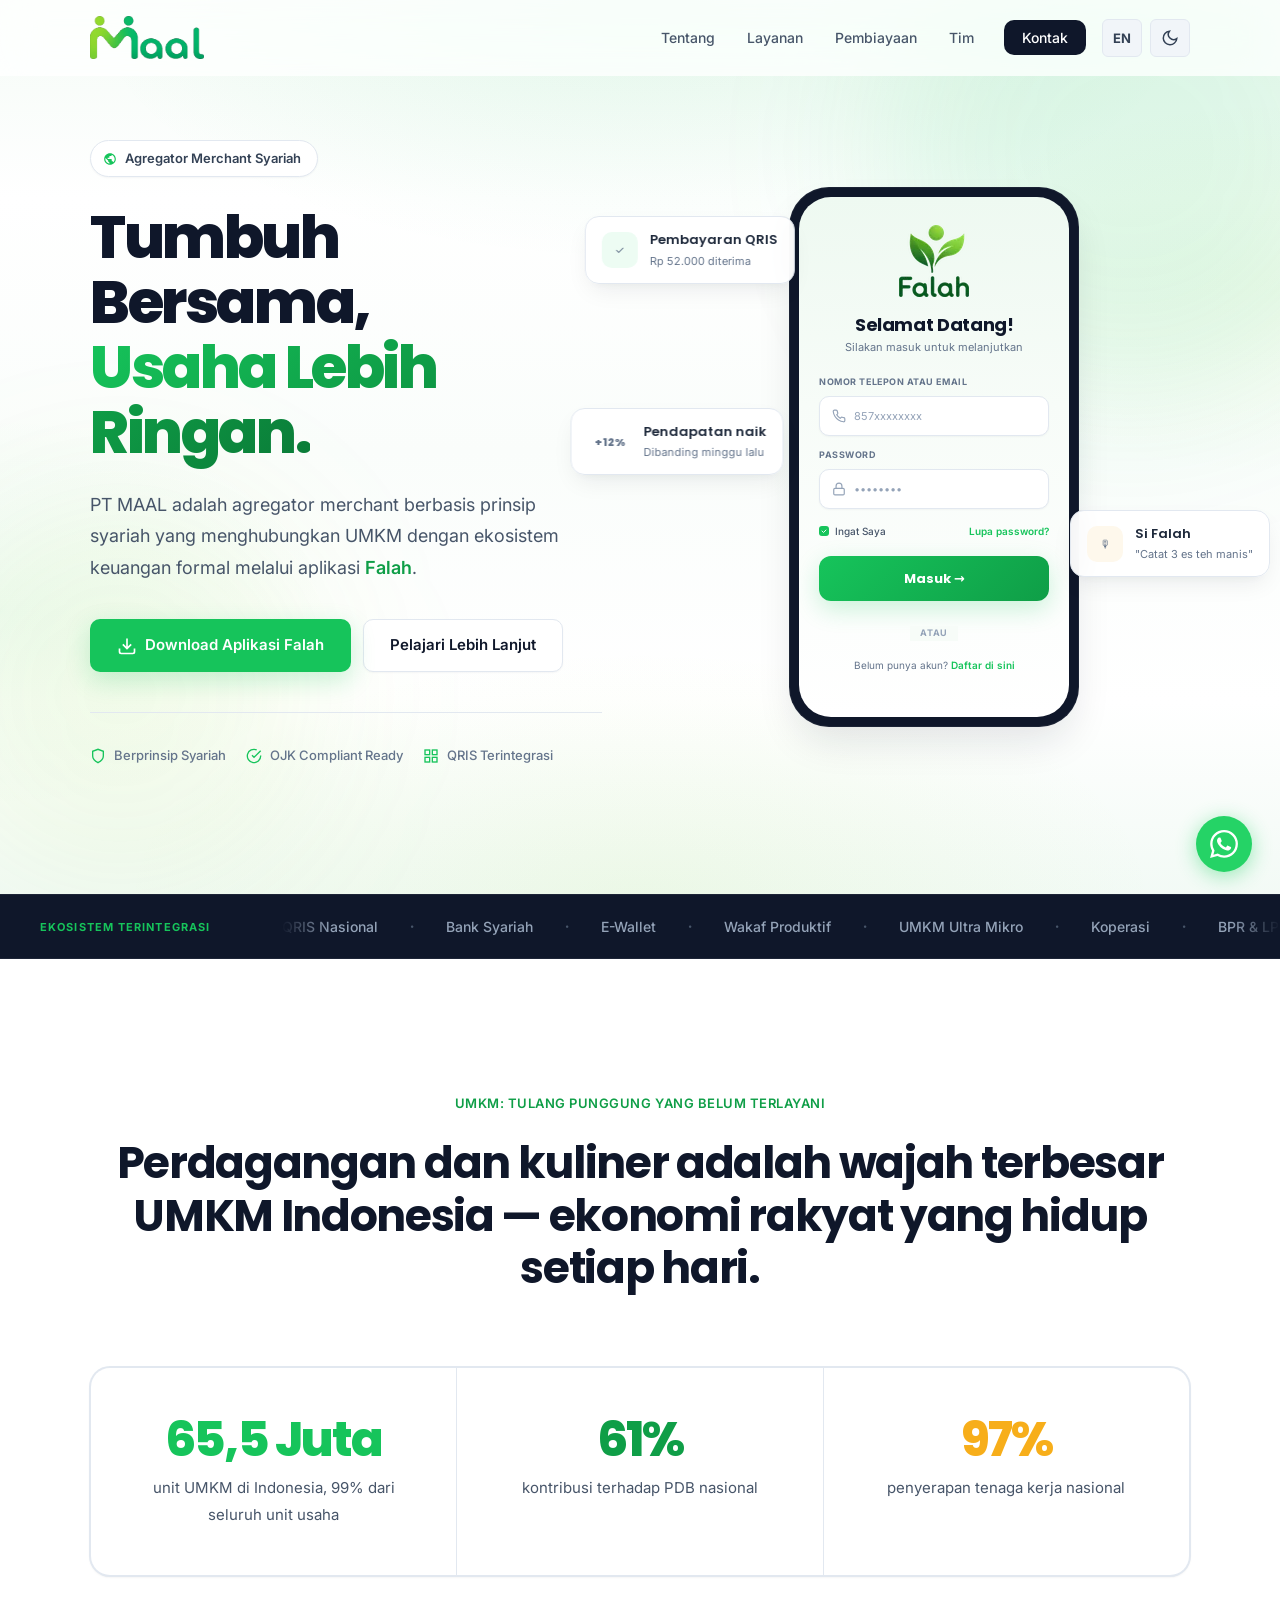
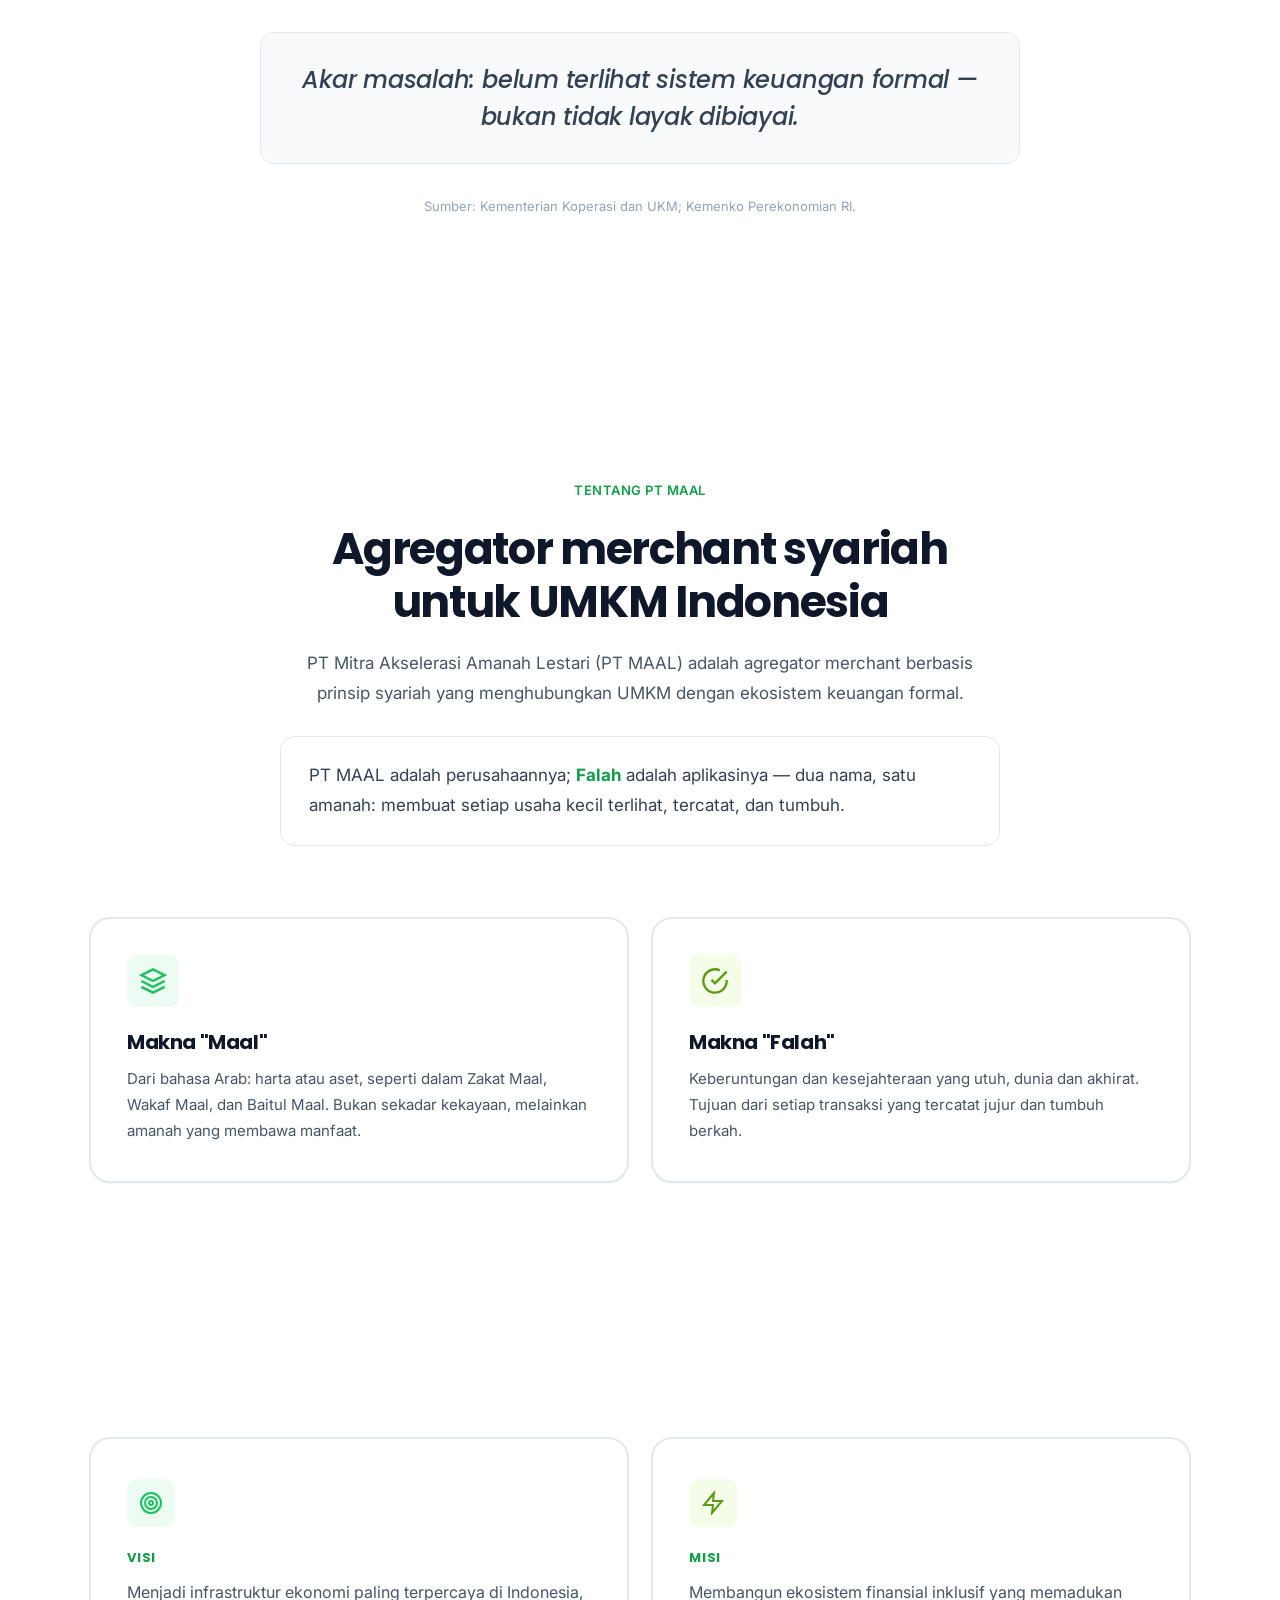
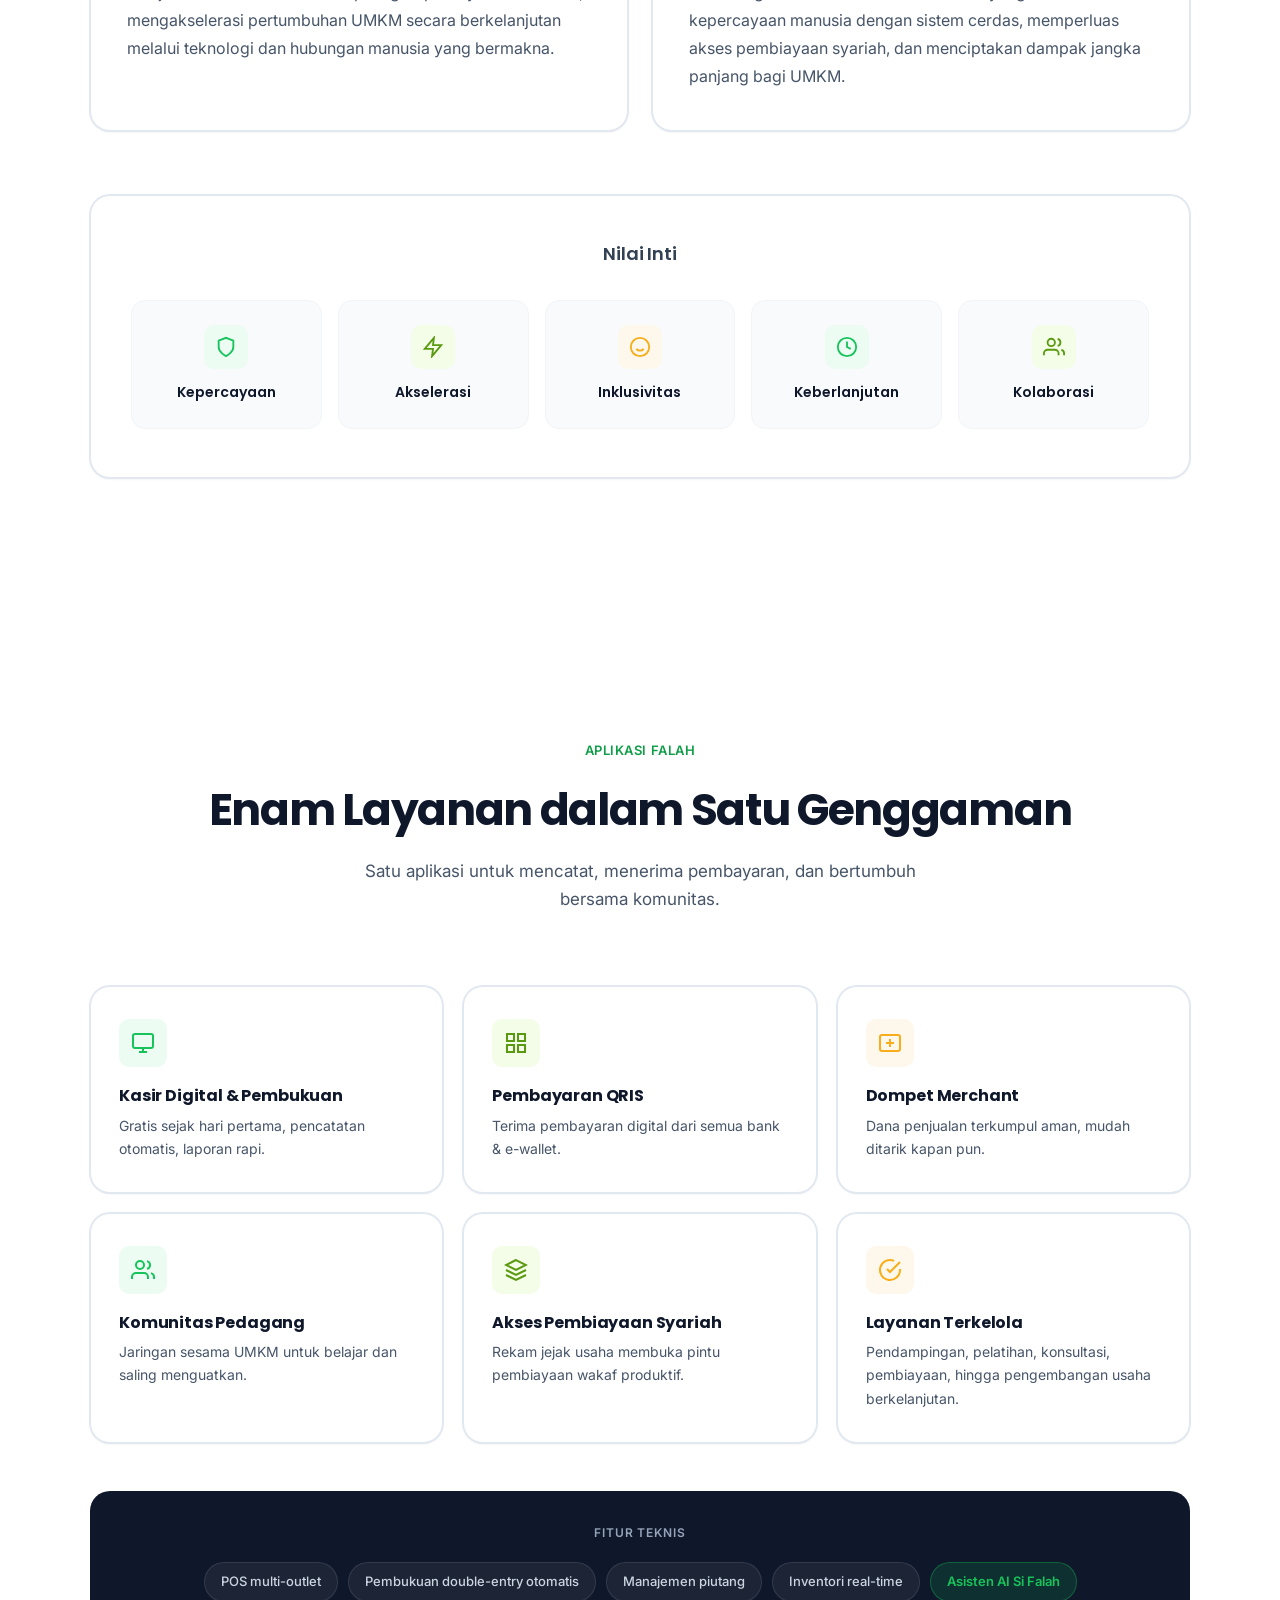
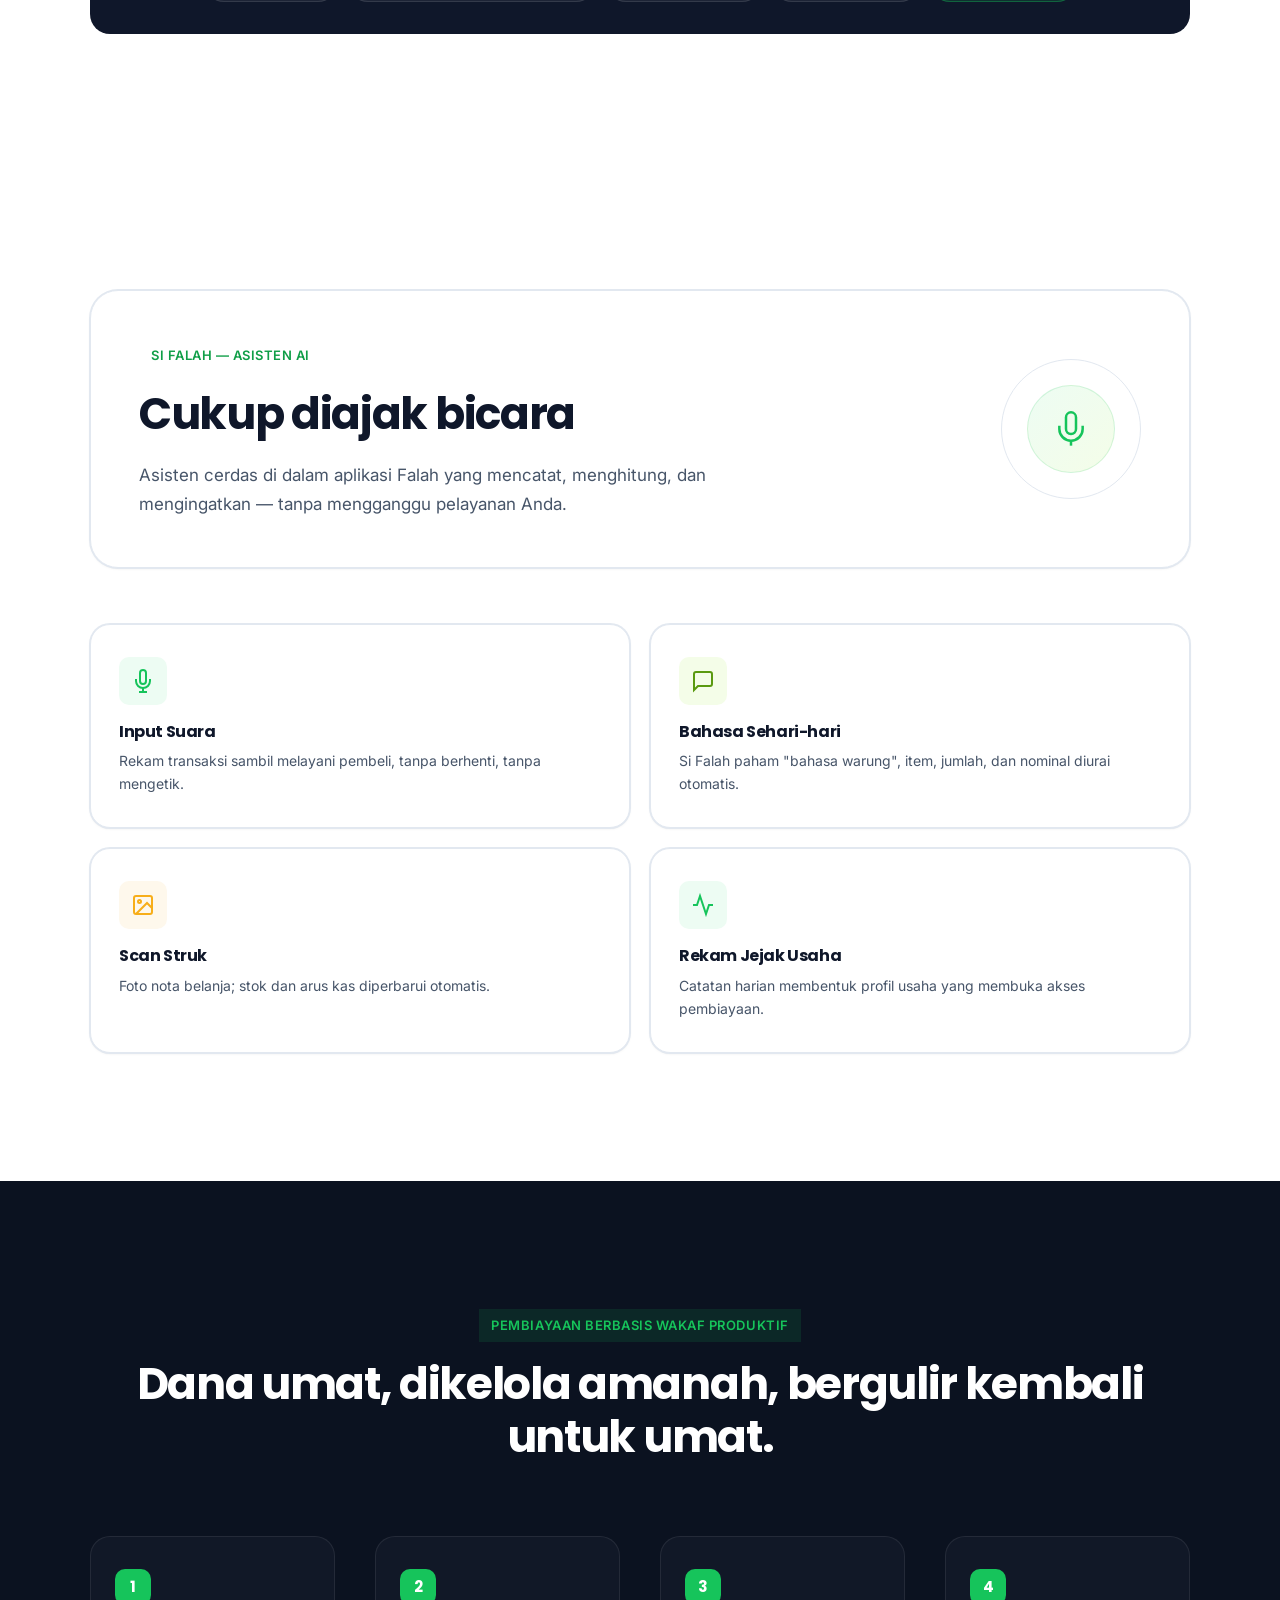
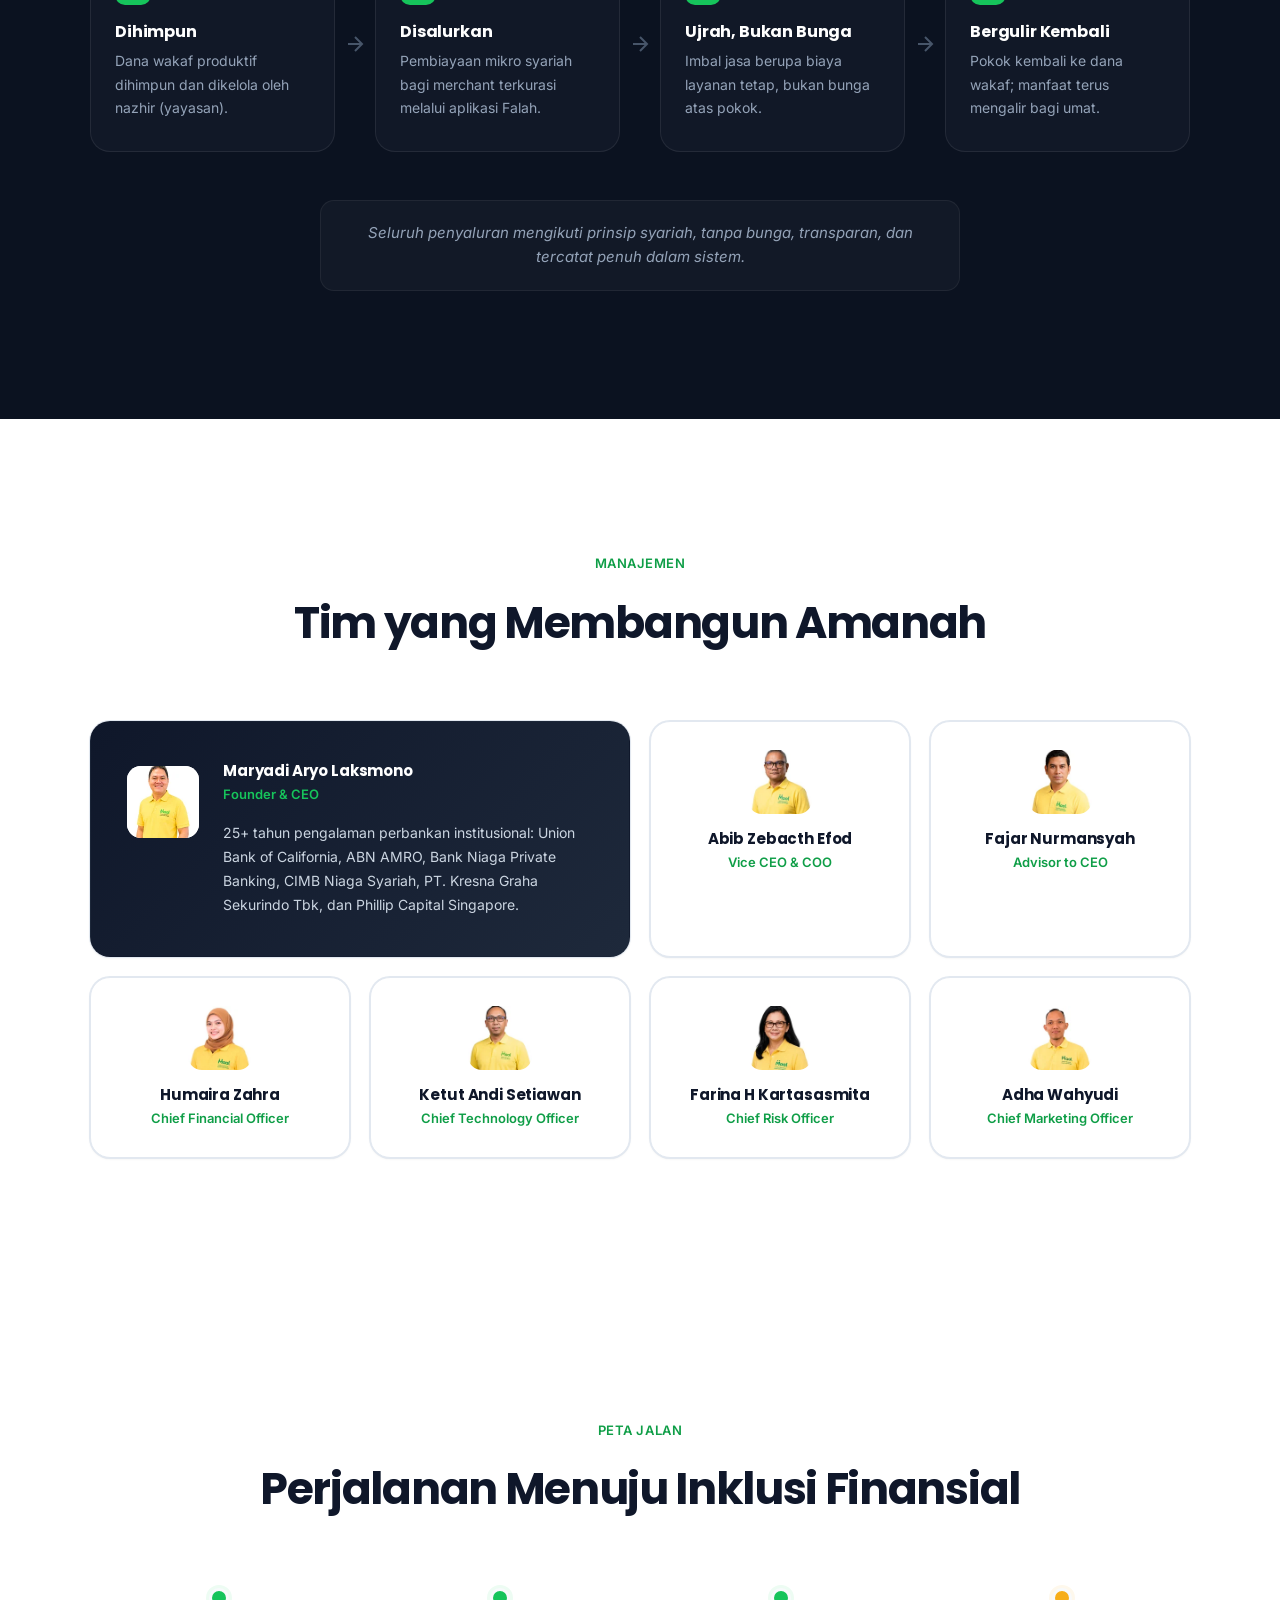
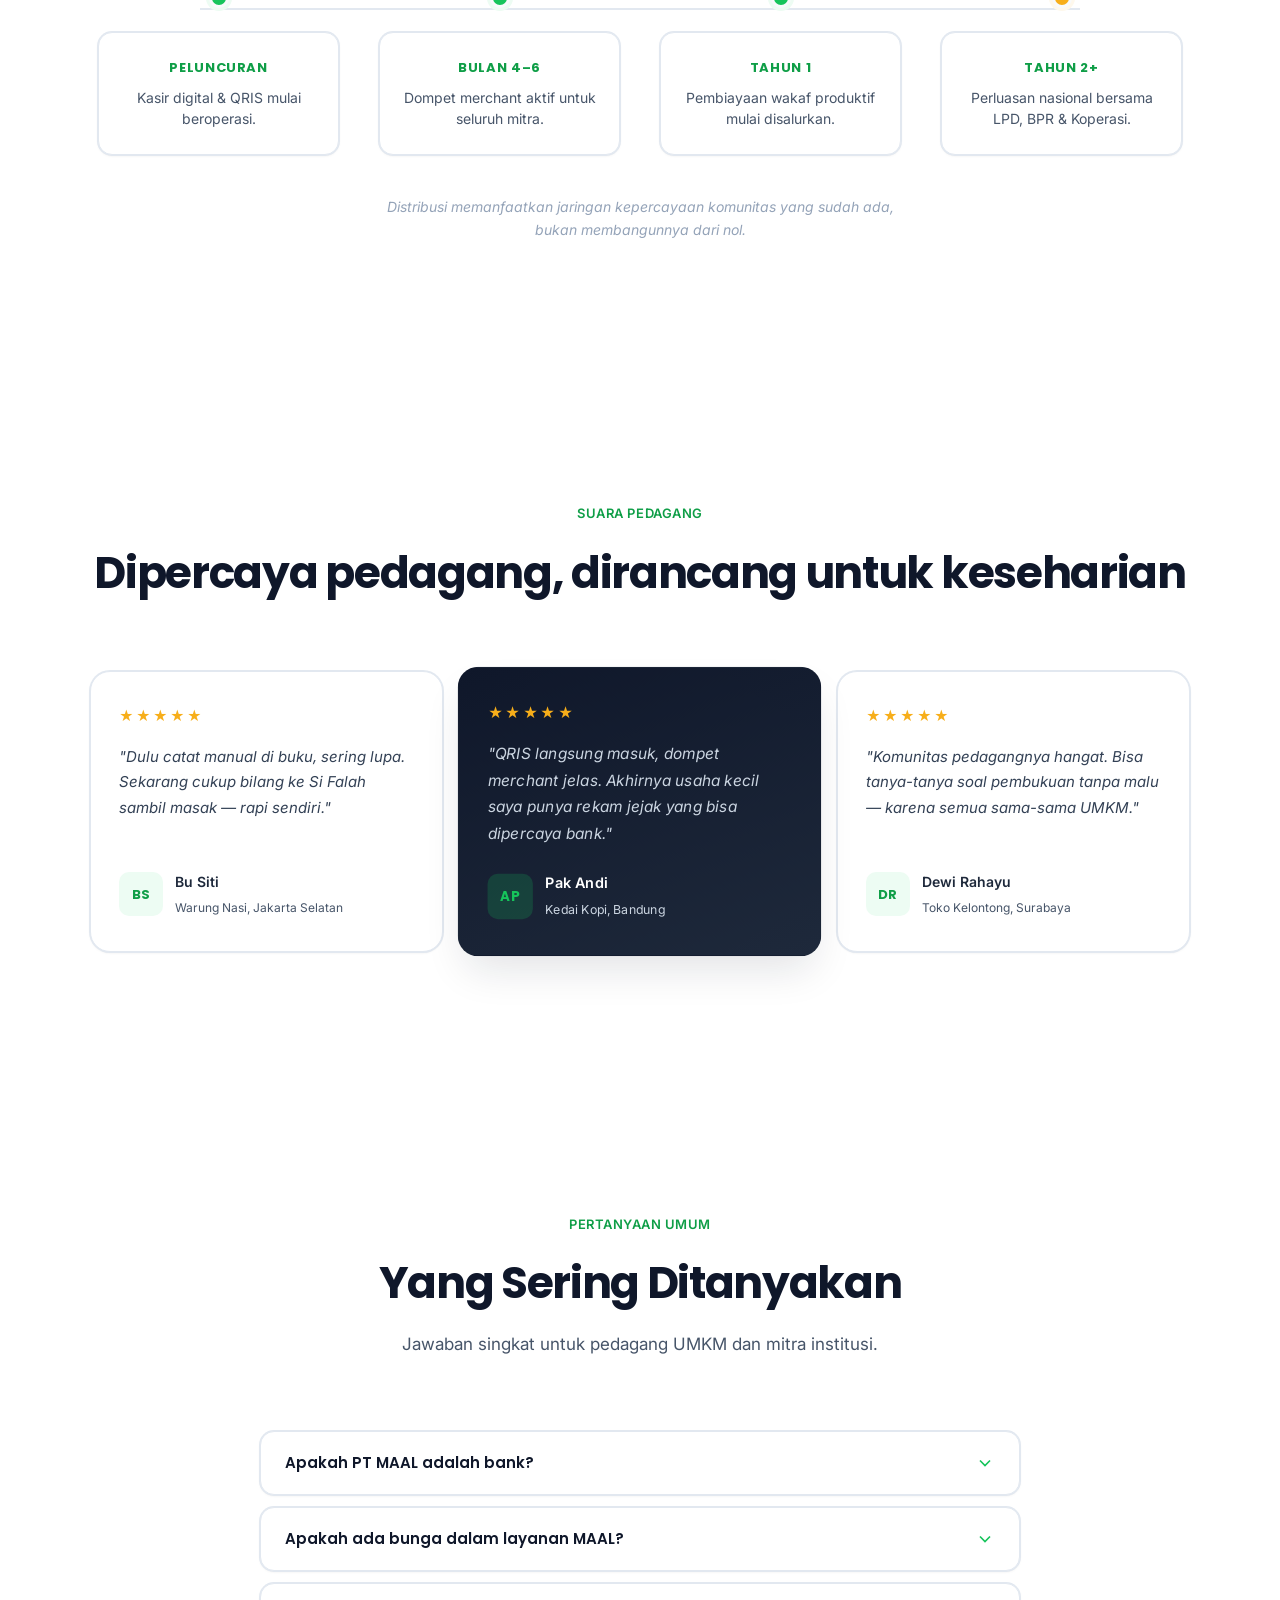
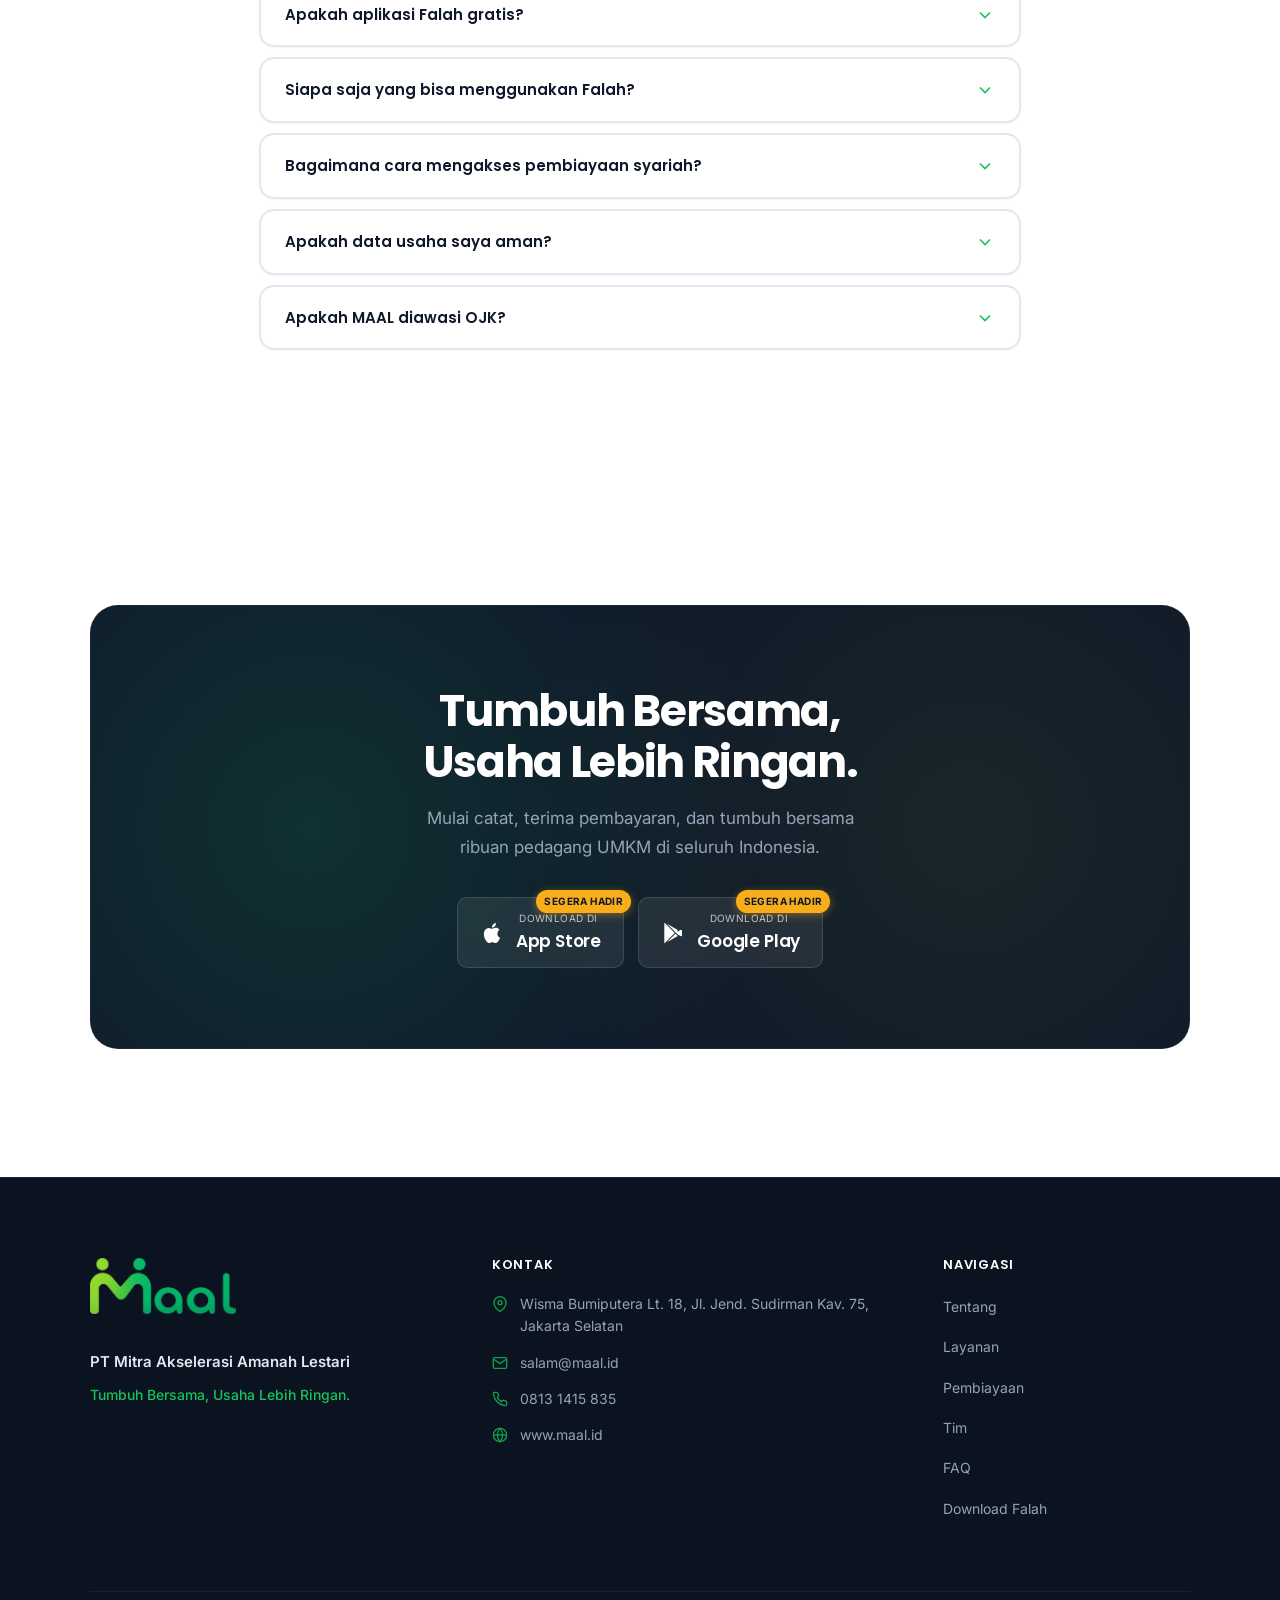
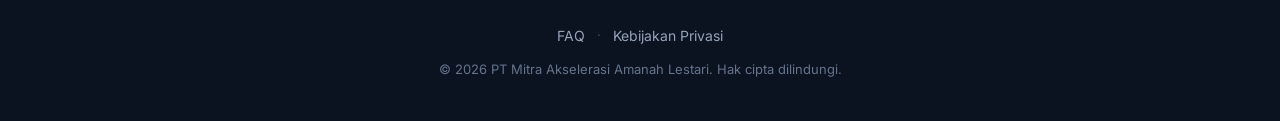
==== commit 10dbbb7a: "Enhance GEO signals: geo meta tags + LocalBusiness/contact JSON-LD" ====
--- a/index.html
+++ b/index.html
@@ -4,9 +4,16 @@
   <meta charset="UTF-8">
   <meta name="viewport" content="width=device-width, initial-scale=1.0">
   <meta name="description" content="PT Mitra Akselerasi Amanah Lestari (PT MAAL) — agregator merchant berbasis prinsip syariah yang menghubungkan UMKM dengan ekosistem keuangan formal melalui aplikasi Falah.">
+  <meta name="robots" content="index,follow,max-image-preview:large">
+  <meta name="author" content="PT Mitra Akselerasi Amanah Lestari">
+  <meta name="keywords" content="UMKM, syariah, Falah, QRIS, pembiayaan syariah, agregator merchant, kasir digital">
   <meta name="theme-color" content="#16C45B">
   <title>PT MAAL — Tumbuh Bersama, Usaha Lebih Ringan.</title>
   <link rel="canonical" href="https://www.maal.id/">
+  <link rel="alternate" href="https://www.maal.id/" hreflang="id-ID">
+  <meta name="geo.position" content="-6.223,106.812">
+  <meta name="geo.placename" content="Jakarta Selatan, DKI Jakarta">
+  <meta name="geo.region" content="ID-JK">
 
   <!-- Open Graph / Social -->
   <meta property="og:type" content="website">
@@ -15,6 +22,7 @@
   <meta property="og:title" content="PT MAAL — Tumbuh Bersama, Usaha Lebih Ringan.">
   <meta property="og:description" content="Agregator merchant syariah untuk UMKM — kasir digital, QRIS, dan pembiayaan wakaf produktif melalui aplikasi Falah.">
   <meta property="og:image" content="https://www.maal.id/assets/og-image.png">
+  <meta property="og:image:alt" content="PT MAAL — agregator merchant syariah untuk UMKM Indonesia">
   <meta property="og:image:width" content="1200">
   <meta property="og:image:height" content="630">
   <meta property="og:locale" content="id_ID">
@@ -39,22 +47,105 @@
   <script type="application/ld+json">
   {
     "@context": "https://schema.org",
-    "@type": "Organization",
-    "name": "PT Mitra Akselerasi Amanah Lestari",
-    "alternateName": ["PT MAAL", "MAAL"],
-    "url": "https://www.maal.id",
-    "logo": "https://www.maal.id/assets/maal-logo-nav.png",
-    "description": "Agregator merchant berbasis prinsip syariah yang menghubungkan UMKM dengan ekosistem keuangan formal melalui aplikasi Falah.",
-    "email": "salam@maal.id",
-    "telephone": "+62-813-1415-835",
-    "address": {
-      "@type": "PostalAddress",
-      "streetAddress": "Wisma Bumiputera Lt. 18, Jl. Jend. Sudirman Kav. 75",
-      "addressLocality": "Jakarta Selatan",
-      "addressRegion": "DKI Jakarta",
-      "addressCountry": "ID"
-    },
-    "sameAs": ["https://www.maal.id"]
+    "@graph": [
+      {
+        "@type": "Organization",
+        "@id": "https://www.maal.id/#organization",
+        "name": "PT Mitra Akselerasi Amanah Lestari",
+        "alternateName": ["PT MAAL", "MAAL"],
+        "url": "https://www.maal.id",
+        "logo": "https://www.maal.id/assets/maal-logo-nav.png",
+        "description": "Agregator merchant berbasis prinsip syariah yang menghubungkan UMKM dengan ekosistem keuangan formal melalui aplikasi Falah.",
+        "email": "salam@maal.id",
+        "telephone": "+62-813-1415-835",
+        "address": {
+          "@type": "PostalAddress",
+          "streetAddress": "Wisma Bumiputera Lt. 18, Jl. Jend. Sudirman Kav. 75",
+          "addressLocality": "Jakarta Selatan",
+          "addressRegion": "DKI Jakarta",
+          "addressCountry": "ID"
+        },
+        "sameAs": ["https://www.maal.id"]
+      },
+      {
+        "@type": "WebSite",
+        "@id": "https://www.maal.id/#website",
+        "url": "https://www.maal.id/",
+        "name": "PT MAAL",
+        "description": "Agregator merchant syariah untuk UMKM Indonesia melalui aplikasi Falah.",
+        "publisher": {
+          "@id": "https://www.maal.id/#organization"
+        },
+        "inLanguage": "id-ID"
+      },
+      {
+        "@type": "WebPage",
+        "@id": "https://www.maal.id/#webpage",
+        "url": "https://www.maal.id/",
+        "name": "PT MAAL — Tumbuh Bersama, Usaha Lebih Ringan.",
+        "isPartOf": {
+          "@id": "https://www.maal.id/#website"
+        },
+        "about": {
+          "@id": "https://www.maal.id/#organization"
+        },
+        "description": "PT MAAL adalah agregator merchant berbasis prinsip syariah yang menghubungkan UMKM dengan ekosistem keuangan formal melalui aplikasi Falah.",
+        "inLanguage": "id-ID"
+      },
+      {
+        "@type": "FAQPage",
+        "mainEntity": [
+          {
+            "@type": "Question",
+            "name": "Apakah PT MAAL adalah bank?",
+            "acceptedAnswer": {
+              "@type": "Answer",
+              "text": "Tidak. PT MAAL bukan bank maupun lembaga pembiayaan. Kami adalah agregator merchant yang menghubungkan UMKM dengan ekosistem keuangan formal melalui aplikasi Falah."
+            }
+          },
+          {
+            "@type": "Question",
+            "name": "Apakah ada bunga dalam layanan MAAL?",
+            "acceptedAnswer": {
+              "@type": "Answer",
+              "text": "Tidak ada bunga (riba). Seluruh layanan mengikuti prinsip syariah. Pembiayaan menggunakan skema ujrah, bukan bunga atas pokok."
+            }
+          },
+          {
+            "@type": "Question",
+            "name": "Apakah aplikasi Falah gratis?",
+            "acceptedAnswer": {
+              "@type": "Answer",
+              "text": "Kasir digital dan pembukuan gratis sejak hari pertama. Fitur QRIS dan layanan lanjutan tersedia sesuai paket kebutuhan usaha Anda."
+            }
+          },
+          {
+            "@type": "Question",
+            "name": "Siapa saja yang bisa menggunakan Falah?",
+            "acceptedAnswer": {
+              "@type": "Answer",
+              "text": "Pedagang UMKM ultra mikro, warung, kuliner, toko kelontong, dan usaha kecil lainnya yang ingin mencatat transaksi dan menerima QRIS."
+            }
+          },
+          {
+            "@type": "Question",
+            "name": "Bagaimana cara mengakses pembiayaan syariah?",
+            "acceptedAnswer": {
+              "@type": "Answer",
+              "text": "Gunakan Falah secara rutin untuk mencatat transaksi. Rekam jejak usaha yang terbentuk otomatis membuka akses pembiayaan wakaf produktif dan mitra keuangan syariah."
+            }
+          },
+          {
+            "@type": "Question",
+            "name": "Apakah data usaha saya aman?",
+            "acceptedAnswer": {
+              "@type": "Answer",
+              "text": "Ya. Data merchant dikelola dengan standar keamanan industri, enkripsi, dan akses terbatas. Kami tidak menjual data pedagang."
+            }
+          }
+        ]
+      }
+    ]
   }
   </script>
 </head>
--- a/css/style.css
+++ b/css/style.css
@@ -1,5 +1,5 @@
 /* ============================================
-   PT MAAL — Corporate Landing Page
+   PT MAAL —  Landing Page
    Modern fintech / enterprise design system
    ============================================ */
 
@@ -128,7 +128,6 @@
 .section__label {
   display: inline-flex;
   align-items: center;
-  gap: 8px;
   font-family: var(--font-body);
   font-size: 0.8125rem;
   font-weight: 600;
@@ -136,19 +135,10 @@
   text-transform: uppercase;
   color: var(--green-dark);
   margin-bottom: 16px;
-  padding: 6px 14px 6px 10px;
-  background: var(--green-light);
-  border: 1px solid rgba(22, 196, 91, 0.15);
-  border-radius: var(--radius-full);
-}
-
-.section__label::before {
-  content: '';
-  width: 6px;
-  height: 6px;
-  background: var(--green-primary);
-  border-radius: 50%;
-  flex-shrink: 0;
+  padding: 6px 12px;
+  background: transparent;
+  border: none;
+  border-radius: 0;
 }
 
 .section__title {
@@ -420,13 +410,11 @@
 .hero__pattern {
   position: absolute;
   inset: 0;
-  background-image:
-    linear-gradient(var(--slate-100) 1px, transparent 1px),
-    linear-gradient(90deg, var(--slate-100) 1px, transparent 1px);
-  background-size: 64px 64px;
-  mask-image: radial-gradient(ellipse 90% 100% at 50% 0%, black 18%, transparent 88%);
-  -webkit-mask-image: radial-gradient(ellipse 90% 100% at 50% 0%, black 18%, transparent 88%);
-  opacity: 0.55;
+  /* removed repeated stripe background to simplify visual */
+  background: none;
+  mask-image: none;
+  -webkit-mask-image: none;
+  opacity: 0;
 }
 
 .hero__blob {
@@ -718,14 +706,9 @@
   margin-bottom: 14px;
 }
 
+/* remove thin divider line that created long visible strip */
 .falah-login__divider::before {
-  content: '';
-  position: absolute;
-  top: 50%;
-  left: 0;
-  right: 0;
-  height: 1px;
-  background: var(--slate-200);
+  display: none;
 }
 
 .falah-login__divider span {
@@ -950,22 +933,11 @@
   position: relative;
   max-width: 760px;
   margin: 0 auto;
-  padding: 40px 48px;
-  background: var(--bg-white);
-  border-radius: var(--radius-lg);
+  padding: 28px 32px;
+  background: var(--bg-subtle);
+  border-radius: var(--radius-md);
   border: 1px solid var(--slate-200);
-  box-shadow: var(--shadow-card);
-}
-
-.insight-quote::before {
-  content: '';
-  position: absolute;
-  top: 0;
-  left: 48px;
-  right: 48px;
-  height: 3px;
-  background: linear-gradient(90deg, var(--green-primary), var(--lime-accent));
-  border-radius: 0 0 4px 4px;
+  box-shadow: none;
 }
 
 .insight-quote__icon { display: none; }
@@ -1001,24 +973,13 @@
 .about-intro__highlight {
   font-size: 1.0625rem;
   color: var(--slate-700);
-  padding: 28px 36px;
-  background: var(--bg-subtle);
+  padding: 24px 28px;
+  background: var(--bg-white);
   border-radius: var(--radius-md);
   border: 1px solid var(--slate-200);
   line-height: 1.75;
   text-align: left;
-  position: relative;
-}
-
-.about-intro__highlight::before {
-  content: '';
-  position: absolute;
-  left: 0;
-  top: 20px;
-  bottom: 20px;
-  width: 3px;
-  background: var(--green-primary);
-  border-radius: 0 4px 4px 0;
+  box-shadow: none;
 }
 
 .about-intro__highlight strong { color: var(--green-dark); font-weight: 700; }
@@ -1206,16 +1167,8 @@
 }
 
 .service-card::after {
-  content: '';
-  position: absolute;
-  top: 0;
-  left: 0;
-  right: 0;
-  height: 2px;
-  background: var(--green-primary);
-  transform: scaleX(0);
-  transform-origin: left;
-  transition: transform var(--transition);
+  /* subtle accent removed to avoid long horizontal strip */
+  display: none;
 }
 
 .service-card:hover {
